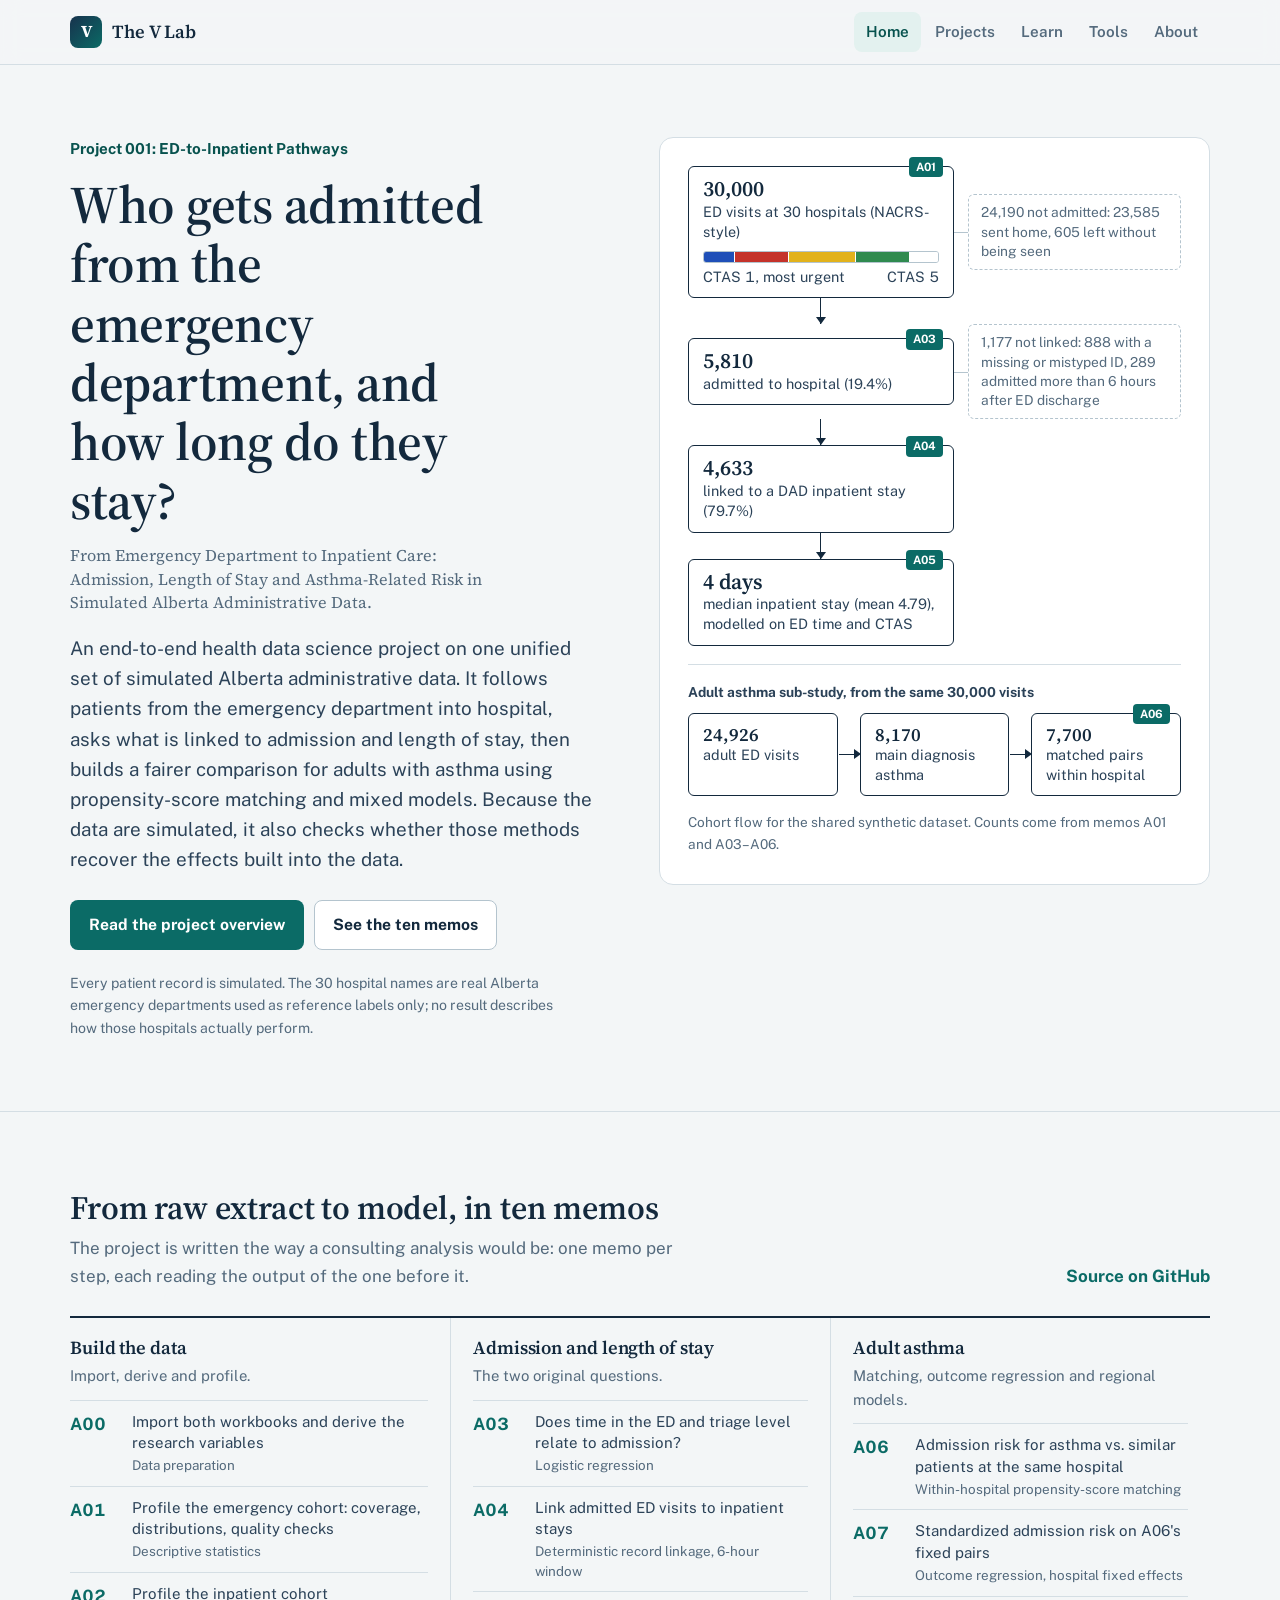
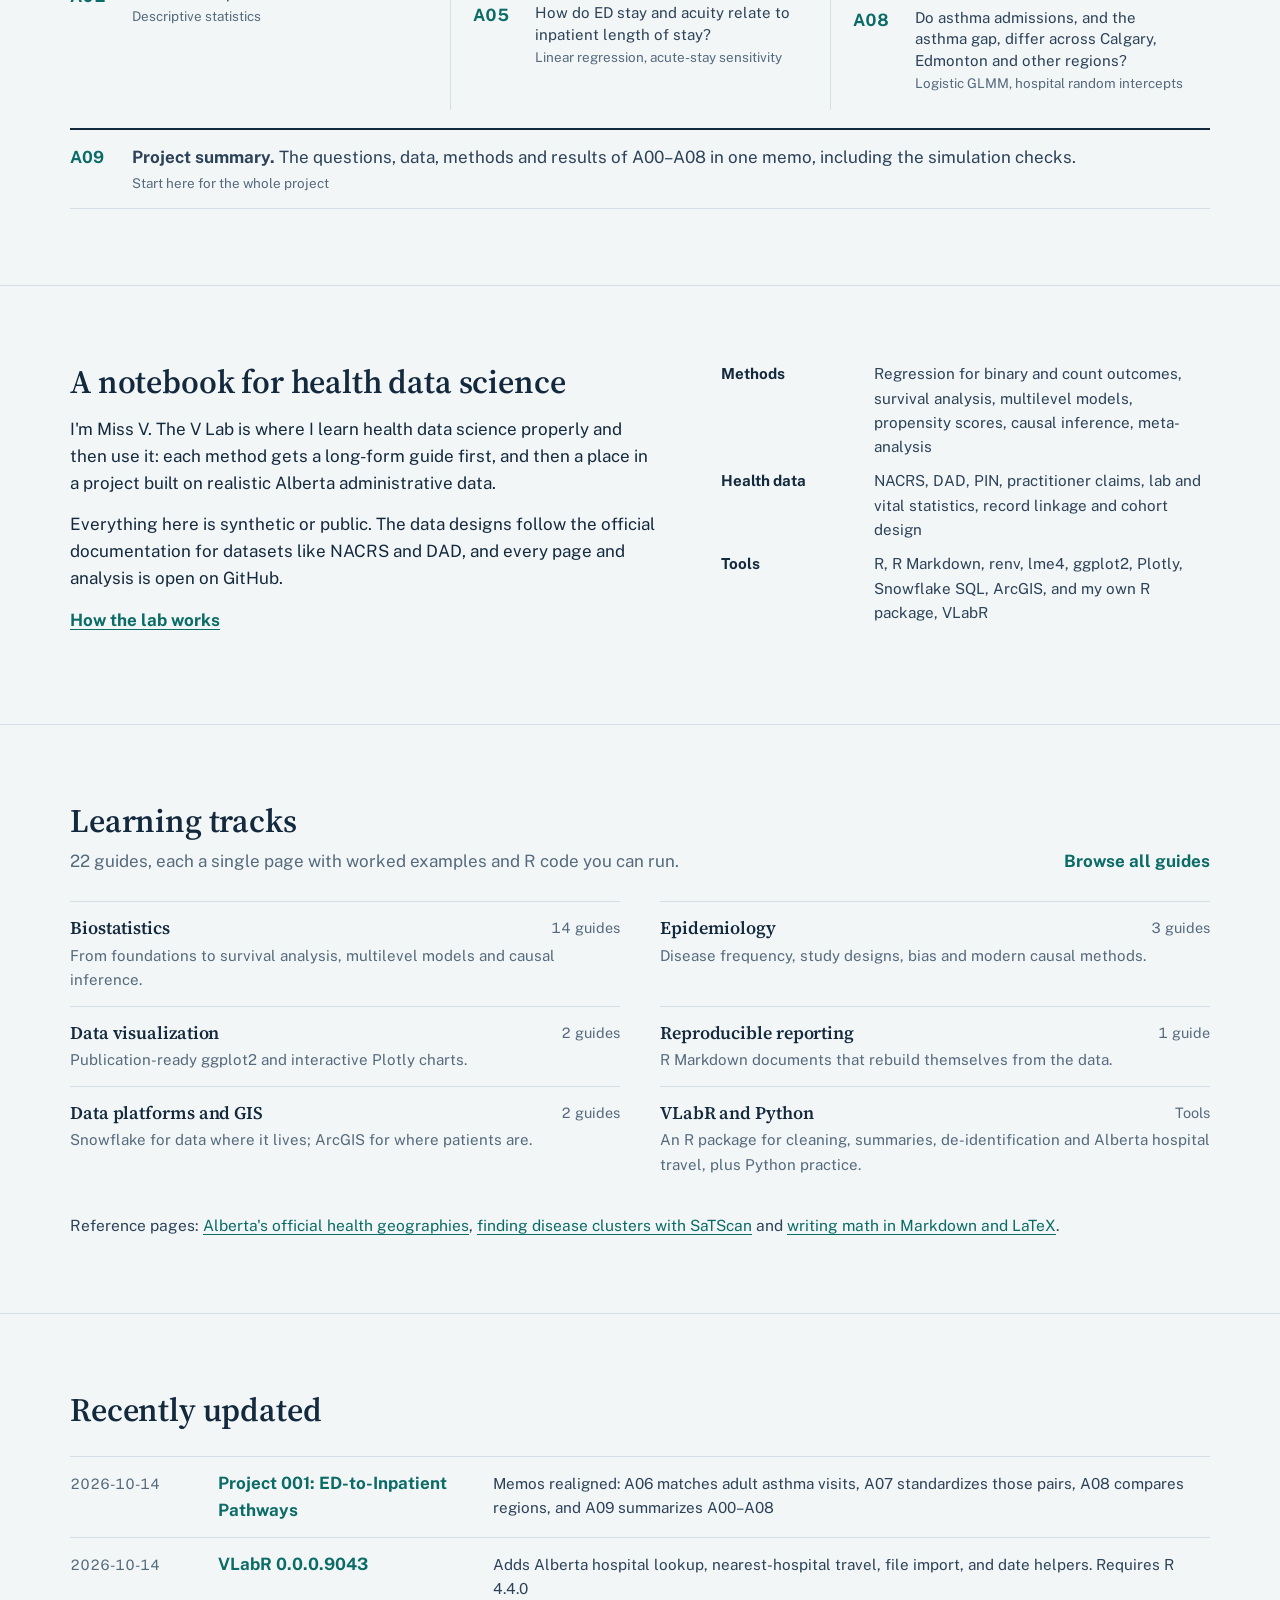
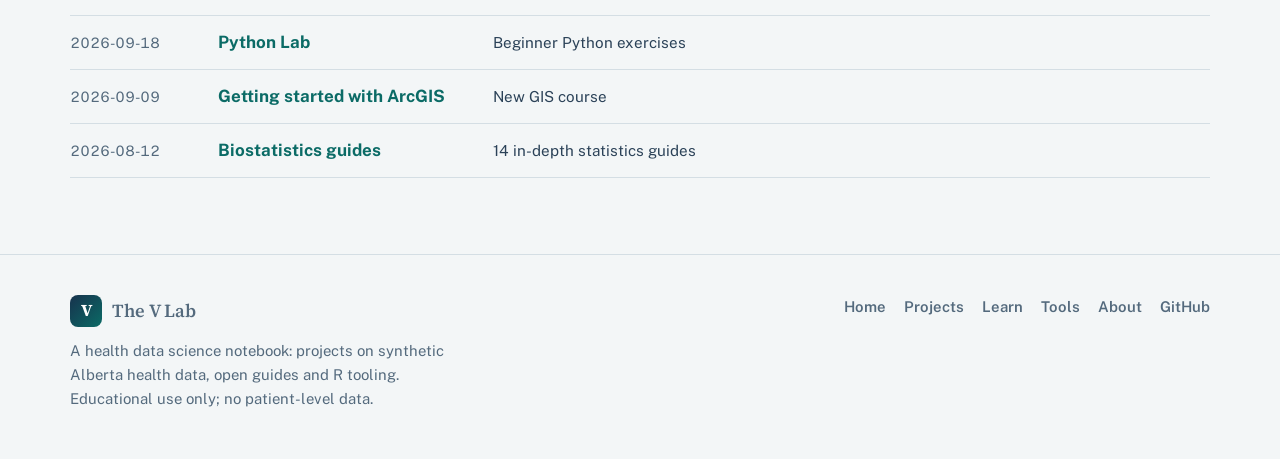
==== index.html @ 7ca2dcc4 "Bring Project 001 findings on the site in line with the A09 summary - Home: A09 gets its own row as " ====
<!doctype html>
<html lang="en">
<head>
<meta charset="utf-8">
<meta name="viewport" content="width=device-width, initial-scale=1">
<title>The V Lab</title>
<meta name="description" content="The V Lab: a health data science notebook. Featured: Project 001, ED-to-Inpatient Pathways, a study of admission, length of stay and asthma-related risk in simulated Alberta administrative data, plus open guides to biostatistics, epidemiology and R.">
<link rel="canonical" href="https://vthelab.com/">
<meta property="og:type" content="website">
<meta property="og:title" content="The V Lab">
<meta property="og:description" content="The V Lab: a health data science notebook. Featured: Project 001, ED-to-Inpatient Pathways, a study of admission, length of stay and asthma-related risk in simulated Alberta administrative data, plus open guides to biostatistics, epidemiology and R.">
<meta property="og:url" content="https://vthelab.com/">
<meta property="og:image" content="https://vthelab.com/assets/og.png">
<meta property="og:site_name" content="The V Lab">
<meta property="og:image:width" content="1200">
<meta property="og:image:height" content="630">
<meta property="og:image:alt" content="The V Lab">
<meta name="twitter:card" content="summary_large_image">
<meta name="twitter:title" content="The V Lab">
<meta name="twitter:description" content="The V Lab: a health data science notebook. Featured: Project 001, ED-to-Inpatient Pathways, a study of admission, length of stay and asthma-related risk in simulated Alberta administrative data, plus open guides to biostatistics, epidemiology and R.">
<meta name="twitter:image" content="https://vthelab.com/assets/og.png">
<meta name="theme-color" content="#13293d">
<link rel="icon" href="assets/favicon.svg" type="image/svg+xml">
<link rel="preconnect" href="https://fonts.googleapis.com">
<link rel="preconnect" href="https://fonts.gstatic.com" crossorigin>
<link rel="stylesheet" href="https://fonts.googleapis.com/css2?family=Public+Sans:wght@400;600;700&family=Source+Serif+4:opsz,wght@8..60,600;8..60,700&display=swap">
<link rel="stylesheet" href="assets/styles.css">
</head>
<body>
<a class="skip" href="#main">Skip to content</a>
<header class="site-header">
  <div class="wrap">
    <a class="vlab-brand" href="index.html" aria-label="The V Lab home">
      <span class="vlab-mark" aria-hidden="true">V</span>
      <span class="vlab-name">The V Lab</span>
    </a>
    <nav class="nav" aria-label="Main"><a href="index.html" aria-current="page">Home</a><a href="projects.html">Projects</a><a href="learn.html">Learn</a><a href="tools.html">Tools</a><a href="about.html">About</a></nav>
  </div>
</header>
<main id="main">

<div class="lead">
  <div class="wrap">
    <div>
      <p class="lead-kicker"><a href="projects.html#project-001">Project 001: ED-to-Inpatient Pathways</a></p>
      <h1>Who gets admitted from the emergency department, and how long do they stay?</h1>
      <p class="lead-title">From Emergency Department to Inpatient Care: Admission, Length of Stay and Asthma-Related Risk in Simulated Alberta Administrative Data.</p>
      <p class="lede">An end-to-end health data science project on one unified set of simulated Alberta administrative data. It follows patients from the emergency department into hospital, asks what is linked to admission and length of stay, then builds a fairer comparison for adults with asthma using propensity-score matching and mixed models. Because the data are simulated, it also checks whether those methods recover the effects built into the data.</p>
      <div class="actions">
        <a class="btn btn-primary" href="projects.html#project-001">Read the project overview</a>
        <a class="btn btn-outline" href="#memos">See the ten memos</a>
      </div>
      <p class="fine">Every patient record is simulated. The 30 hospital names are real Alberta emergency departments used as reference labels only; no result describes how those hospitals actually perform.</p>
    </div>

    <figure class="flow" aria-labelledby="flow-cap">
      <div class="flow-row">
        <div class="step">
          <a class="memo" href="https://laboratoirev.github.io/Project001_HealthData/Project_001_Memo_A01.html">A01</a>
          <b>30,000</b>
          <span>ED visits at 30 hospitals (NACRS-style)</span>
          <div class="ctas" role="img" aria-label="Triage level: CTAS 1, 12.9%; CTAS 2, 23.0%; CTAS 3, 28.7%; CTAS 4, 22.9%; CTAS 5, 12.4%">
            <div class="ctas-bar"><i class="c1" style="width:12.9%"></i><i class="c2" style="width:23.0%"></i><i class="c3" style="width:28.7%"></i><i class="c4" style="width:22.9%"></i><i class="c5" style="width:12.4%"></i></div>
            <div class="ctas-key"><span>CTAS 1, most urgent</span><span>CTAS 5</span></div>
          </div>
        </div>
        <div class="excl">24,190 not admitted: 23,585 sent home, 605 left without being seen</div>
      </div>
      <div class="down arrow"></div>
      <div class="flow-row">
        <div class="step">
          <a class="memo" href="https://laboratoirev.github.io/Project001_HealthData/Project_001_Memo_A03.html">A03</a>
          <b>5,810</b>
          <span>admitted to hospital (19.4%)</span>
        </div>
        <div class="excl">1,177 not linked: 888 with a missing or mistyped ID, 289 admitted more than 6 hours after ED discharge</div>
      </div>
      <div class="down arrow"></div>
      <div class="flow-row">
        <div class="step">
          <a class="memo" href="https://laboratoirev.github.io/Project001_HealthData/Project_001_Memo_A04.html">A04</a>
          <b>4,633</b>
          <span>linked to a DAD inpatient stay (79.7%)</span>
        </div>
      </div>
      <div class="down arrow"></div>
      <div class="flow-row">
        <div class="step">
          <a class="memo" href="https://laboratoirev.github.io/Project001_HealthData/Project_001_Memo_A05.html">A05</a>
          <b>4 days</b>
          <span>median inpatient stay (mean 4.79), modelled on ED time and CTAS</span>
        </div>
      </div>

      <div class="branch">
        <p class="branch-title">Adult asthma sub-study, from the same 30,000 visits</p>
        <div class="chain">
          <div class="step"><b>24,926</b><span>adult ED visits</span></div>
          <div class="step"><b>8,170</b><span>main diagnosis asthma</span></div>
          <div class="step"><a class="memo" href="https://laboratoirev.github.io/Project001_HealthData/Project_001_Memo_A06.html">A06</a><b>7,700</b><span>matched pairs within hospital</span></div>
        </div>
      </div>
      <figcaption id="flow-cap">Cohort flow for the shared synthetic dataset. Counts come from memos A01 and A03–A06.</figcaption>
    </figure>
  </div>
</div>

<section id="memos">
  <div class="wrap">
    <div class="section-head">
      <div>
        <h2>From raw extract to model, in ten memos</h2>
        <p>The project is written the way a consulting analysis would be: one memo per step, each reading the output of the one before it.</p>
      </div>
      <a class="more" href="https://github.com/LaboratoireV/Project001_HealthData">Source on GitHub</a>
    </div>
    <div class="phases">
      <div class="phase">
        <h3>Build the data</h3>
        <p>Import, derive and profile.</p>
        <ol class="memos">
          <li><a class="id" href="https://laboratoirev.github.io/Project001_HealthData/Project_001_Memo_A00.html">A00</a><span>Import both workbooks and derive the research variables<em>Data preparation</em></span></li>
          <li><a class="id" href="https://laboratoirev.github.io/Project001_HealthData/Project_001_Memo_A01.html">A01</a><span>Profile the emergency cohort: coverage, distributions, quality checks<em>Descriptive statistics</em></span></li>
          <li><a class="id" href="https://laboratoirev.github.io/Project001_HealthData/Project_001_Memo_A02.html">A02</a><span>Profile the inpatient cohort<em>Descriptive statistics</em></span></li>
        </ol>
      </div>
      <div class="phase">
        <h3>Admission and length of stay</h3>
        <p>The two original questions.</p>
        <ol class="memos">
          <li><a class="id" href="https://laboratoirev.github.io/Project001_HealthData/Project_001_Memo_A03.html">A03</a><span>Does time in the ED and triage level relate to admission?<em>Logistic regression</em></span></li>
          <li><a class="id" href="https://laboratoirev.github.io/Project001_HealthData/Project_001_Memo_A04.html">A04</a><span>Link admitted ED visits to inpatient stays<em>Deterministic record linkage, 6-hour window</em></span></li>
          <li><a class="id" href="https://laboratoirev.github.io/Project001_HealthData/Project_001_Memo_A05.html">A05</a><span>How do ED stay and acuity relate to inpatient length of stay?<em>Linear regression, acute-stay sensitivity</em></span></li>
        </ol>
      </div>
      <div class="phase">
        <h3>Adult asthma</h3>
        <p>Matching, outcome regression and regional models.</p>
        <ol class="memos">
          <li><a class="id" href="https://laboratoirev.github.io/Project001_HealthData/Project_001_Memo_A06.html">A06</a><span>Admission risk for asthma vs. similar patients at the same hospital<em>Within-hospital propensity-score matching</em></span></li>
          <li><a class="id" href="https://laboratoirev.github.io/Project001_HealthData/Project_001_Memo_A07.html">A07</a><span>Standardized admission risk on A06's fixed pairs<em>Outcome regression, hospital fixed effects</em></span></li>
          <li><a class="id" href="https://laboratoirev.github.io/Project001_HealthData/Project_001_Memo_A08.html">A08</a><span>Do asthma admissions, and the asthma gap, differ across Calgary, Edmonton and other regions?<em>Logistic GLMM, hospital random intercepts</em></span></li>
        </ol>
      </div>
    </div>
    <div class="memo-summary"><a class="id" href="https://laboratoirev.github.io/Project001_HealthData/Project_001_Memo_A09.html">A09</a><span><b>Project summary.</b> The questions, data, methods and results of A00–A08 in one memo, including the simulation checks.<em>Start here for the whole project</em></span></div>
  </div>
</section>

<section>
  <div class="wrap me">
    <div>
      <h2>A notebook for health data science</h2>
      <p>I'm Miss V. The V Lab is where I learn health data science properly and then use it: each method gets a long-form guide first, and then a place in a project built on realistic Alberta administrative data.</p>
      <p>Everything here is synthetic or public. The data designs follow the official documentation for datasets like NACRS and DAD, and every page and analysis is open on GitHub.</p>
      <p><a href="about.html"><b>How the lab works</b></a></p>
    </div>
    <dl class="kit">
      <dt>Methods</dt><dd>Regression for binary and count outcomes, survival analysis, multilevel models, propensity scores, causal inference, meta-analysis</dd>
      <dt>Health data</dt><dd>NACRS, DAD, PIN, practitioner claims, lab and vital statistics, record linkage and cohort design</dd>
      <dt>Tools</dt><dd>R, R Markdown, renv, lme4, ggplot2, Plotly, Snowflake SQL, ArcGIS, and my own R package, VLabR</dd>
    </dl>
  </div>
</section>

<section>
  <div class="wrap">
    <div class="section-head">
      <div>
        <h2>Learning tracks</h2>
        <p>22 guides, each a single page with worked examples and R code you can run.</p>
      </div>
      <a class="more" href="learn.html">Browse all guides</a>
    </div>
    <ul class="tracks">
      <li><a href="learn.html#biostatistics"><h3>Biostatistics</h3><span class="n">14 guides</span><p>From foundations to survival analysis, multilevel models and causal inference.</p></a></li>
      <li><a href="learn.html#epidemiology"><h3>Epidemiology</h3><span class="n">3 guides</span><p>Disease frequency, study designs, bias and modern causal methods.</p></a></li>
      <li><a href="learn.html#visualization"><h3>Data visualization</h3><span class="n">2 guides</span><p>Publication-ready ggplot2 and interactive Plotly charts.</p></a></li>
      <li><a href="learn.html#reporting"><h3>Reproducible reporting</h3><span class="n">1 guide</span><p>R Markdown documents that rebuild themselves from the data.</p></a></li>
      <li><a href="learn.html#platforms"><h3>Data platforms and GIS</h3><span class="n">2 guides</span><p>Snowflake for data where it lives; ArcGIS for where patients are.</p></a></li>
      <li><a href="tools.html"><h3>VLabR and Python</h3><span class="n">Tools</span><p>An R package for cleaning, summaries, de-identification and Alberta hospital travel, plus Python practice.</p></a></li>
    </ul>
    <p class="refs-line">Reference pages: <a href="geography.html">Alberta's official health geographies</a>, <a href="satscan.html">finding disease clusters with SaTScan</a> and <a href="math.html">writing math in Markdown and LaTeX</a>.</p>
  </div>
</section>

<section>
  <div class="wrap">
    <div class="section-head"><div><h2>Recently updated</h2></div></div>
    <ul class="activity"><li><a href="https://laboratoirev.github.io/Project001_HealthData/">Project 001: ED-to-Inpatient Pathways</a><span class="what">Memos realigned: A06 matches adult asthma visits, A07 standardizes those pairs, A08 compares regions, and A09 summarizes A00–A08</span><time datetime="2026-10-14">2026-10-14</time></li><li><a href="https://github.com/LaboratoireV/VLabR">VLabR 0.0.0.9043</a><span class="what">Adds Alberta hospital lookup, nearest-hospital travel, file import, and date helpers. Requires R 4.4.0</span><time datetime="2026-10-14">2026-10-14</time></li><li><a href="https://github.com/LaboratoireV/Python_Lab">Python Lab</a><span class="what">Beginner Python exercises</span><time datetime="2026-09-18">2026-09-18</time></li><li><a href="https://github.com/LaboratoireV/ArcGIS_Study">Getting started with ArcGIS</a><span class="what">New GIS course</span><time datetime="2026-09-09">2026-09-09</time></li><li><a href="https://laboratoirev.github.io/Statistics_Study/">Biostatistics guides</a><span class="what">14 in-depth statistics guides</span><time datetime="2026-08-12">2026-08-12</time></li></ul>
  </div>
</section>

</main>
<footer class="site-footer">
  <div class="wrap">
    <div>
      <a class="vlab-brand" href="index.html" aria-label="The V Lab home"><span class="vlab-mark" aria-hidden="true">V</span><span class="vlab-name">The V Lab</span></a>
      <p style="margin:12px 0 0;max-width:46ch">A health data science notebook: projects on synthetic Alberta health data, open guides and R tooling. Educational use only; no patient-level data.</p>
    </div>
    <nav aria-label="Footer"><a href="index.html" aria-current="page">Home</a><a href="projects.html">Projects</a><a href="learn.html">Learn</a><a href="tools.html">Tools</a><a href="about.html">About</a><a href="https://github.com/LaboratoireV">GitHub</a></nav>
  </div>
</footer>
</body>
</html>
---- assets/styles.css ----
/* The V Lab — site styles.
   A health data science notebook: journal-style serif headings, civic sans body,
   navy + teal identity shared with the course pages. CTAS triage colours appear
   only inside data graphics. */

:root {
  --ink: #13293d;
  --ink-soft: #2b4258;
  --muted: #546a7d;
  --teal: #0b6b66;
  --teal-dark: #07524e;
  --teal-pale: #e3f1ef;
  --paper: #f3f6f7;
  --surface: #ffffff;
  --line: #d4dee4;
  --line-strong: #b4c4ce;
  --amber-pale: #fbf1dc;
  --focus: #c2410c;

  /* Canadian Triage and Acuity Scale colours (CTAS 1–5) */
  --ctas-1: #1f4fb8;
  --ctas-2: #c4322a;
  --ctas-3: #e2b21c;
  --ctas-4: #2f8a4f;
  --ctas-5: #ffffff;

  --serif: "Source Serif 4", "Source Serif Pro", Georgia, "Times New Roman", serif;
  --sans: "Public Sans", system-ui, -apple-system, "Segoe UI", Roboto, Arial, sans-serif;
  --mono: ui-monospace, "SF Mono", Menlo, Consolas, monospace;
  --radius: 10px;
  color-scheme: light;
}

@media (prefers-color-scheme: dark) {
  :root {
    --ink: #e4edf3;
    --ink-soft: #c3d3de;
    --muted: #9db1c0;
    --teal: #5cc4ba;
    --teal-dark: #8ad9d0;
    --teal-pale: #123533;
    --paper: #0e1922;
    --surface: #15232e;
    --line: #283a48;
    --line-strong: #3a5163;
    --amber-pale: #30270f;
    --ctas-5: #e9eef2;
    color-scheme: dark;
  }
}

* { box-sizing: border-box; }
html { scroll-behavior: smooth; }
body {
  margin: 0;
  font-family: var(--sans);
  font-size: 17px;
  line-height: 1.6;
  color: var(--ink);
  background: var(--paper);
  -webkit-font-smoothing: antialiased;
  font-variant-numeric: lining-nums;
}

h1, h2, h3 { font-family: var(--serif); font-weight: 600; color: var(--ink); letter-spacing: -0.005em; }
h1 { line-height: 1.12; }
h2 { line-height: 1.2; }
h3 { line-height: 1.3; }

a { color: var(--teal); text-underline-offset: 3px; text-decoration-thickness: 1px; }
a:hover { color: var(--teal-dark); }
:focus-visible { outline: 3px solid var(--focus); outline-offset: 3px; border-radius: 4px; }

.wrap { width: min(1140px, 100% - 32px); margin-inline: auto; }

.skip { position: absolute; left: -999px; top: 8px; background: var(--surface); padding: 8px 14px; border-radius: 8px; z-index: 10; }
.skip:focus { left: 16px; }

/* ---------- Header ---------- */
.site-header {
  position: sticky; top: 0; z-index: 5;
  background: color-mix(in srgb, var(--paper) 90%, transparent);
  backdrop-filter: saturate(140%) blur(10px);
  border-bottom: 1px solid var(--line);
}
.site-header .wrap { display: flex; align-items: center; justify-content: space-between; gap: 16px; min-height: 64px; flex-wrap: wrap; }

.vlab-brand { display: inline-flex; align-items: center; gap: 0.6rem; color: var(--ink); text-decoration: none; line-height: 1; }
.vlab-brand:hover { color: var(--teal-dark); }
.vlab-mark {
  display: inline-flex; align-items: center; justify-content: center;
  width: 2rem; height: 2rem; border-radius: 8px;
  color: #fff; background: linear-gradient(135deg, #17324d, #0b6b66);
  font-family: var(--serif); font-weight: 700; font-size: 1.05rem;
}
.vlab-name { font-family: var(--serif); font-weight: 600; font-size: 1.15rem; }

.nav { display: flex; gap: 2px; flex-wrap: wrap; }
.nav a { color: var(--muted); text-decoration: none; font-weight: 600; font-size: 0.95rem; padding: 8px 12px; border-radius: 8px; }
.nav a:hover { color: var(--ink); background: color-mix(in srgb, var(--teal) 8%, transparent); }
.nav a[aria-current="page"] { color: var(--teal-dark); background: var(--teal-pale); }

/* ---------- Buttons ---------- */
.btn {
  display: inline-flex; align-items: center; gap: 8px;
  padding: 11px 18px; border-radius: 8px; font-weight: 700; font-size: 0.98rem; text-decoration: none;
  border: 1px solid transparent;
}
.btn-primary { background: #0b6b66; color: #fff; }
.btn-primary:hover { background: #07524e; color: #fff; }
.btn-outline { border-color: var(--line-strong); color: var(--ink); background: var(--surface); }
.btn-outline:hover { border-color: var(--teal); color: var(--teal-dark); }
.actions { display: flex; gap: 10px; flex-wrap: wrap; margin-top: 26px; }
.hero-actions { display: flex; gap: 10px; flex-wrap: wrap; margin-top: 26px; }

/* ---------- Home: Project 001 lead ---------- */
.lead { padding: clamp(36px, 6vw, 72px) 0 clamp(40px, 6vw, 72px); border-bottom: 1px solid var(--line); }
.lead .wrap { display: grid; grid-template-columns: minmax(0, 1fr) minmax(0, 1.05fr); gap: clamp(28px, 5vw, 64px); align-items: start; }
.lead-kicker { margin: 0 0 14px; font-weight: 700; color: var(--teal-dark); font-size: 0.95rem; }
.lead-kicker a { color: inherit; text-decoration: none; }
.lead h1 { font-size: clamp(2.1rem, 4.4vw, 3.3rem); margin: 0 0 18px; max-width: 17ch; }
.lead .lede { font-size: clamp(1.05rem, 1.8vw, 1.18rem); color: var(--ink-soft); margin: 0; max-width: 54ch; }
.lead .fine { margin: 22px 0 0; font-size: 0.88rem; color: var(--muted); max-width: 54ch; }

/* CONSORT-style cohort flow */
.flow { margin: 0; background: var(--surface); border: 1px solid var(--line); border-radius: 14px; padding: clamp(18px, 3vw, 28px); }
.flow figcaption { font-size: 0.85rem; color: var(--muted); margin-top: 16px; }
.flow-row { display: grid; grid-template-columns: minmax(0, 1.25fr) minmax(0, 1fr); gap: 14px; align-items: center; }
.flow-row + .flow-row { margin-top: 0; }
.step {
  position: relative; border: 1.5px solid var(--ink); border-radius: 6px; padding: 10px 14px; background: var(--surface);
}
.step b { display: block; font-family: var(--serif); font-size: 1.35rem; font-weight: 600; line-height: 1.15; font-variant-numeric: tabular-nums; }
.step span { display: block; font-size: 0.9rem; color: var(--ink-soft); line-height: 1.4; }
.step .memo { position: absolute; top: -10px; right: 10px; background: var(--teal); color: #fff; font-size: 0.72rem; font-weight: 700; padding: 1px 7px; border-radius: 4px; text-decoration: none; }
.step .memo:hover { background: var(--teal-dark); color: #fff; }
.excl { border: 1px dashed var(--line-strong); border-radius: 6px; padding: 8px 12px; font-size: 0.86rem; color: var(--muted); line-height: 1.4; position: relative; }
.excl::before { content: ""; position: absolute; left: -15px; top: 50%; width: 14px; border-top: 1.5px solid var(--line-strong); }
.down { width: calc((100% - 14px) * 1.25 / 2.25); display: flex; justify-content: center; height: 26px; }
.down::before { content: ""; width: 0; border-left: 1.5px solid var(--ink); height: 100%; }
.down.arrow { position: relative; }
.down.arrow::after { content: ""; position: absolute; bottom: 0; left: calc(50% - 5px); border: 5px solid transparent; border-top: 7px solid var(--ink); border-bottom: 0; }
.branch { margin-top: 18px; padding-top: 16px; border-top: 1px solid var(--line); }
.branch-title { font-size: 0.86rem; font-weight: 700; color: var(--ink-soft); margin: 0 0 10px; }
.chain { display: grid; grid-template-columns: repeat(3, minmax(0, 1fr)); gap: 22px; }
.chain .step b { font-size: 1.15rem; }
.chain .step + .step::before { content: ""; position: absolute; left: -22px; top: 50%; width: 20px; border-top: 1.5px solid var(--ink); }
.chain .step + .step::after { content: ""; position: absolute; left: -7px; top: calc(50% - 5px); border: 5px solid transparent; border-left: 7px solid var(--ink); border-right: 0; }

.ctas { margin-top: 9px; }
.ctas-bar { display: flex; height: 12px; border-radius: 3px; overflow: hidden; border: 1px solid var(--line-strong); }
.ctas-bar i { display: block; height: 100%; }
.ctas-bar i + i { border-left: 1px solid var(--surface); }
.c1 { background: var(--ctas-1); } .c2 { background: var(--ctas-2); } .c3 { background: var(--ctas-3); } .c4 { background: var(--ctas-4); } .c5 { background: var(--ctas-5); }
.ctas-key { display: flex; justify-content: space-between; font-size: 0.75rem; color: var(--muted); margin-top: 4px; font-variant-numeric: tabular-nums; }

/* ---------- Sections ---------- */
main section { padding: clamp(44px, 7vw, 76px) 0; }
main section + section { border-top: 1px solid var(--line); }
.section-head { display: flex; justify-content: space-between; align-items: end; gap: 16px; flex-wrap: wrap; margin-bottom: 26px; }
.section-head h2 { font-size: clamp(1.55rem, 3vw, 2.05rem); margin: 0; }
.section-head p { margin: 8px 0 0; color: var(--muted); max-width: 62ch; }
.more { font-weight: 700; text-decoration: none; white-space: nowrap; }

/* Memo sequence */
.phases { display: grid; grid-template-columns: repeat(3, minmax(0, 1fr)); gap: 0; border-top: 2px solid var(--ink); }
.phase { padding: 18px 22px 6px 0; }
.phase + .phase { padding-left: 22px; border-left: 1px solid var(--line); }
.phase h3 { font-size: 1.15rem; margin: 0 0 4px; }
.phase > p { margin: 0 0 12px; color: var(--muted); font-size: 0.93rem; }
.memos { list-style: none; margin: 0; padding: 0; }
.memos li { display: grid; grid-template-columns: 3.2em 1fr; gap: 8px; padding: 10px 0; border-top: 1px solid var(--line); }
.memos a.id { font-weight: 700; text-decoration: none; font-variant-numeric: tabular-nums; }
.memos a.id:hover { text-decoration: underline; }
.memos span { font-size: 0.94rem; color: var(--ink-soft); line-height: 1.45; }
.memos em { display: block; font-style: normal; font-size: 0.84rem; color: var(--muted); margin-top: 2px; }

/* About-me band */
.me { display: grid; grid-template-columns: minmax(0, 1.2fr) minmax(0, 1fr); gap: clamp(28px, 5vw, 64px); align-items: start; }
.me h2 { font-size: clamp(1.55rem, 3vw, 2.05rem); margin: 0 0 14px; }
.me p { margin: 0 0 14px; max-width: 60ch; }
.kit { margin: 0; display: grid; grid-template-columns: 9em 1fr; gap: 10px 16px; font-size: 0.95rem; }
.kit dt { font-weight: 700; color: var(--ink); }
.kit dd { margin: 0; color: var(--ink-soft); }

/* Track list */
.tracks { list-style: none; margin: 0; padding: 0; display: grid; grid-template-columns: repeat(2, minmax(0, 1fr)); column-gap: 40px; }
.tracks li { border-top: 1px solid var(--line); }
.tracks a { display: grid; grid-template-columns: 1fr auto; gap: 4px 16px; padding: 14px 0; text-decoration: none; color: inherit; }
.tracks a:hover h3 { color: var(--teal-dark); text-decoration: underline; text-underline-offset: 3px; }
.tracks h3 { font-size: 1.12rem; margin: 0; }
.tracks .n { color: var(--muted); font-size: 0.9rem; font-variant-numeric: tabular-nums; white-space: nowrap; }
.tracks p { grid-column: 1 / -1; margin: 0; color: var(--muted); font-size: 0.94rem; }

/* ---------- Generic blocks used across pages ---------- */
.hero { padding: clamp(36px, 6vw, 64px) 0 clamp(28px, 4vw, 44px); border-bottom: 1px solid var(--line); }
.hero.compact { padding: clamp(36px, 6vw, 60px) 0 clamp(28px, 4vw, 40px); }
.eyebrow { display: block; font-size: 0.95rem; font-weight: 700; color: var(--teal-dark); margin-bottom: 10px; }
.hero h1 { font-size: clamp(2rem, 4.2vw, 2.9rem); margin: 0 0 14px; }
.hero p.lede { font-size: clamp(1.05rem, 1.8vw, 1.18rem); color: var(--ink-soft); max-width: 62ch; margin: 0; }

.grid { display: grid; gap: 18px; }
.grid-3 { grid-template-columns: repeat(3, minmax(0, 1fr)); }
.grid-2 { grid-template-columns: repeat(2, minmax(0, 1fr)); }

.card { background: var(--surface); border: 1px solid var(--line); border-radius: var(--radius); padding: 20px 22px; display: flex; flex-direction: column; gap: 10px; }
.card h3 { margin: 0; font-size: 1.15rem; }
.card p { margin: 0; color: var(--muted); font-size: 0.96rem; }
.card .links { margin-top: auto; display: flex; gap: 14px; flex-wrap: wrap; padding-top: 6px; font-weight: 700; font-size: 0.93rem; }
.card .links a { text-decoration: none; }
.card .links a:hover { text-decoration: underline; }
a.card-link { text-decoration: none; color: inherit; }
a.card-link:hover { border-color: var(--teal); }
a.card-link:hover h3 { color: var(--teal-dark); }
a.card-link .go { color: var(--teal); font-weight: 700; font-size: 0.93rem; margin-top: auto; padding-top: 6px; }

.icon { width: 40px; height: 40px; border-radius: 8px; display: grid; place-items: center; background: var(--teal-pale); color: var(--teal); }
.icon svg { width: 22px; height: 22px; }

.tag { display: inline-block; font-size: 0.78rem; font-weight: 700; padding: 2px 8px; border-radius: 4px; background: color-mix(in srgb, var(--ink) 7%, transparent); color: var(--ink-soft); }
.tag.amber { background: var(--amber-pale); color: #8a5a00; }
.tag.teal { background: var(--teal-pale); color: var(--teal-dark); }
.tags { display: flex; gap: 6px; flex-wrap: wrap; align-items: center; }
.count { color: var(--muted); font-weight: 600; font-size: 0.95rem; }

.feature { display: grid; grid-template-columns: 1.1fr 1fr; gap: 32px; align-items: center; background: var(--surface); border: 1px solid var(--line); border-radius: 14px; padding: clamp(22px, 4vw, 38px); }
.feature h3 { font-size: clamp(1.4rem, 2.6vw, 1.8rem); margin: 8px 0 12px; }
.feature p { color: var(--ink-soft); }
.feature img { width: 100%; height: auto; border-radius: 8px; border: 1px solid var(--line); display: block; }
.checklist { list-style: none; padding: 0; margin: 16px 0 0; display: grid; gap: 8px; }
.checklist li { padding-left: 26px; position: relative; }
.checklist li::before { content: ""; position: absolute; left: 4px; top: 0.62em; width: 8px; height: 8px; border-radius: 2px; background: var(--teal); }

/* Activity list */
.activity { list-style: none; padding: 0; margin: 0; border-top: 1px solid var(--line); }
.activity li { display: grid; grid-template-columns: 7.5em minmax(10em, 15em) 1fr; gap: 6px 20px; padding: 13px 0; border-bottom: 1px solid var(--line); align-items: baseline; }
.activity time { order: -1; color: var(--muted); font-size: 0.9rem; font-variant-numeric: tabular-nums; }
.activity a { font-weight: 700; text-decoration: none; }
.activity a:hover { text-decoration: underline; }
.activity .what { color: var(--ink-soft); font-size: 0.95rem; }

/* Learn catalog */
.toolbar { display: flex; gap: 12px; flex-wrap: wrap; align-items: center; margin-bottom: 28px; position: sticky; top: 65px; z-index: 2; background: var(--paper); padding: 12px 0; }
.search { flex: 1 1 260px; min-width: 0; font: inherit; font-size: 1rem; color: var(--ink); padding: 10px 14px; border: 1px solid var(--line-strong); border-radius: 8px; background: var(--surface); }
.chips { display: flex; gap: 8px; flex-wrap: wrap; }
.chip { font: inherit; font-size: 0.9rem; font-weight: 600; cursor: pointer; padding: 7px 13px; border-radius: 999px; border: 1px solid var(--line-strong); background: var(--surface); color: var(--ink-soft); }
.chip[aria-pressed="true"] { background: var(--teal); border-color: var(--teal); color: #fff; }
@media (prefers-color-scheme: dark) { .chip[aria-pressed="true"] { color: #0e1922; } }
.track { margin-bottom: 44px; }
.track-head { display: flex; align-items: baseline; gap: 12px; flex-wrap: wrap; margin-bottom: 6px; }
.track-head h2 { margin: 0; font-size: 1.5rem; }
.track > p { color: var(--muted); margin: 0 0 18px; max-width: 70ch; }
.course-num { font-size: 0.8rem; font-weight: 700; color: var(--muted); font-variant-numeric: tabular-nums; }
.empty { color: var(--muted); padding: 24px 0; }

/* Code */
pre { background: #0f1d2a; color: #e3edf5; border-radius: 8px; padding: 16px 18px; overflow-x: auto; font-family: var(--mono); font-size: 0.88rem; line-height: 1.55; margin: 0; }
code { font-family: var(--mono); font-size: 0.88em; }
p code, li code, td code { background: color-mix(in srgb, var(--ink) 7%, transparent); padding: 1px 5px; border-radius: 4px; }

/* Tables */
.fn-table { width: 100%; border-collapse: collapse; font-size: 0.95rem; }
.fn-table th, .fn-table td { text-align: left; padding: 10px 12px; border-bottom: 1px solid var(--line); vertical-align: top; }
.fn-table thead th { color: var(--muted); font-size: 0.85rem; font-weight: 700; }
.fn-table td:first-child { white-space: nowrap; }
.table-scroll { overflow-x: auto; border: 1px solid var(--line); border-radius: var(--radius); background: var(--surface); }

/* Prose */
.prose { max-width: 70ch; }
.prose h2 { margin-top: 0; }
.note { background: var(--amber-pale); border-radius: 8px; padding: 14px 18px; color: var(--ink); font-size: 0.95rem; }

/* ---------- Footer ---------- */
.site-footer { border-top: 1px solid var(--line); padding: 40px 0 48px; color: var(--muted); font-size: 0.93rem; }
.site-footer .wrap { display: flex; justify-content: space-between; gap: 24px; flex-wrap: wrap; }
.site-footer nav { display: flex; gap: 18px; flex-wrap: wrap; }
.site-footer a { color: var(--muted); text-decoration: none; font-weight: 600; }
.site-footer a:hover { color: var(--teal); }

/* ---------- Responsive ---------- */
@media (max-width: 960px) {
  .lead .wrap { grid-template-columns: 1fr; }
  .lead h1 { max-width: 22ch; }
  .phases { grid-template-columns: 1fr; }
  .phase, .phase + .phase { padding: 18px 0 6px; border-left: 0; }
  .phase + .phase { border-top: 1px solid var(--line-strong); }
  .me { grid-template-columns: 1fr; }
  .grid-3 { grid-template-columns: repeat(2, minmax(0, 1fr)); }
  .feature { grid-template-columns: 1fr; }
}
@media (max-width: 620px) {
  body { font-size: 16px; }
  .grid-3, .grid-2, .tracks { grid-template-columns: 1fr; }
  .site-header .wrap { padding: 10px 0; }
  .nav a { padding: 6px 9px; font-size: 0.9rem; }
  .toolbar { top: 0; position: static; }
  .fn-table td:first-child { white-space: normal; }
  .flow-row { grid-template-columns: 1fr; gap: 8px; }
  .down { width: 100%; }
  .excl::before { display: none; }
  .excl { margin-left: 18px; }
  .chain { grid-template-columns: 1fr; gap: 20px; }
  .chain .step + .step::before { left: 50%; top: -19px; width: 0; height: 17px; border-top: 0; border-left: 1.5px solid var(--ink); }
  .chain .step + .step::after { left: calc(50% - 4px); top: -6px; border: 5px solid transparent; border-top: 7px solid var(--ink); border-bottom: 0; }
  .activity li { grid-template-columns: 1fr; gap: 2px; }
  .kit { grid-template-columns: 1fr; gap: 2px; }
  .kit dd { margin-bottom: 10px; }
}
@media (prefers-reduced-motion: reduce) {
  * { transition: none !important; scroll-behavior: auto !important; }
}
@media (prefers-color-scheme: dark) {
  .step .memo, .step .memo:hover { color: #0e1922; }
  .btn-primary { background: #5cc4ba; color: #0e1922; }
  .btn-primary:hover { background: #8ad9d0; color: #0e1922; }
}

/* ---------- Projects: Project 001 write-up ---------- */
.p-block { margin-top: clamp(40px, 6vw, 64px); }
.p-block > h2 { font-size: clamp(1.4rem, 2.6vw, 1.8rem); margin: 0 0 18px; padding-top: 18px; border-top: 2px solid var(--ink); }
.p-note { color: var(--ink-soft); font-size: 0.97rem; max-width: 76ch; margin: 14px 0 0; }
.pathway { list-style: none; margin: 0 0 22px; padding: 0; display: grid; grid-template-columns: repeat(3, minmax(0, 1fr)); gap: 28px; }
.pathway li { position: relative; border: 1.5px solid var(--ink); border-radius: 6px; padding: 12px 16px; background: var(--surface); }
.pathway li + li::before { content: ""; position: absolute; left: -28px; top: 50%; width: 26px; border-top: 1.5px solid var(--ink); }
.pathway li + li::after { content: ""; position: absolute; left: -8px; top: calc(50% - 5px); border: 5px solid transparent; border-left: 7px solid var(--ink); border-right: 0; }
.pathway b { display: block; font-family: var(--serif); font-size: 1.15rem; font-weight: 600; }
.pathway span { font-size: 0.92rem; color: var(--ink-soft); }
.sources { margin: 0; display: grid; grid-template-columns: repeat(2, minmax(0, 1fr)); gap: 18px; }
.sources div { background: var(--surface); border: 1px solid var(--line); border-radius: var(--radius); padding: 16px 20px; }
.sources dt { font-family: var(--serif); font-weight: 600; font-size: 1.2rem; margin-bottom: 4px; }
.sources dd { margin: 0; color: var(--ink-soft); font-size: 0.96rem; }
.q-table td { white-space: normal !important; width: 33%; }
.q-table td:first-child { font-weight: 600; color: var(--ink); }
.two-col { display: grid; grid-template-columns: minmax(0, 1.25fr) minmax(0, 1fr); gap: clamp(24px, 4vw, 48px); align-items: start; }
.two-col .prose p:first-child { margin-top: 0; }
.result-table caption { caption-side: top; text-align: left; padding: 12px 12px 4px; font-weight: 700; font-size: 0.9rem; color: var(--muted); }
.result-table th { font-weight: 600; color: var(--ink-soft); font-size: 0.93rem; text-transform: none; letter-spacing: 0; }
.result-table td { text-align: right; font-family: var(--serif); font-size: 1.15rem; font-weight: 600; white-space: nowrap; font-variant-numeric: tabular-nums; }
.result-table td span { font-family: var(--sans); font-size: 0.8rem; font-weight: 400; color: var(--muted); }
@media (max-width: 960px) { .two-col { grid-template-columns: 1fr; } }
@media (max-width: 620px) {
  .pathway { grid-template-columns: 1fr; gap: 22px; }
  .pathway li + li::before { left: 50%; top: -21px; width: 0; height: 19px; border-top: 0; border-left: 1.5px solid var(--ink); }
  .pathway li + li::after { left: calc(50% - 4px); top: -7px; border: 5px solid transparent; border-top: 7px solid var(--ink); border-bottom: 0; }
  .sources { grid-template-columns: 1fr; }
  .q-table, .q-table tbody, .q-table tr, .q-table td { display: block; width: auto; }
  .q-table thead { display: none; }
  .q-table tr { border-bottom: 1px solid var(--line); padding: 6px 0; }
  .q-table td { border: 0; padding: 4px 12px; }
}

.lead-title { font-family: var(--serif); font-size: 1.02rem; line-height: 1.45; color: var(--muted); margin: -4px 0 18px; max-width: 52ch; }

/* ---------- Math page ---------- */
.toc { display: flex; flex-wrap: wrap; gap: 6px 18px; margin-top: 22px; font-size: 0.95rem; font-weight: 600; }
.toc a { text-decoration: none; }
.toc a:hover { text-decoration: underline; }
.where-table td:nth-child(2), .where-table td:nth-child(3) { white-space: nowrap; }
.where-table td code { background: none; padding: 0; }
.ex-group { margin-top: 26px; }
.ex-group > h3 { font-size: 1.1rem; margin: 0 0 10px; }
.ex { display: grid; grid-template-columns: minmax(0, 1fr) minmax(0, 1fr); border: 1px solid var(--line); border-radius: var(--radius); background: var(--surface); overflow: hidden; }
.ex + .ex { margin-top: 10px; }
.ex-src { position: relative; border-right: 1px solid var(--line); }
.ex-src pre, .code-wrap pre { border-radius: 0; height: 100%; padding-right: 72px; white-space: pre-wrap; word-break: break-word; }
.ex-out { padding: 14px 18px; display: flex; flex-direction: column; justify-content: center; min-width: 0; }
.ex-out .tex { overflow-x: auto; overflow-y: hidden; font-family: var(--mono); font-size: 0.85rem; color: var(--muted); }
.ex-out .tex.rendered { font-family: inherit; color: var(--ink); font-size: 1rem; }
.ex-out .katex-display { margin: 0.3em 0; }
.ex-note { margin: 8px 0 0; font-size: 0.88rem; color: var(--muted); }
.copy { position: absolute; top: 8px; right: 8px; font: inherit; font-size: 0.78rem; font-weight: 700; padding: 3px 9px; border-radius: 5px; border: 1px solid rgba(255,255,255,0.25); background: rgba(255,255,255,0.08); color: #e3edf5; cursor: pointer; }
.copy:hover { background: rgba(255,255,255,0.18); }
.code-wrap { position: relative; display: flex; flex-direction: column; }
.code-wrap pre { border-radius: 8px; flex: 1; }
.code-cap { margin: 0 0 6px; font-size: 0.88rem; font-weight: 700; color: var(--ink-soft); }
.code-wrap .copy { top: 34px; }
.pitfalls { list-style: none; margin: 0; padding: 0; display: grid; grid-template-columns: repeat(2, minmax(0, 1fr)); gap: 0 40px; }
.pitfalls li { border-top: 1px solid var(--line); padding: 16px 0; }
.pitfalls h3 { font-size: 1.08rem; margin: 0 0 6px; }
.pitfalls p { margin: 0; color: var(--ink-soft); font-size: 0.96rem; }
.pitfalls .fix { margin-top: 10px; font-size: 0.85rem; padding: 10px 14px; }
.playground { display: grid; grid-template-columns: minmax(0, 1fr) minmax(0, 1fr); gap: 20px; }
.playground label, .pg-label { display: block; font-weight: 700; font-size: 0.9rem; margin: 0 0 6px; color: var(--ink-soft); }
.playground textarea { width: 100%; font-family: var(--mono); font-size: 0.92rem; padding: 12px 14px; border: 1px solid var(--line-strong); border-radius: 8px; background: var(--surface); color: var(--ink); resize: vertical; }
.inline-toggle { display: inline-flex !important; align-items: center; gap: 8px; margin-top: 10px !important; font-weight: 600 !important; }
.pg-out { min-height: 150px; border: 1px solid var(--line); border-radius: 8px; background: var(--surface); padding: 16px; overflow-x: auto; display: flex; align-items: center; justify-content: center; }
.pg-err { min-height: 1.4em; margin: 8px 0 0; font-size: 0.9rem; color: var(--focus); }
@media (max-width: 760px) {
  .ex, .playground, .pitfalls { grid-template-columns: 1fr; }
  .ex-src { border-right: 0; border-bottom: 1px solid var(--line); }
}

/* ---------- Geography page ---------- */
.ladder { list-style: none; margin: 0; padding: 0; border-top: 2px solid var(--ink); }
.ladder li { display: grid; grid-template-columns: 17em minmax(0, 1fr); grid-template-areas: "name bar" "name text"; gap: 6px 28px; padding: 16px 0; border-bottom: 1px solid var(--line); }
.ladder-name { grid-area: name; display: flex; justify-content: space-between; align-items: baseline; gap: 12px; }
.ladder-name h3 { margin: 0; font-size: 1.1rem; }
.ladder-name .n { font-family: var(--serif); font-size: 1.5rem; font-weight: 600; font-variant-numeric: tabular-nums; color: var(--teal-dark); }
.ladder .bar { grid-area: bar; height: 10px; border-radius: 2px; background: linear-gradient(90deg, var(--teal) var(--w), color-mix(in srgb, var(--teal) 10%, transparent) var(--w)); margin-top: 8px; }
.ladder p { grid-area: text; margin: 0; color: var(--ink-soft); font-size: 0.96rem; max-width: 72ch; }
.blocks { display: grid; grid-template-columns: 17em minmax(0, 1fr); gap: 28px; padding: 18px 0 0; align-items: start; }
.blocks b { display: block; font-family: var(--serif); font-size: 1.9rem; font-weight: 600; line-height: 1.1; }
.blocks span { font-size: 0.92rem; color: var(--ink-soft); }
.blocks p { margin: 0; color: var(--ink-soft); font-size: 0.96rem; max-width: 72ch; }
.level-table td:first-child { font-weight: 600; color: var(--ink); white-space: normal !important; }
.continuum { list-style: none; margin: 0; padding: 0; display: grid; grid-template-columns: repeat(7, minmax(0, 1fr)); gap: 0; border: 1px solid var(--line); border-radius: var(--radius); overflow: hidden; background: var(--surface); }
.continuum li { padding: 16px 14px; border-top: 6px solid color-mix(in srgb, var(--teal) calc(100% - var(--i) * 14%), var(--line)); }
.continuum li + li { border-left: 1px solid var(--line); }
.continuum li:nth-child(1) { --i: 0; } .continuum li:nth-child(2) { --i: 1; } .continuum li:nth-child(3) { --i: 2; } .continuum li:nth-child(4) { --i: 3; } .continuum li:nth-child(5) { --i: 4; } .continuum li:nth-child(6) { --i: 5; } .continuum li:nth-child(7) { --i: 6; }
.continuum h3 { font-size: 1rem; margin: 0 0 6px; }
.continuum p { margin: 0; font-size: 0.88rem; color: var(--ink-soft); line-height: 1.45; }
@media (max-width: 1100px) { .continuum { grid-template-columns: repeat(4, minmax(0, 1fr)); } .continuum li:nth-child(5) { border-left: 0; } }
@media (max-width: 760px) {
  .ladder li, .blocks { grid-template-columns: 1fr; grid-template-areas: "name" "bar" "text"; gap: 6px; }
  .continuum { grid-template-columns: 1fr; }
  .continuum li + li { border-left: 0; }
}

/* ---------- SaTScan page ---------- */
.formula { background: var(--surface); border: 1px solid var(--line); border-radius: var(--radius); padding: 10px 16px; overflow-x: auto; margin: 0 0 1em; }
.formula .tex:not(.rendered) { font-family: var(--mono); font-size: 0.88rem; color: var(--muted); }
.scan-fig { margin: 0; background: var(--surface); border: 1px solid var(--line); border-radius: 14px; padding: 18px; }
.scan-fig svg { width: 100%; height: auto; display: block; }
.scan-fig .pts circle { fill: var(--line-strong); }
.scan-fig .pts.hot circle { fill: var(--ctas-2); }
.scan-fig .win { fill: none; stroke: var(--ink); stroke-width: 1.2; stroke-dasharray: 4 4; }
.scan-fig .win.hit { fill: color-mix(in srgb, var(--ctas-2) 12%, transparent); stroke: var(--ctas-2); stroke-dasharray: none; stroke-width: 2; }
.scan-fig figcaption { font-size: 0.86rem; color: var(--muted); margin-top: 10px; }
.steps { list-style: none; counter-reset: step; margin: 0; padding: 0; }
.steps > li { counter-increment: step; position: relative; padding: 18px 0 18px 56px; border-top: 1px solid var(--line); }
.steps > li::before { content: counter(step); position: absolute; left: 0; top: 18px; width: 36px; height: 36px; border-radius: 50%; display: grid; place-items: center; background: var(--ink); color: var(--paper); font-family: var(--serif); font-weight: 600; font-size: 1.05rem; }
.steps h3 { margin: 4px 0 6px; font-size: 1.15rem; }
.steps p { margin: 0; color: var(--ink-soft); max-width: 74ch; }
.files { margin: 14px 0 0; }
.files pre { padding-right: 18px; font-size: 0.85rem; }
.link-list { padding-left: 1.2em; }
.link-list li { margin-bottom: 6px; }
.refs-line { margin: 22px 0 0; color: var(--ink-soft); font-size: 0.97rem; }

/* ---------- Atlas page ---------- */
.chips { display: flex; flex-wrap: wrap; gap: 6px; }
.ds-chip { display: inline-block; font-size: 0.78rem; font-weight: 700; padding: 2px 8px; border-radius: 4px; background: var(--teal-pale); color: var(--teal-dark); text-decoration: none; }
a.ds-chip:hover { text-decoration: underline; }
.journey { list-style: none; margin: 0; padding: 0; display: grid; grid-template-columns: repeat(6, minmax(0, 1fr)); border-top: 2px solid var(--ink); }
.journey li { padding: 16px 16px 8px 0; display: flex; flex-direction: column; gap: 8px; }
.journey li + li { padding-left: 16px; border-left: 1px solid var(--line); }
.journey h3 { margin: 0; font-size: 1.05rem; }
.journey p { margin: 0; font-size: 0.9rem; color: var(--ink-soft); }
.j-step { font-family: var(--serif); font-weight: 600; color: var(--teal-dark); font-variant-numeric: tabular-nums; }
.j-cap { font-style: italic; color: var(--muted) !important; margin: 0; }
.ds-grid { display: grid; grid-template-columns: repeat(3, minmax(0, 1fr)); gap: 18px; align-items: start; }
.ds-card { background: var(--surface); border: 1px solid var(--line); border-radius: var(--radius); padding: 20px 22px; display: flex; flex-direction: column; gap: 10px; }
.ds-card[hidden] { display: none; }
.ds-card > h3 { margin: 0; font-size: 1.12rem; }
.ds-card > p { margin: 0; color: var(--ink-soft); font-size: 0.95rem; }
.ds-head { display: flex; align-items: center; gap: 8px; flex-wrap: wrap; }
.ds-acr { font-family: var(--serif); font-weight: 700; font-size: 1.35rem; color: var(--teal-dark); margin-right: 4px; }
.ds-facts { margin: 4px 0 0; display: grid; grid-template-columns: repeat(2, minmax(0, 1fr)); gap: 10px 16px; font-size: 0.88rem; }
.ds-facts.four { grid-template-columns: repeat(4, minmax(0, 1fr)); margin: 18px 0; }
.ds-facts dt { font-weight: 700; color: var(--muted); font-size: 0.8rem; }
.ds-facts dd { margin: 2px 0 0; color: var(--ink); }
.ds-card details { border-top: 1px solid var(--line); padding-top: 10px; }
.ds-card summary { cursor: pointer; font-weight: 700; color: var(--teal-dark); font-size: 0.93rem; }
.ds-card details h4, .dive h4 { font-family: var(--serif); font-size: 1rem; margin: 16px 0 6px; color: var(--ink); }
.ds-card details p { margin: 0; font-size: 0.93rem; color: var(--ink-soft); }
.ds-meta { margin: 0 0 6px !important; }
.plain-list { margin: 0; padding-left: 1.2em; font-size: 0.93rem; color: var(--ink-soft); }
.plain-list li + li { margin-top: 4px; }
.concept-table { font-size: 0.86rem; }
.concept-table td:first-child { font-weight: 600; white-space: normal !important; }
.concept-table code, .sample-table code { background: none; padding: 0; font-size: 0.85em; }
.ds-card .links { font-size: 0.88rem; padding-top: 2px; }
.dive { background: var(--surface); border: 1px solid var(--line); border-radius: 14px; padding: clamp(20px, 3vw, 32px); }
.dive + .dive { margin-top: 24px; }
.dive-head { display: flex; align-items: baseline; gap: 14px; }
.dive-head .ds-acr { font-size: 2rem; }
.dive-head h3 { margin: 0; font-size: 1.4rem; }
.dive-intro { color: var(--ink-soft); max-width: 78ch; }
.trace { list-style: none; margin: 0; padding: 0; display: flex; flex-wrap: wrap; gap: 8px 26px; counter-reset: tr; }
.trace li { counter-increment: tr; position: relative; font-size: 0.93rem; }
.trace li::before { content: counter(tr) ". "; font-weight: 700; color: var(--teal-dark); }
.trace li + li::after { content: "→"; position: absolute; left: -19px; color: var(--muted); }
.checklist.cross li::before { background: var(--ctas-2); border-radius: 50%; }
.dive .checklist li { font-size: 0.93rem; color: var(--ink-soft); }
.sample-table td:nth-child(2) { font-family: var(--mono); font-size: 0.85rem; }
.ex-q { font-weight: 600; color: var(--ink) !important; }
.ex-take { font-size: 0.9rem; color: var(--muted) !important; }
.kit.design { grid-template-columns: 6em 1fr; font-size: 0.9rem; }
.card h4 { margin: 0; font-family: var(--serif); font-size: 1.05rem; }
.res-list { list-style: none; margin: 0; padding: 0; }
.res-list li { padding: 12px 0; border-top: 1px solid var(--line); }
.res-list a { font-weight: 700; }
.res-list .org { color: var(--muted); font-size: 0.85rem; margin-left: 6px; }
.res-list p { margin: 4px 0 0; font-size: 0.93rem; color: var(--ink-soft); }
.res-grid h3 { font-size: 1.1rem; margin: 0 0 6px; }
.glossary { margin: 0; display: grid; grid-template-columns: repeat(2, minmax(0, 1fr)); gap: 0 40px; }
.glossary div { padding: 12px 0; border-top: 1px solid var(--line); }
.glossary dt { font-weight: 700; font-family: var(--serif); }
.glossary dd { margin: 4px 0 0; color: var(--ink-soft); font-size: 0.95rem; }
.section-head .filter { align-self: end; }
@media (max-width: 1100px) { .journey { grid-template-columns: repeat(3, minmax(0, 1fr)); } .journey li:nth-child(4) { padding-left: 0; border-left: 0; } .ds-grid { grid-template-columns: repeat(2, minmax(0, 1fr)); } .ds-facts.four { grid-template-columns: repeat(2, minmax(0, 1fr)); } }
@media (max-width: 680px) { .journey, .ds-grid, .glossary { grid-template-columns: 1fr; } .journey li, .journey li + li { padding-left: 0; border-left: 0; border-top: 1px solid var(--line); } .ds-facts.four { grid-template-columns: 1fr 1fr; } }
.ds-card .links { display: flex; flex-wrap: wrap; gap: 6px 16px; font-weight: 700; }
.ds-card .links a { text-decoration: none; }
.ds-card .links a:hover { text-decoration: underline; }
.memo-summary { display: grid; grid-template-columns: 3.2em 1fr; gap: 8px; margin-top: 18px; padding: 14px 0; border-top: 2px solid var(--ink); border-bottom: 1px solid var(--line); }
.memo-summary a.id { font-weight: 700; text-decoration: none; font-size: 1.05rem; }
.memo-summary a.id:hover { text-decoration: underline; }
.memo-summary span { color: var(--ink-soft); }
.memo-summary em { display: block; font-style: normal; font-size: 0.84rem; color: var(--muted); margin-top: 2px; }
.ds-facts.checks { margin-top: 16px; }
.ds-facts.checks dd { font-size: 0.93rem; }
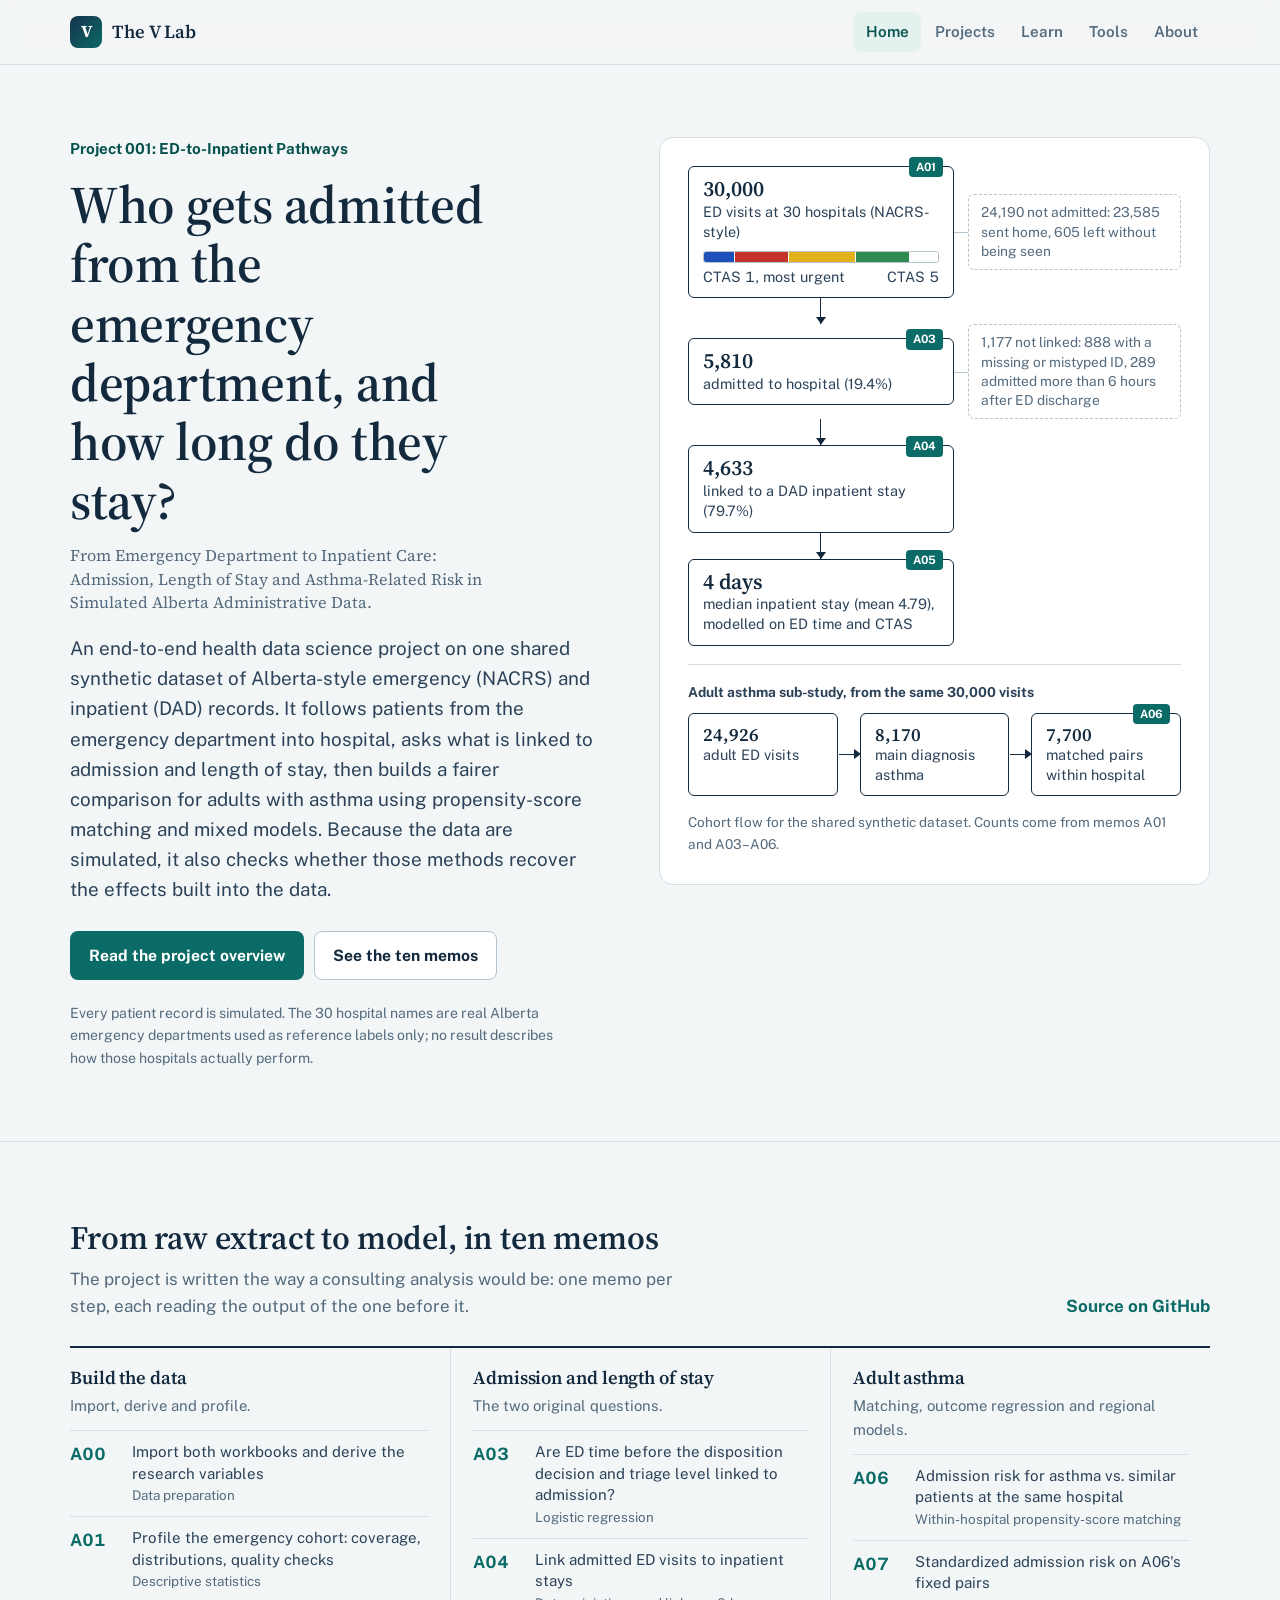
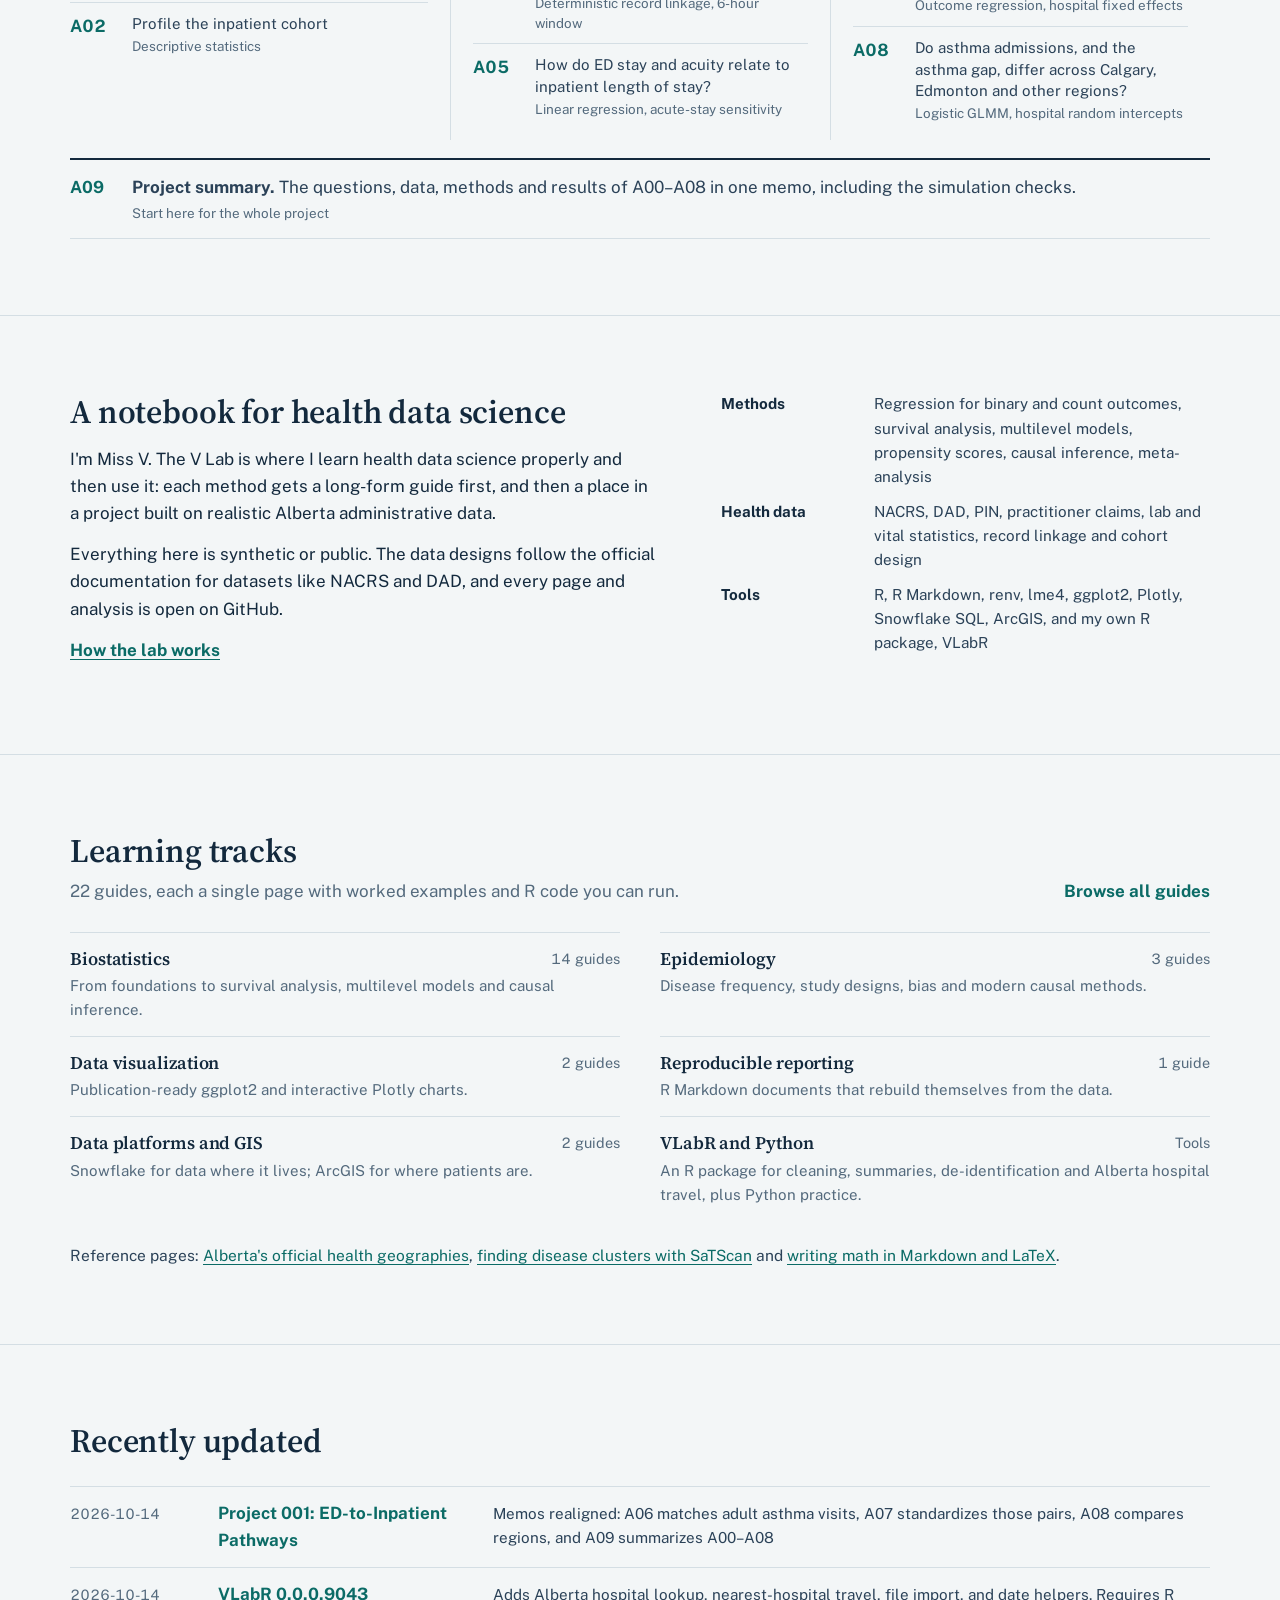
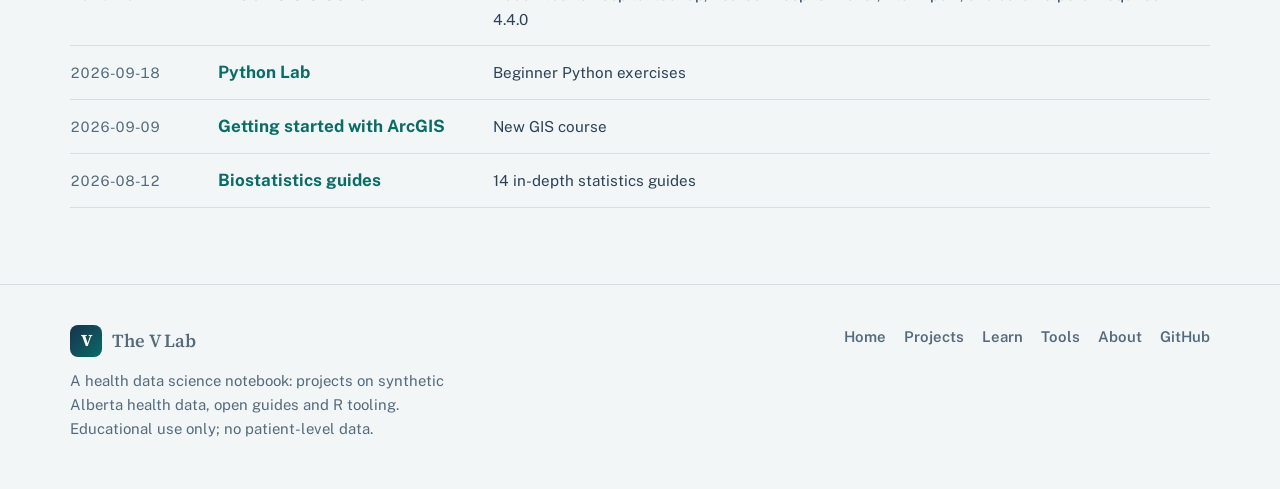
==== commit 121abae3: "Tighten Project 001 wording to match the current memos Uses the project's "shared synthetic dataset"" ====
--- a/index.html
+++ b/index.html
@@ -45,7 +45,7 @@
       <p class="lead-kicker"><a href="projects.html#project-001">Project 001: ED-to-Inpatient Pathways</a></p>
       <h1>Who gets admitted from the emergency department, and how long do they stay?</h1>
       <p class="lead-title">From Emergency Department to Inpatient Care: Admission, Length of Stay and Asthma-Related Risk in Simulated Alberta Administrative Data.</p>
-      <p class="lede">An end-to-end health data science project on one unified set of simulated Alberta administrative data. It follows patients from the emergency department into hospital, asks what is linked to admission and length of stay, then builds a fairer comparison for adults with asthma using propensity-score matching and mixed models. Because the data are simulated, it also checks whether those methods recover the effects built into the data.</p>
+      <p class="lede">An end-to-end health data science project on one shared synthetic dataset of Alberta-style emergency (NACRS) and inpatient (DAD) records. It follows patients from the emergency department into hospital, asks what is linked to admission and length of stay, then builds a fairer comparison for adults with asthma using propensity-score matching and mixed models. Because the data are simulated, it also checks whether those methods recover the effects built into the data.</p>
       <div class="actions">
         <a class="btn btn-primary" href="projects.html#project-001">Read the project overview</a>
         <a class="btn btn-outline" href="#memos">See the ten memos</a>
@@ -128,7 +128,7 @@
         <h3>Admission and length of stay</h3>
         <p>The two original questions.</p>
         <ol class="memos">
-          <li><a class="id" href="https://laboratoirev.github.io/Project001_HealthData/Project_001_Memo_A03.html">A03</a><span>Does time in the ED and triage level relate to admission?<em>Logistic regression</em></span></li>
+          <li><a class="id" href="https://laboratoirev.github.io/Project001_HealthData/Project_001_Memo_A03.html">A03</a><span>Are ED time before the disposition decision and triage level linked to admission?<em>Logistic regression</em></span></li>
           <li><a class="id" href="https://laboratoirev.github.io/Project001_HealthData/Project_001_Memo_A04.html">A04</a><span>Link admitted ED visits to inpatient stays<em>Deterministic record linkage, 6-hour window</em></span></li>
           <li><a class="id" href="https://laboratoirev.github.io/Project001_HealthData/Project_001_Memo_A05.html">A05</a><span>How do ED stay and acuity relate to inpatient length of stay?<em>Linear regression, acute-stay sensitivity</em></span></li>
         </ol>
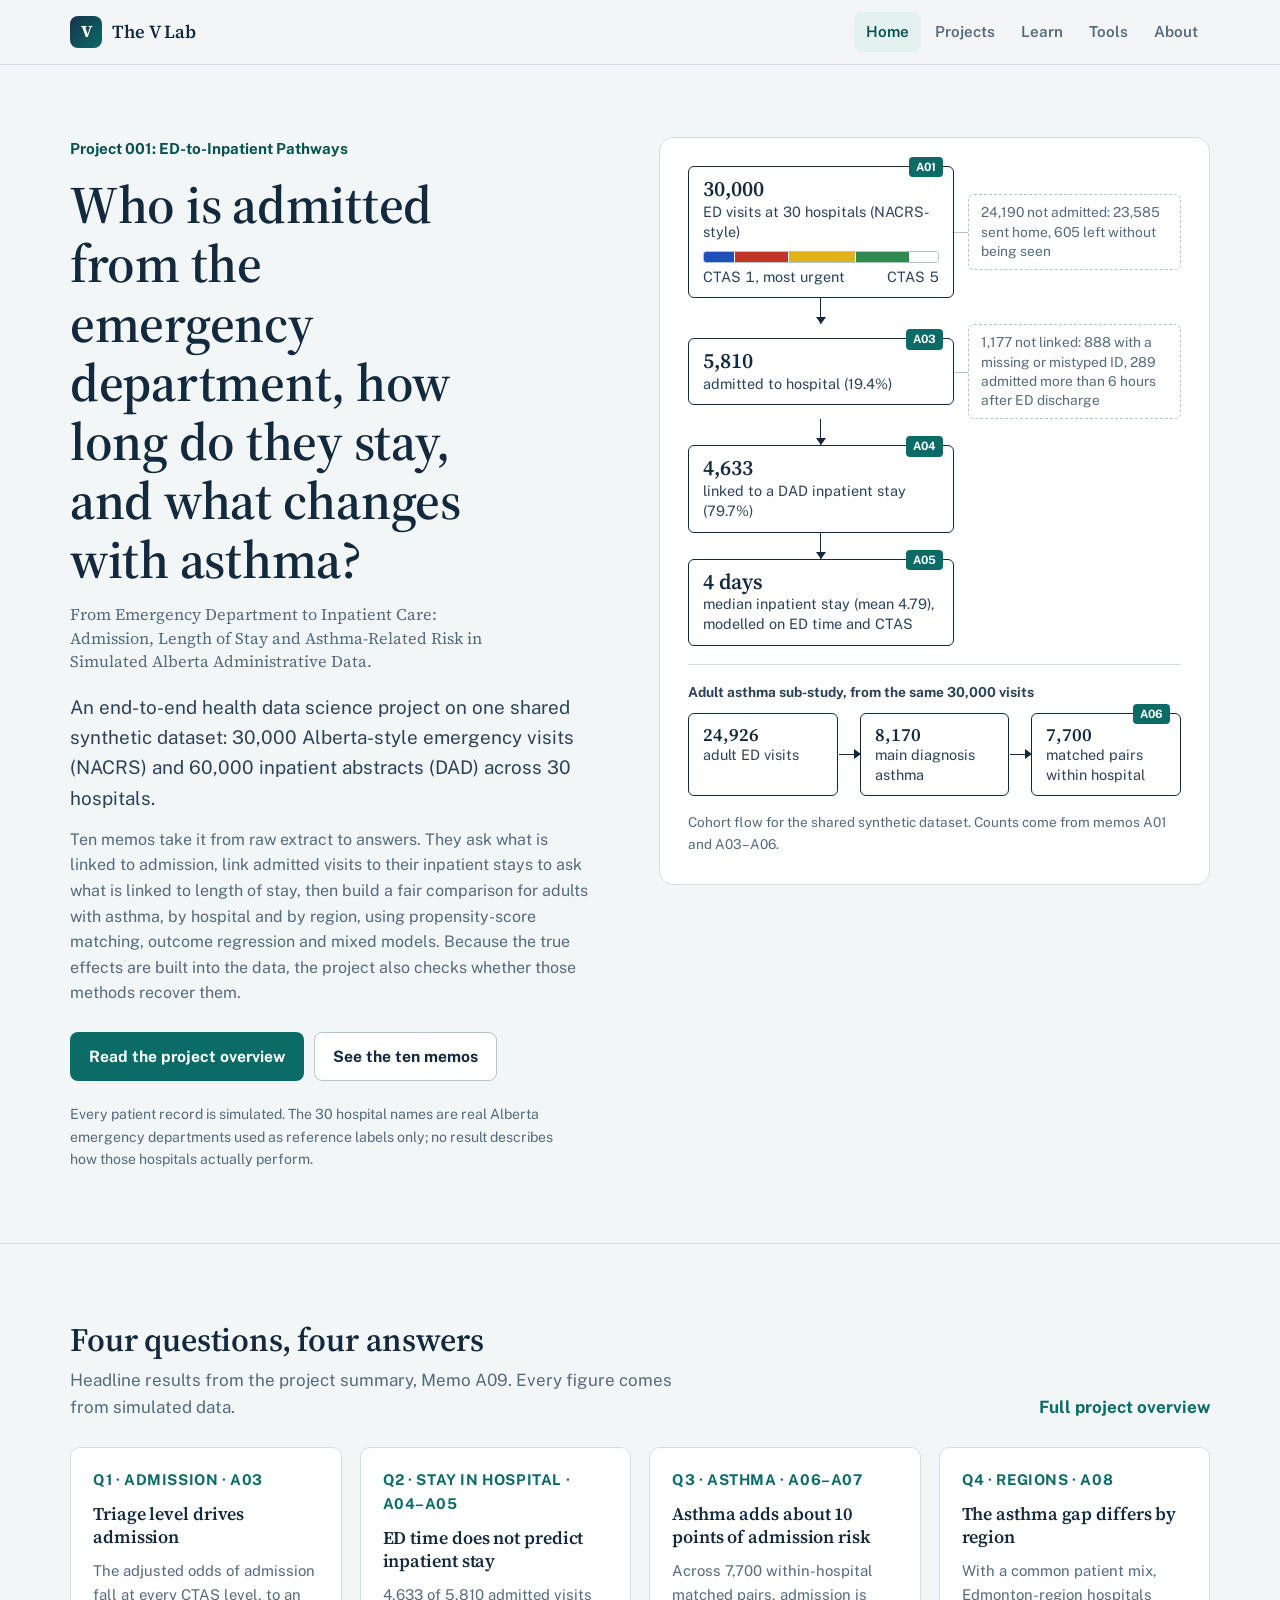
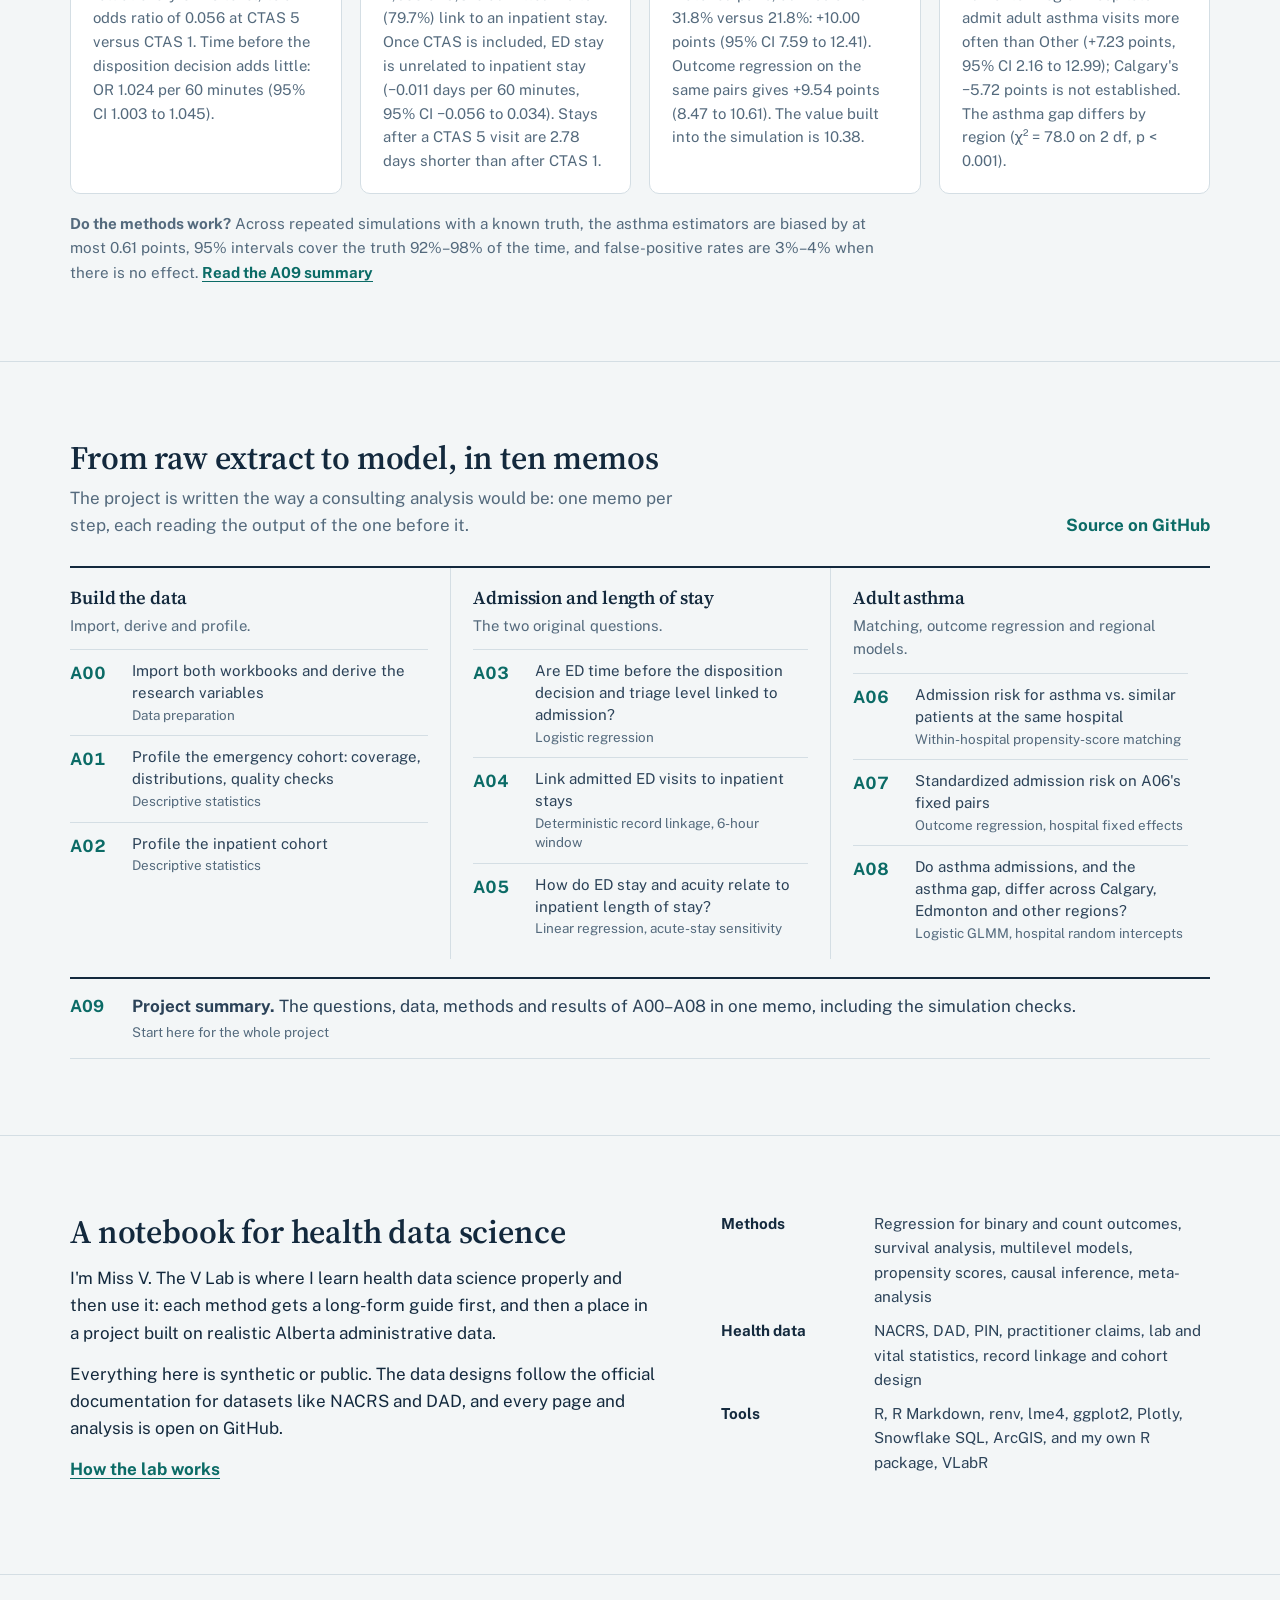
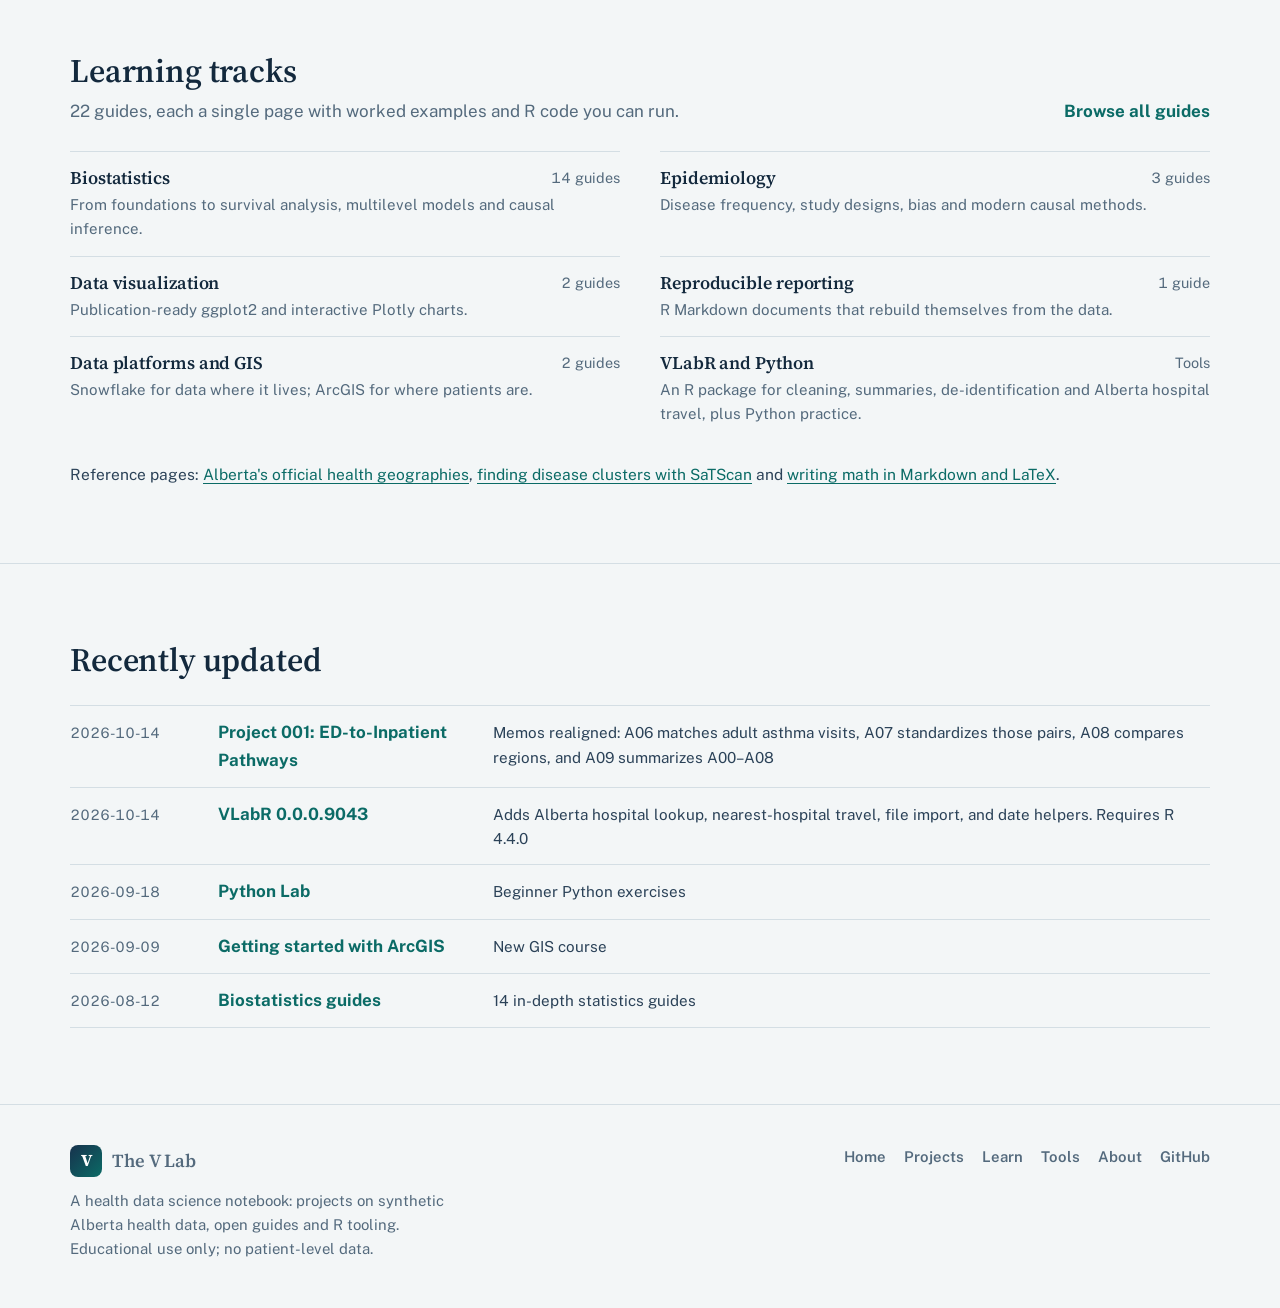
==== commit f2db5997: "Introduce all of Project 001 on the home page Broaden the headline and intro to cover the asthma ext" ====
--- a/index.html
+++ b/index.html
@@ -43,9 +43,10 @@
   <div class="wrap">
     <div>
       <p class="lead-kicker"><a href="projects.html#project-001">Project 001: ED-to-Inpatient Pathways</a></p>
-      <h1>Who gets admitted from the emergency department, and how long do they stay?</h1>
+      <h1>Who is admitted from the emergency department, how long do they stay, and what changes with asthma?</h1>
       <p class="lead-title">From Emergency Department to Inpatient Care: Admission, Length of Stay and Asthma-Related Risk in Simulated Alberta Administrative Data.</p>
-      <p class="lede">An end-to-end health data science project on one shared synthetic dataset of Alberta-style emergency (NACRS) and inpatient (DAD) records. It follows patients from the emergency department into hospital, asks what is linked to admission and length of stay, then builds a fairer comparison for adults with asthma using propensity-score matching and mixed models. Because the data are simulated, it also checks whether those methods recover the effects built into the data.</p>
+      <p class="lede">An end-to-end health data science project on one shared synthetic dataset: 30,000 Alberta-style emergency visits (NACRS) and 60,000 inpatient abstracts (DAD) across 30 hospitals.</p>
+      <p class="lede lede-more">Ten memos take it from raw extract to answers. They ask what is linked to admission, link admitted visits to their inpatient stays to ask what is linked to length of stay, then build a fair comparison for adults with asthma, by hospital and by region, using propensity-score matching, outcome regression and mixed models. Because the true effects are built into the data, the project also checks whether those methods recover them.</p>
       <div class="actions">
         <a class="btn btn-primary" href="projects.html#project-001">Read the project overview</a>
         <a class="btn btn-outline" href="#memos">See the ten memos</a>
@@ -104,6 +105,25 @@
     </figure>
   </div>
 </div>
+
+<section id="findings">
+  <div class="wrap">
+    <div class="section-head">
+      <div>
+        <h2>Four questions, four answers</h2>
+        <p>Headline results from the project summary, Memo A09. Every figure comes from simulated data.</p>
+      </div>
+      <a class="more" href="projects.html#project-001">Full project overview</a>
+    </div>
+    <div class="grid grid-4 findings">
+      <div class="card"><p class="q-kicker">Q1 · Admission · A03</p><h3>Triage level drives admission</h3><p>The adjusted odds of admission fall at every CTAS level, to an odds ratio of 0.056 at CTAS 5 versus CTAS 1. Time before the disposition decision adds little: OR 1.024 per 60 minutes (95% CI 1.003 to 1.045).</p></div>
+      <div class="card"><p class="q-kicker">Q2 · Stay in hospital · A04–A05</p><h3>ED time does not predict inpatient stay</h3><p>4,633 of 5,810 admitted visits (79.7%) link to an inpatient stay. Once CTAS is included, ED stay is unrelated to inpatient stay (−0.011 days per 60 minutes, 95% CI −0.056 to 0.034). Stays after a CTAS 5 visit are 2.78 days shorter than after CTAS 1.</p></div>
+      <div class="card"><p class="q-kicker">Q3 · Asthma · A06–A07</p><h3>Asthma adds about 10 points of admission risk</h3><p>Across 7,700 within-hospital matched pairs, admission is 31.8% versus 21.8%: +10.00 points (95% CI 7.59 to 12.41). Outcome regression on the same pairs gives +9.54 points (8.47 to 10.61). The value built into the simulation is 10.38.</p></div>
+      <div class="card"><p class="q-kicker">Q4 · Regions · A08</p><h3>The asthma gap differs by region</h3><p>With a common patient mix, Edmonton-region hospitals admit adult asthma visits more often than Other (+7.23 points, 95% CI 2.16 to 12.99); Calgary's −5.72 points is not established. The asthma gap differs by region (χ² = 78.0 on 2 df, p &lt; 0.001).</p></div>
+    </div>
+    <p class="findings-note"><b>Do the methods work?</b> Across repeated simulations with a known truth, the asthma estimators are biased by at most 0.61 points, 95% intervals cover the truth 92%–98% of the time, and false-positive rates are 3%–4% when there is no effect. <a href="https://laboratoirev.github.io/Project001_HealthData/Project_001_Memo_A09.html">Read the A09 summary</a></p>
+  </div>
+</section>
 
 <section id="memos">
   <div class="wrap">
--- a/assets/styles.css
+++ b/assets/styles.css
@@ -510,3 +510,14 @@
 .memo-summary em { display: block; font-style: normal; font-size: 0.84rem; color: var(--muted); margin-top: 2px; }
 .ds-facts.checks { margin-top: 16px; }
 .ds-facts.checks dd { font-size: 0.93rem; }
+
+/* ---------- Home: Project 001 findings ---------- */
+.lead .lede-more { margin-top: 14px; font-size: 1rem; color: var(--muted); }
+.grid-4 { grid-template-columns: repeat(4, minmax(0, 1fr)); }
+.findings .card h3 { font-family: var(--serif); font-size: 1.12rem; line-height: 1.3; }
+.findings .card p { font-size: 0.93rem; }
+.findings .q-kicker { margin: 0; font-size: 0.78rem; font-weight: 700; letter-spacing: 0.04em; text-transform: uppercase; color: var(--teal); }
+.findings-note { margin: 18px 0 0; color: var(--muted); max-width: 90ch; font-size: 0.95rem; }
+.findings-note a { font-weight: 700; white-space: nowrap; }
+@media (max-width: 1100px) { .grid-4 { grid-template-columns: repeat(2, minmax(0, 1fr)); } }
+@media (max-width: 620px) { .grid-4 { grid-template-columns: 1fr; } }
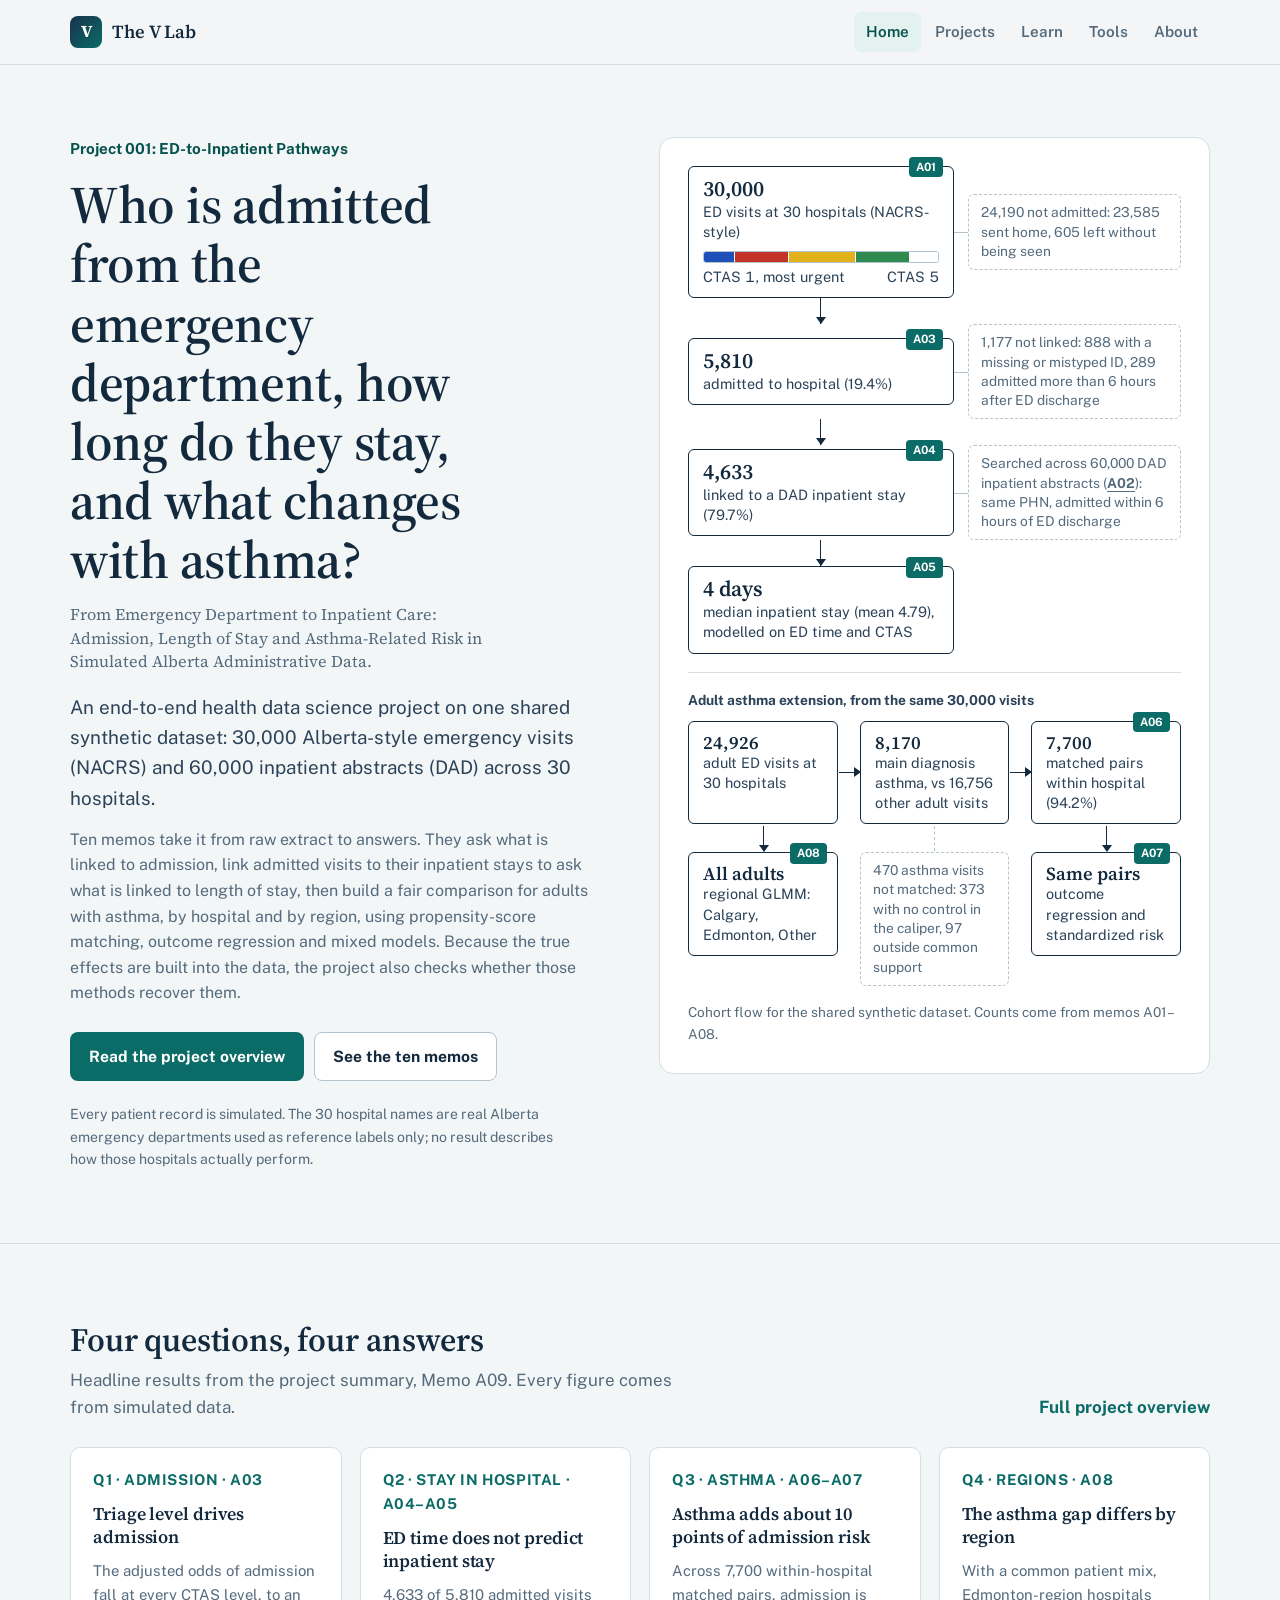
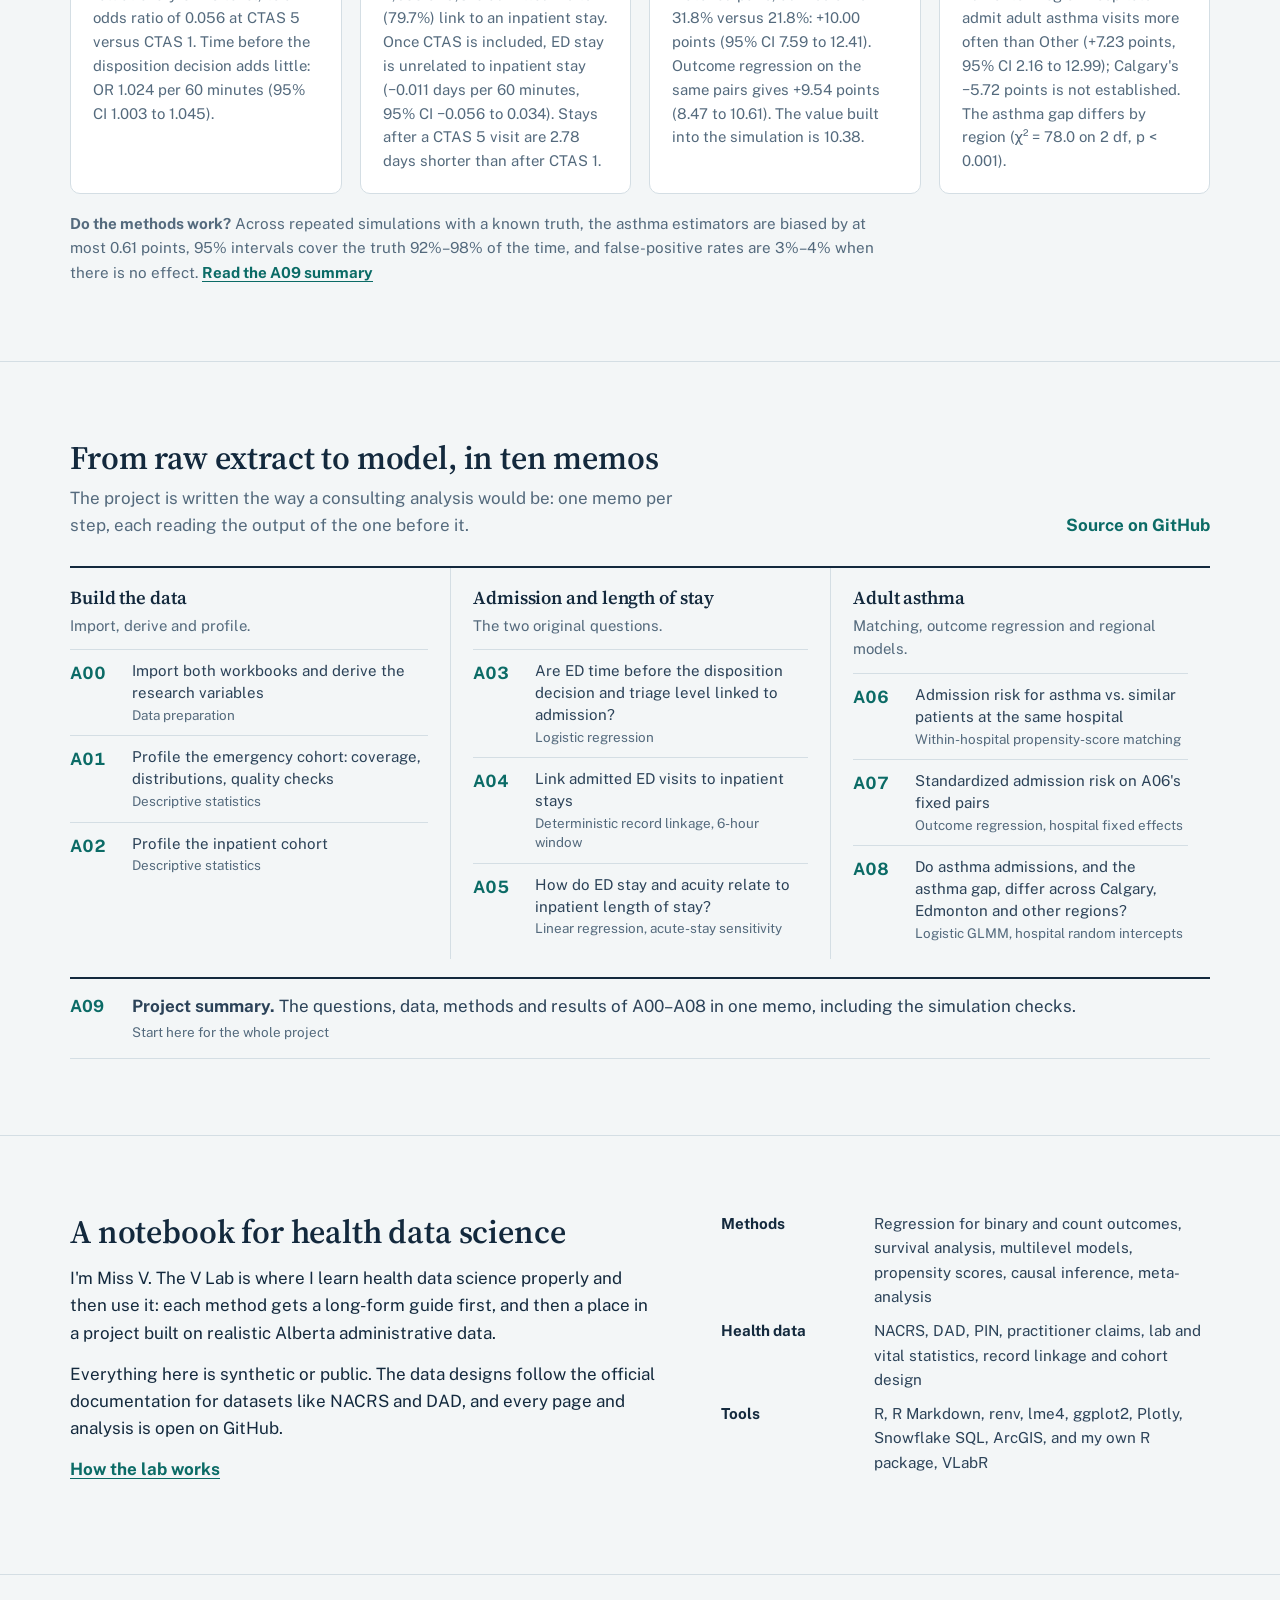
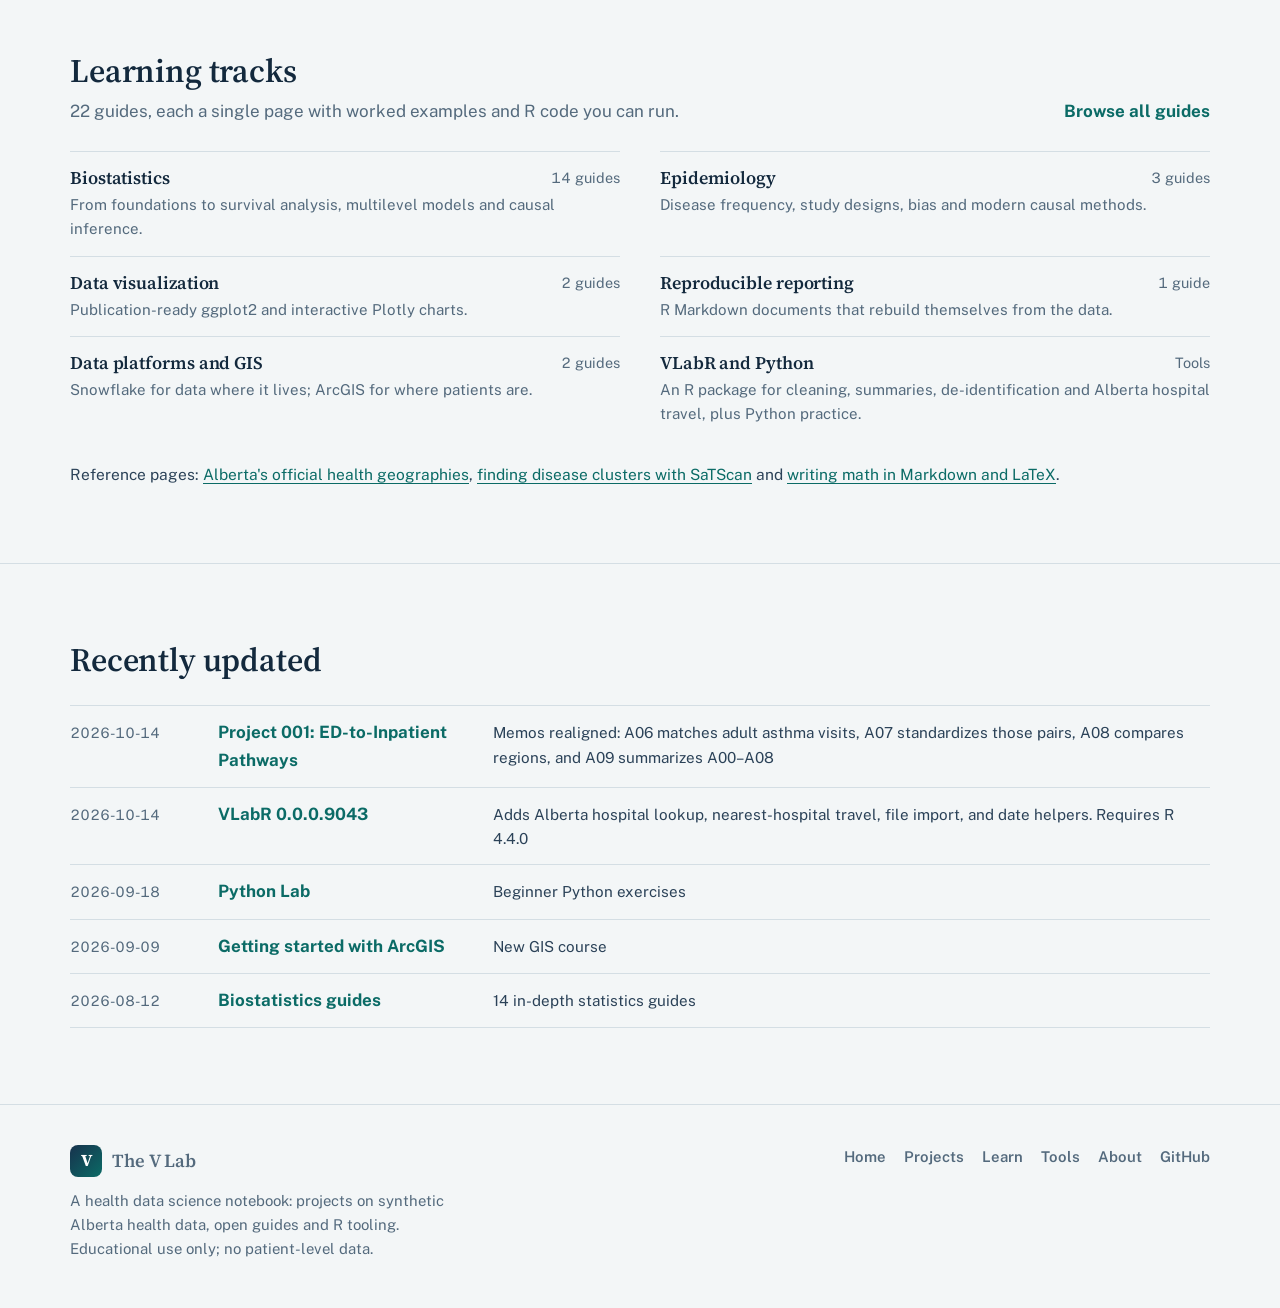
==== commit ac24c352: "Extend the home cohort flow to cover A02, A07 and A08 Co-Authored-By: Claude Opus 5.5 <noreply@anthr" ====
--- a/index.html
+++ b/index.html
@@ -83,6 +83,7 @@
           <b>4,633</b>
           <span>linked to a DAD inpatient stay (79.7%)</span>
         </div>
+        <div class="excl">Searched across 60,000 DAD inpatient abstracts (<a href="https://laboratoirev.github.io/Project001_HealthData/Project_001_Memo_A02.html">A02</a>): same PHN, admitted within 6 hours of ED discharge</div>
       </div>
       <div class="down arrow"></div>
       <div class="flow-row">
@@ -94,14 +95,19 @@
       </div>
 
       <div class="branch">
-        <p class="branch-title">Adult asthma sub-study, from the same 30,000 visits</p>
+        <p class="branch-title">Adult asthma extension, from the same 30,000 visits</p>
         <div class="chain">
-          <div class="step"><b>24,926</b><span>adult ED visits</span></div>
-          <div class="step"><b>8,170</b><span>main diagnosis asthma</span></div>
-          <div class="step"><a class="memo" href="https://laboratoirev.github.io/Project001_HealthData/Project_001_Memo_A06.html">A06</a><b>7,700</b><span>matched pairs within hospital</span></div>
-        </div>
-      </div>
-      <figcaption id="flow-cap">Cohort flow for the shared synthetic dataset. Counts come from memos A01 and A03–A06.</figcaption>
+          <div class="step"><b>24,926</b><span>adult ED visits at 30 hospitals</span></div>
+          <div class="step"><b>8,170</b><span>main diagnosis asthma, vs 16,756 other adult visits</span></div>
+          <div class="step"><a class="memo" href="https://laboratoirev.github.io/Project001_HealthData/Project_001_Memo_A06.html">A06</a><b>7,700</b><span>matched pairs within hospital (94.2%)</span></div>
+        </div>
+        <div class="chain-below">
+          <div class="step"><a class="memo" href="https://laboratoirev.github.io/Project001_HealthData/Project_001_Memo_A08.html">A08</a><b>All adults</b><span>regional GLMM: Calgary, Edmonton, Other</span></div>
+          <div class="excl">470 asthma visits not matched: 373 with no control in the caliper, 97 outside common support</div>
+          <div class="step"><a class="memo" href="https://laboratoirev.github.io/Project001_HealthData/Project_001_Memo_A07.html">A07</a><b>Same pairs</b><span>outcome regression and standardized risk</span></div>
+        </div>
+      </div>
+      <figcaption id="flow-cap">Cohort flow for the shared synthetic dataset. Counts come from memos A01–A08.</figcaption>
     </figure>
   </div>
 </div>
--- a/assets/styles.css
+++ b/assets/styles.css
@@ -521,3 +521,20 @@
 .findings-note a { font-weight: 700; white-space: nowrap; }
 @media (max-width: 1100px) { .grid-4 { grid-template-columns: repeat(2, minmax(0, 1fr)); } }
 @media (max-width: 620px) { .grid-4 { grid-template-columns: 1fr; } }
+
+.refs-section .atlas-feature { margin-bottom: 18px; }
+
+/* ---------- Cohort flow: asthma branch, second row ---------- */
+.chain-below { display: grid; grid-template-columns: repeat(3, minmax(0, 1fr)); gap: 22px; margin-top: 28px; align-items: start; }
+.chain-below .step b { font-size: 1.15rem; }
+.chain-below > .step::before { content: ""; position: absolute; left: 50%; top: -27px; height: 25px; border-left: 1.5px solid var(--ink); }
+.chain-below > .step::after { content: ""; position: absolute; left: calc(50% - 4px); top: -8px; border: 5px solid transparent; border-top: 7px solid var(--ink); border-bottom: 0; }
+.chain-below > .excl::before { left: 50%; top: -27px; width: 0; height: 25px; border-top: 0; border-left: 1.5px dashed var(--line-strong); }
+.excl a { color: inherit; font-weight: 700; }
+@media (max-width: 620px) {
+  .chain-below { grid-template-columns: 1fr; gap: 20px; margin-top: 20px; }
+  .chain-below > .step::before, .chain-below > .step::after { display: none; }
+  .chain-below > .excl { margin-left: 0; }
+  .chain-below > .excl::before { display: none; }
+  .chain-below > .excl { order: 1; } .chain-below > .step:last-child { order: 2; } .chain-below > .step:first-child { order: 3; }
+}
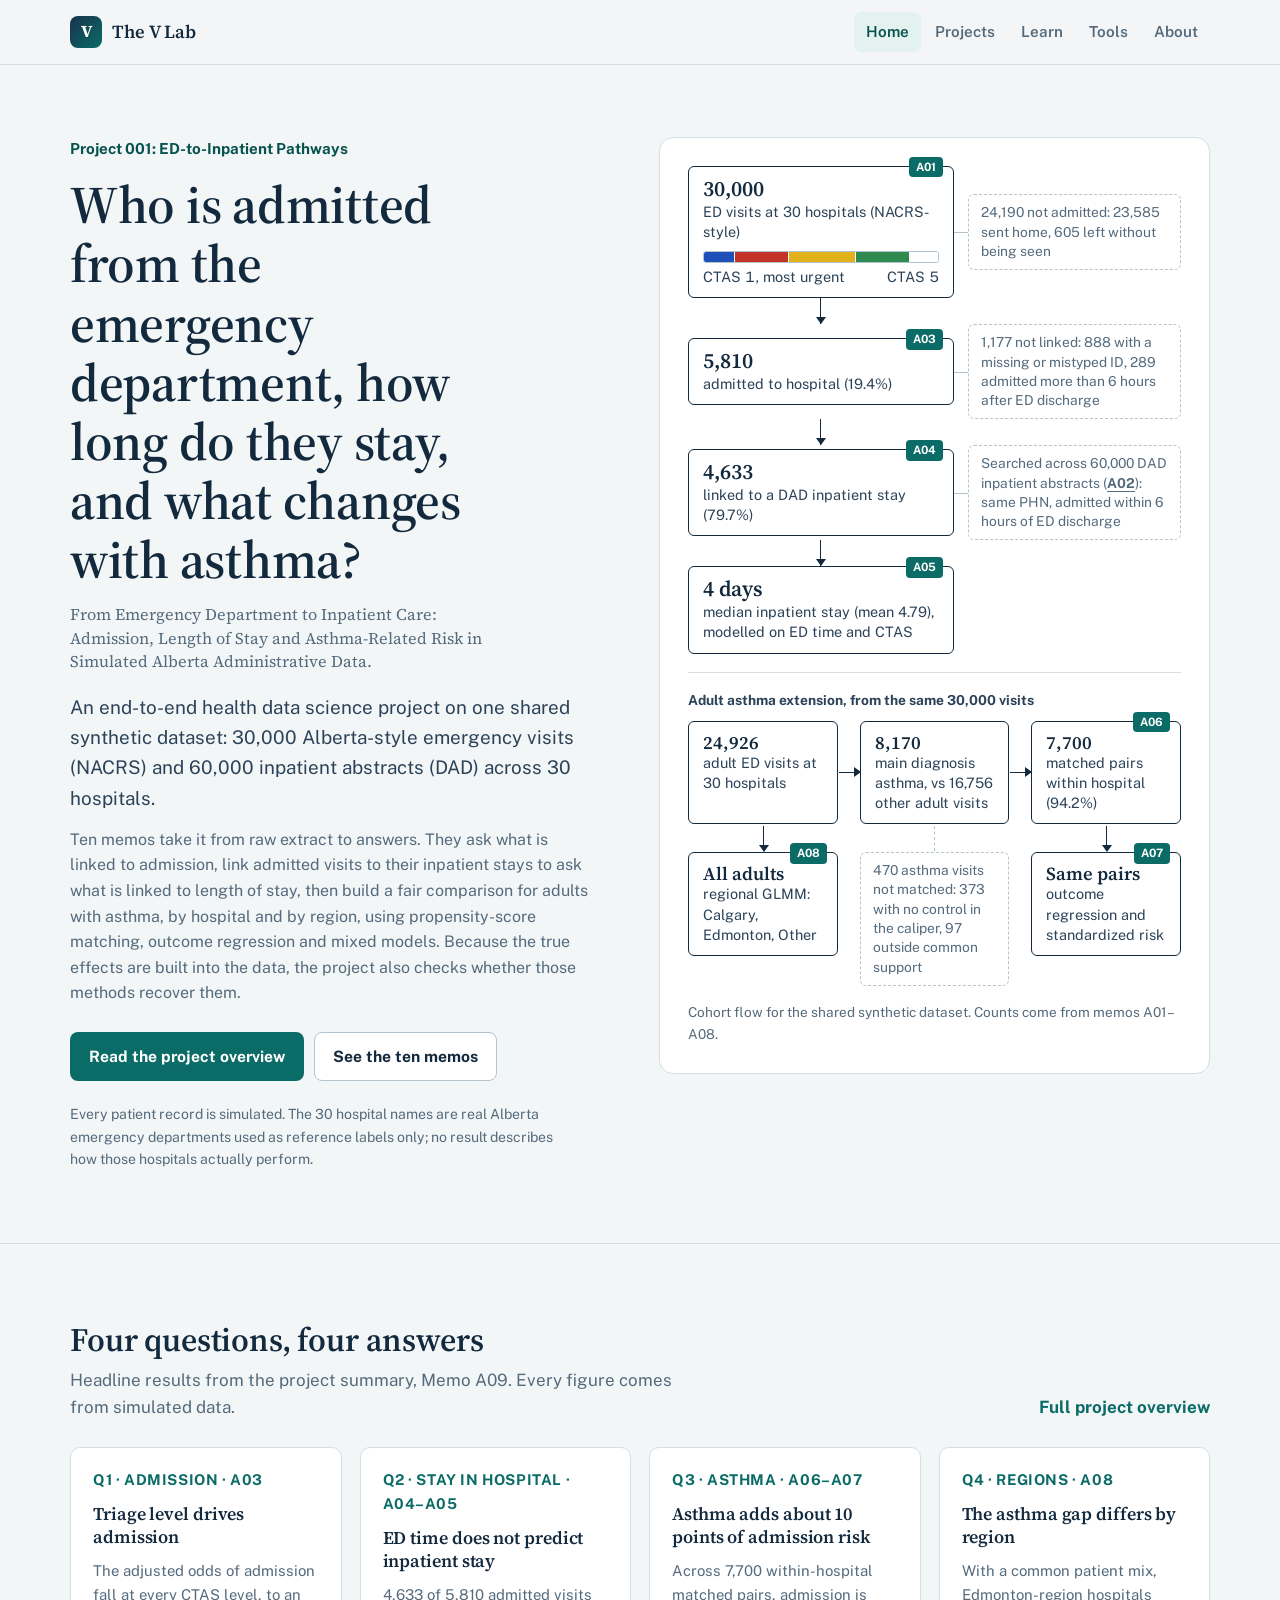
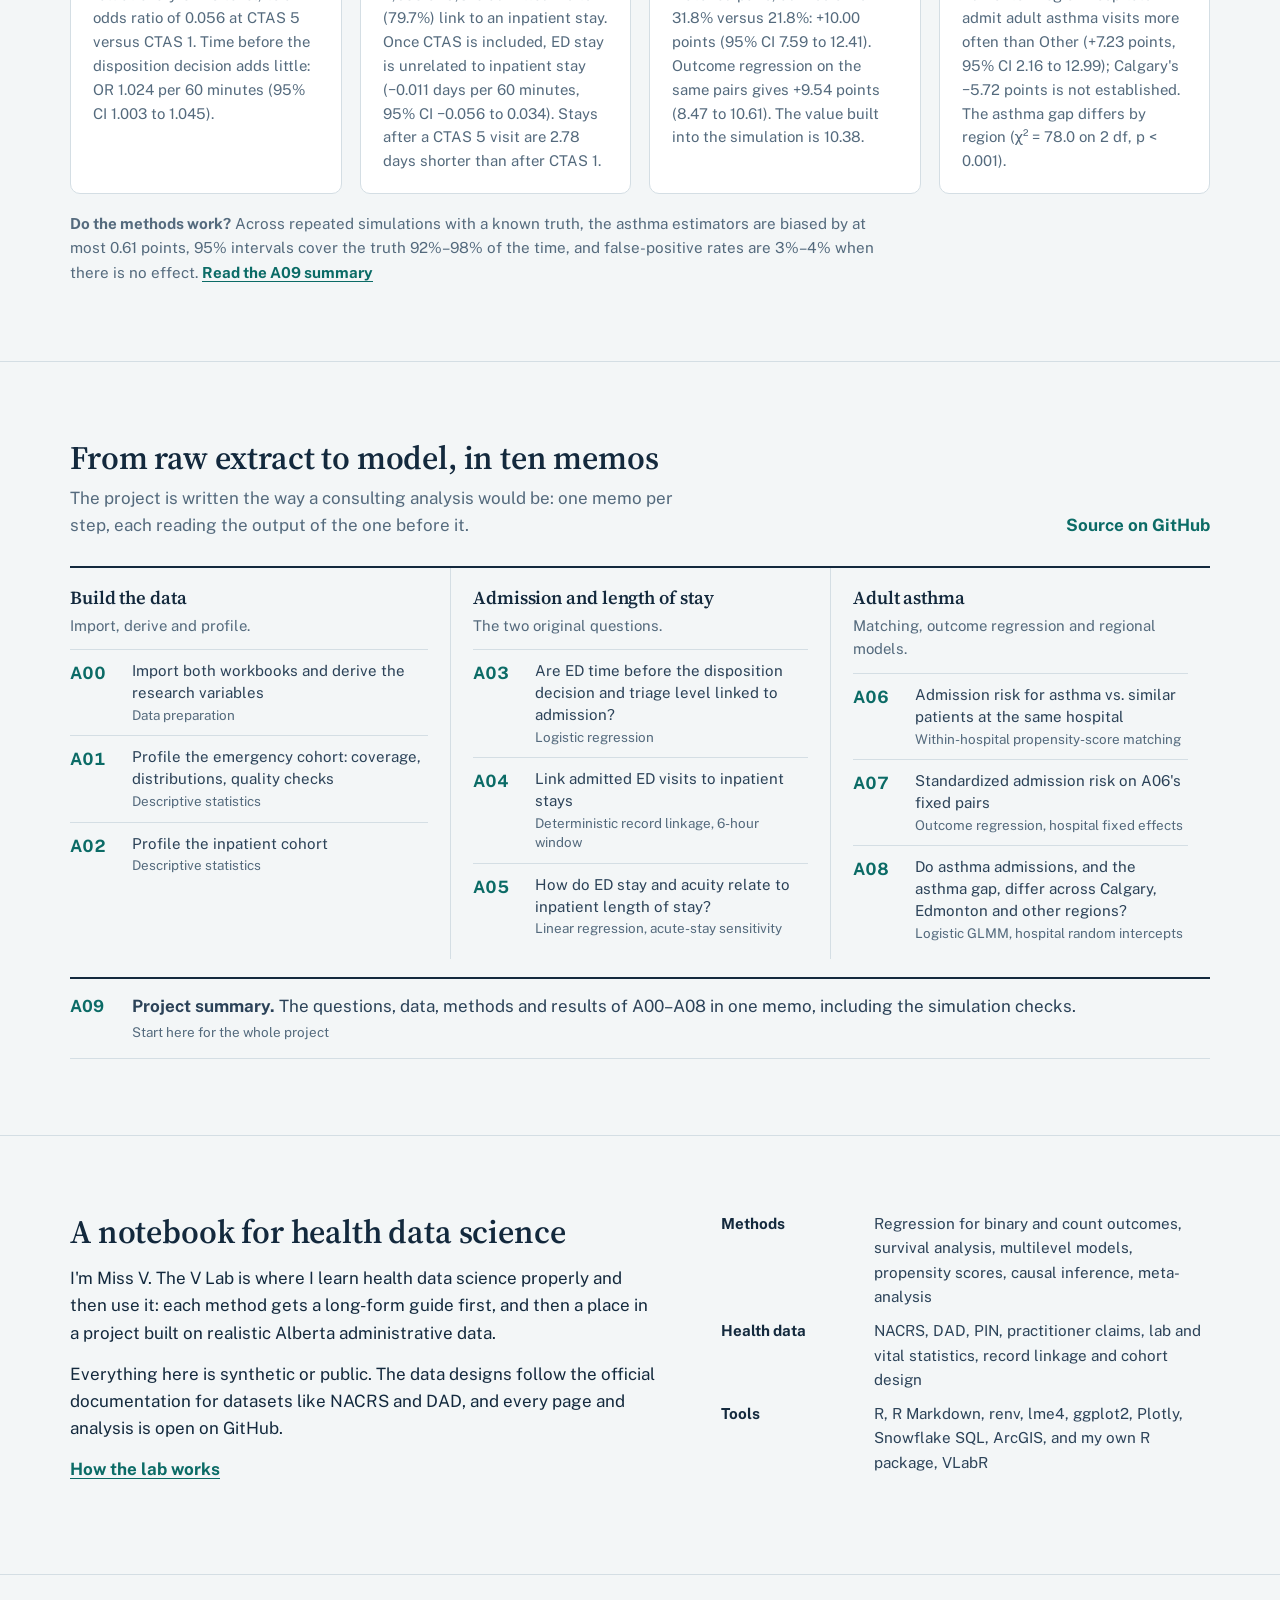
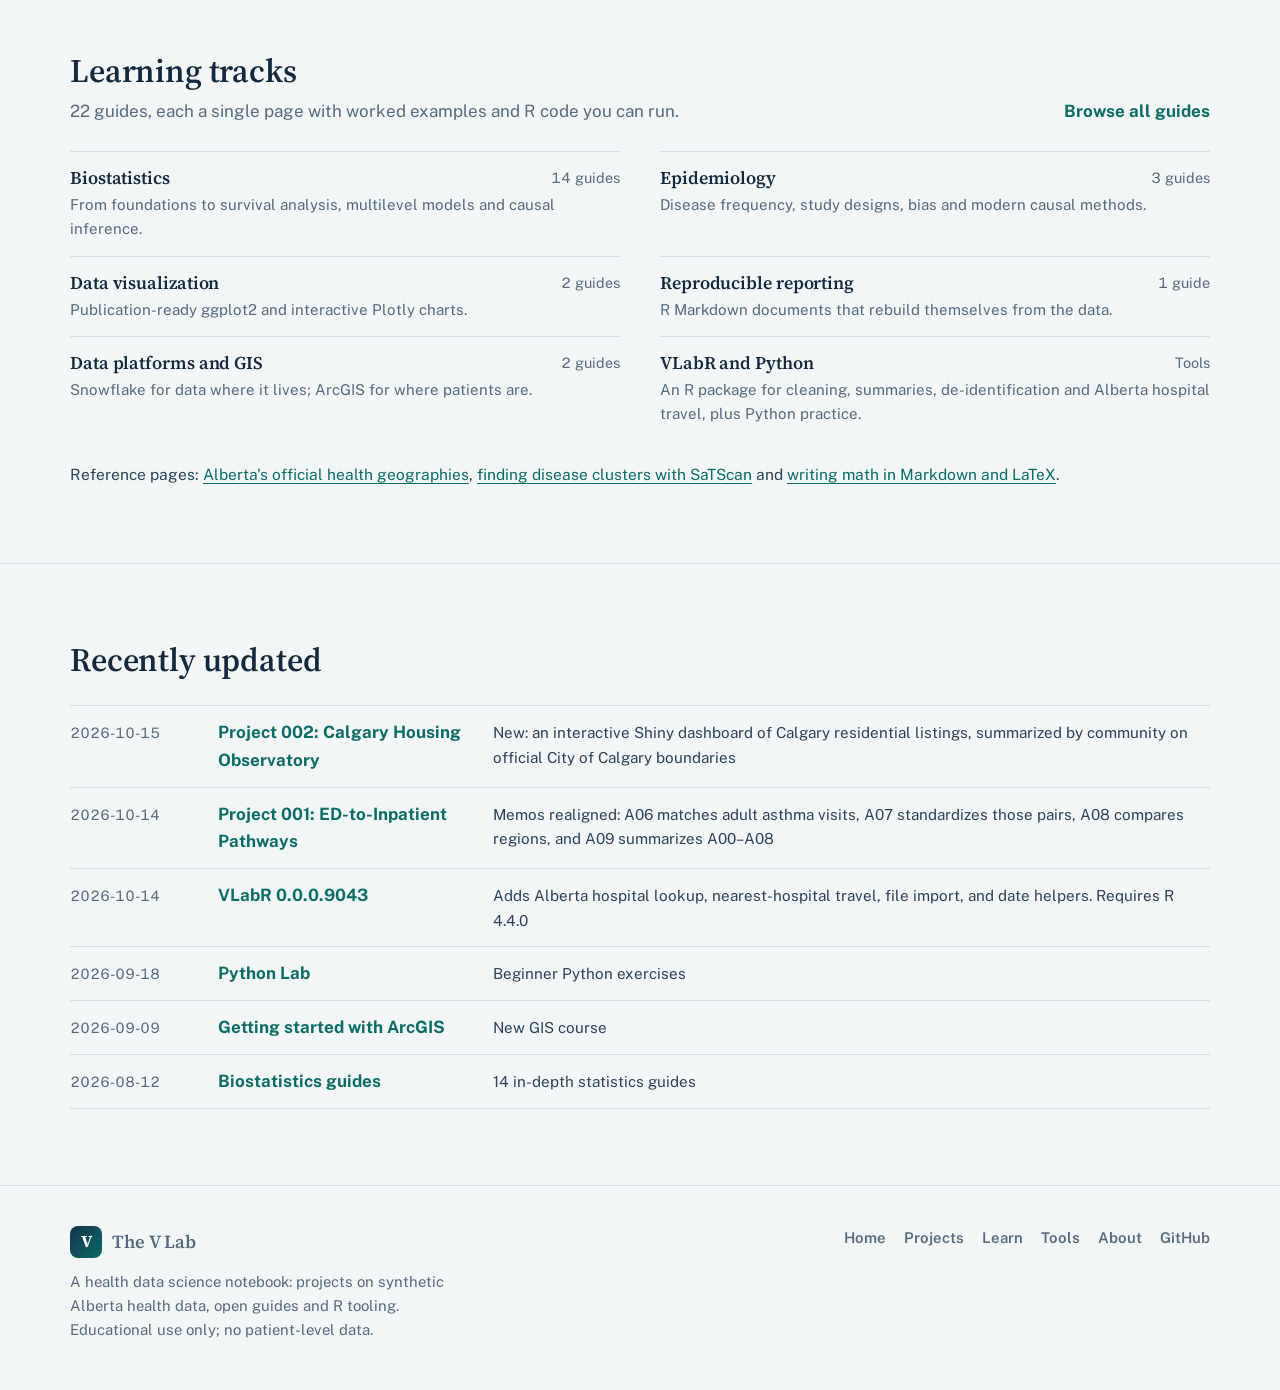
==== commit 531c6105: "Add Project 002: Calgary Housing Observatory New project page, a card on the Projects page linking t" ====
--- a/index.html
+++ b/index.html
@@ -57,7 +57,7 @@
     <figure class="flow" aria-labelledby="flow-cap">
       <div class="flow-row">
         <div class="step">
-          <a class="memo" href="https://laboratoirev.github.io/Project001_HealthData/Project_001_Memo_A01.html">A01</a>
+          <a class="memo" href="https://the-v-lab.github.io/Project001_HealthData/Project_001_Memo_A01.html">A01</a>
           <b>30,000</b>
           <span>ED visits at 30 hospitals (NACRS-style)</span>
           <div class="ctas" role="img" aria-label="Triage level: CTAS 1, 12.9%; CTAS 2, 23.0%; CTAS 3, 28.7%; CTAS 4, 22.9%; CTAS 5, 12.4%">
@@ -70,7 +70,7 @@
       <div class="down arrow"></div>
       <div class="flow-row">
         <div class="step">
-          <a class="memo" href="https://laboratoirev.github.io/Project001_HealthData/Project_001_Memo_A03.html">A03</a>
+          <a class="memo" href="https://the-v-lab.github.io/Project001_HealthData/Project_001_Memo_A03.html">A03</a>
           <b>5,810</b>
           <span>admitted to hospital (19.4%)</span>
         </div>
@@ -79,16 +79,16 @@
       <div class="down arrow"></div>
       <div class="flow-row">
         <div class="step">
-          <a class="memo" href="https://laboratoirev.github.io/Project001_HealthData/Project_001_Memo_A04.html">A04</a>
+          <a class="memo" href="https://the-v-lab.github.io/Project001_HealthData/Project_001_Memo_A04.html">A04</a>
           <b>4,633</b>
           <span>linked to a DAD inpatient stay (79.7%)</span>
         </div>
-        <div class="excl">Searched across 60,000 DAD inpatient abstracts (<a href="https://laboratoirev.github.io/Project001_HealthData/Project_001_Memo_A02.html">A02</a>): same PHN, admitted within 6 hours of ED discharge</div>
+        <div class="excl">Searched across 60,000 DAD inpatient abstracts (<a href="https://the-v-lab.github.io/Project001_HealthData/Project_001_Memo_A02.html">A02</a>): same PHN, admitted within 6 hours of ED discharge</div>
       </div>
       <div class="down arrow"></div>
       <div class="flow-row">
         <div class="step">
-          <a class="memo" href="https://laboratoirev.github.io/Project001_HealthData/Project_001_Memo_A05.html">A05</a>
+          <a class="memo" href="https://the-v-lab.github.io/Project001_HealthData/Project_001_Memo_A05.html">A05</a>
           <b>4 days</b>
           <span>median inpatient stay (mean 4.79), modelled on ED time and CTAS</span>
         </div>
@@ -99,12 +99,12 @@
         <div class="chain">
           <div class="step"><b>24,926</b><span>adult ED visits at 30 hospitals</span></div>
           <div class="step"><b>8,170</b><span>main diagnosis asthma, vs 16,756 other adult visits</span></div>
-          <div class="step"><a class="memo" href="https://laboratoirev.github.io/Project001_HealthData/Project_001_Memo_A06.html">A06</a><b>7,700</b><span>matched pairs within hospital (94.2%)</span></div>
+          <div class="step"><a class="memo" href="https://the-v-lab.github.io/Project001_HealthData/Project_001_Memo_A06.html">A06</a><b>7,700</b><span>matched pairs within hospital (94.2%)</span></div>
         </div>
         <div class="chain-below">
-          <div class="step"><a class="memo" href="https://laboratoirev.github.io/Project001_HealthData/Project_001_Memo_A08.html">A08</a><b>All adults</b><span>regional GLMM: Calgary, Edmonton, Other</span></div>
+          <div class="step"><a class="memo" href="https://the-v-lab.github.io/Project001_HealthData/Project_001_Memo_A08.html">A08</a><b>All adults</b><span>regional GLMM: Calgary, Edmonton, Other</span></div>
           <div class="excl">470 asthma visits not matched: 373 with no control in the caliper, 97 outside common support</div>
-          <div class="step"><a class="memo" href="https://laboratoirev.github.io/Project001_HealthData/Project_001_Memo_A07.html">A07</a><b>Same pairs</b><span>outcome regression and standardized risk</span></div>
+          <div class="step"><a class="memo" href="https://the-v-lab.github.io/Project001_HealthData/Project_001_Memo_A07.html">A07</a><b>Same pairs</b><span>outcome regression and standardized risk</span></div>
         </div>
       </div>
       <figcaption id="flow-cap">Cohort flow for the shared synthetic dataset. Counts come from memos A01–A08.</figcaption>
@@ -127,7 +127,7 @@
       <div class="card"><p class="q-kicker">Q3 · Asthma · A06–A07</p><h3>Asthma adds about 10 points of admission risk</h3><p>Across 7,700 within-hospital matched pairs, admission is 31.8% versus 21.8%: +10.00 points (95% CI 7.59 to 12.41). Outcome regression on the same pairs gives +9.54 points (8.47 to 10.61). The value built into the simulation is 10.38.</p></div>
       <div class="card"><p class="q-kicker">Q4 · Regions · A08</p><h3>The asthma gap differs by region</h3><p>With a common patient mix, Edmonton-region hospitals admit adult asthma visits more often than Other (+7.23 points, 95% CI 2.16 to 12.99); Calgary's −5.72 points is not established. The asthma gap differs by region (χ² = 78.0 on 2 df, p &lt; 0.001).</p></div>
     </div>
-    <p class="findings-note"><b>Do the methods work?</b> Across repeated simulations with a known truth, the asthma estimators are biased by at most 0.61 points, 95% intervals cover the truth 92%–98% of the time, and false-positive rates are 3%–4% when there is no effect. <a href="https://laboratoirev.github.io/Project001_HealthData/Project_001_Memo_A09.html">Read the A09 summary</a></p>
+    <p class="findings-note"><b>Do the methods work?</b> Across repeated simulations with a known truth, the asthma estimators are biased by at most 0.61 points, 95% intervals cover the truth 92%–98% of the time, and false-positive rates are 3%–4% when there is no effect. <a href="https://the-v-lab.github.io/Project001_HealthData/Project_001_Memo_A09.html">Read the A09 summary</a></p>
   </div>
 </section>
 
@@ -138,38 +138,38 @@
         <h2>From raw extract to model, in ten memos</h2>
         <p>The project is written the way a consulting analysis would be: one memo per step, each reading the output of the one before it.</p>
       </div>
-      <a class="more" href="https://github.com/LaboratoireV/Project001_HealthData">Source on GitHub</a>
+      <a class="more" href="https://github.com/The-V-Lab/Project001_HealthData">Source on GitHub</a>
     </div>
     <div class="phases">
       <div class="phase">
         <h3>Build the data</h3>
         <p>Import, derive and profile.</p>
         <ol class="memos">
-          <li><a class="id" href="https://laboratoirev.github.io/Project001_HealthData/Project_001_Memo_A00.html">A00</a><span>Import both workbooks and derive the research variables<em>Data preparation</em></span></li>
-          <li><a class="id" href="https://laboratoirev.github.io/Project001_HealthData/Project_001_Memo_A01.html">A01</a><span>Profile the emergency cohort: coverage, distributions, quality checks<em>Descriptive statistics</em></span></li>
-          <li><a class="id" href="https://laboratoirev.github.io/Project001_HealthData/Project_001_Memo_A02.html">A02</a><span>Profile the inpatient cohort<em>Descriptive statistics</em></span></li>
+          <li><a class="id" href="https://the-v-lab.github.io/Project001_HealthData/Project_001_Memo_A00.html">A00</a><span>Import both workbooks and derive the research variables<em>Data preparation</em></span></li>
+          <li><a class="id" href="https://the-v-lab.github.io/Project001_HealthData/Project_001_Memo_A01.html">A01</a><span>Profile the emergency cohort: coverage, distributions, quality checks<em>Descriptive statistics</em></span></li>
+          <li><a class="id" href="https://the-v-lab.github.io/Project001_HealthData/Project_001_Memo_A02.html">A02</a><span>Profile the inpatient cohort<em>Descriptive statistics</em></span></li>
         </ol>
       </div>
       <div class="phase">
         <h3>Admission and length of stay</h3>
         <p>The two original questions.</p>
         <ol class="memos">
-          <li><a class="id" href="https://laboratoirev.github.io/Project001_HealthData/Project_001_Memo_A03.html">A03</a><span>Are ED time before the disposition decision and triage level linked to admission?<em>Logistic regression</em></span></li>
-          <li><a class="id" href="https://laboratoirev.github.io/Project001_HealthData/Project_001_Memo_A04.html">A04</a><span>Link admitted ED visits to inpatient stays<em>Deterministic record linkage, 6-hour window</em></span></li>
-          <li><a class="id" href="https://laboratoirev.github.io/Project001_HealthData/Project_001_Memo_A05.html">A05</a><span>How do ED stay and acuity relate to inpatient length of stay?<em>Linear regression, acute-stay sensitivity</em></span></li>
+          <li><a class="id" href="https://the-v-lab.github.io/Project001_HealthData/Project_001_Memo_A03.html">A03</a><span>Are ED time before the disposition decision and triage level linked to admission?<em>Logistic regression</em></span></li>
+          <li><a class="id" href="https://the-v-lab.github.io/Project001_HealthData/Project_001_Memo_A04.html">A04</a><span>Link admitted ED visits to inpatient stays<em>Deterministic record linkage, 6-hour window</em></span></li>
+          <li><a class="id" href="https://the-v-lab.github.io/Project001_HealthData/Project_001_Memo_A05.html">A05</a><span>How do ED stay and acuity relate to inpatient length of stay?<em>Linear regression, acute-stay sensitivity</em></span></li>
         </ol>
       </div>
       <div class="phase">
         <h3>Adult asthma</h3>
         <p>Matching, outcome regression and regional models.</p>
         <ol class="memos">
-          <li><a class="id" href="https://laboratoirev.github.io/Project001_HealthData/Project_001_Memo_A06.html">A06</a><span>Admission risk for asthma vs. similar patients at the same hospital<em>Within-hospital propensity-score matching</em></span></li>
-          <li><a class="id" href="https://laboratoirev.github.io/Project001_HealthData/Project_001_Memo_A07.html">A07</a><span>Standardized admission risk on A06's fixed pairs<em>Outcome regression, hospital fixed effects</em></span></li>
-          <li><a class="id" href="https://laboratoirev.github.io/Project001_HealthData/Project_001_Memo_A08.html">A08</a><span>Do asthma admissions, and the asthma gap, differ across Calgary, Edmonton and other regions?<em>Logistic GLMM, hospital random intercepts</em></span></li>
+          <li><a class="id" href="https://the-v-lab.github.io/Project001_HealthData/Project_001_Memo_A06.html">A06</a><span>Admission risk for asthma vs. similar patients at the same hospital<em>Within-hospital propensity-score matching</em></span></li>
+          <li><a class="id" href="https://the-v-lab.github.io/Project001_HealthData/Project_001_Memo_A07.html">A07</a><span>Standardized admission risk on A06's fixed pairs<em>Outcome regression, hospital fixed effects</em></span></li>
+          <li><a class="id" href="https://the-v-lab.github.io/Project001_HealthData/Project_001_Memo_A08.html">A08</a><span>Do asthma admissions, and the asthma gap, differ across Calgary, Edmonton and other regions?<em>Logistic GLMM, hospital random intercepts</em></span></li>
         </ol>
       </div>
     </div>
-    <div class="memo-summary"><a class="id" href="https://laboratoirev.github.io/Project001_HealthData/Project_001_Memo_A09.html">A09</a><span><b>Project summary.</b> The questions, data, methods and results of A00–A08 in one memo, including the simulation checks.<em>Start here for the whole project</em></span></div>
+    <div class="memo-summary"><a class="id" href="https://the-v-lab.github.io/Project001_HealthData/Project_001_Memo_A09.html">A09</a><span><b>Project summary.</b> The questions, data, methods and results of A00–A08 in one memo, including the simulation checks.<em>Start here for the whole project</em></span></div>
   </div>
 </section>
 
@@ -213,7 +213,7 @@
 <section>
   <div class="wrap">
     <div class="section-head"><div><h2>Recently updated</h2></div></div>
-    <ul class="activity"><li><a href="https://laboratoirev.github.io/Project001_HealthData/">Project 001: ED-to-Inpatient Pathways</a><span class="what">Memos realigned: A06 matches adult asthma visits, A07 standardizes those pairs, A08 compares regions, and A09 summarizes A00–A08</span><time datetime="2026-10-14">2026-10-14</time></li><li><a href="https://github.com/LaboratoireV/VLabR">VLabR 0.0.0.9043</a><span class="what">Adds Alberta hospital lookup, nearest-hospital travel, file import, and date helpers. Requires R 4.4.0</span><time datetime="2026-10-14">2026-10-14</time></li><li><a href="https://github.com/LaboratoireV/Python_Lab">Python Lab</a><span class="what">Beginner Python exercises</span><time datetime="2026-09-18">2026-09-18</time></li><li><a href="https://github.com/LaboratoireV/ArcGIS_Study">Getting started with ArcGIS</a><span class="what">New GIS course</span><time datetime="2026-09-09">2026-09-09</time></li><li><a href="https://laboratoirev.github.io/Statistics_Study/">Biostatistics guides</a><span class="what">14 in-depth statistics guides</span><time datetime="2026-08-12">2026-08-12</time></li></ul>
+    <ul class="activity"><li><a href="project002.html">Project 002: Calgary Housing Observatory</a><span class="what">New: an interactive Shiny dashboard of Calgary residential listings, summarized by community on official City of Calgary boundaries</span><time datetime="2026-10-15">2026-10-15</time></li><li><a href="https://the-v-lab.github.io/Project001_HealthData/">Project 001: ED-to-Inpatient Pathways</a><span class="what">Memos realigned: A06 matches adult asthma visits, A07 standardizes those pairs, A08 compares regions, and A09 summarizes A00–A08</span><time datetime="2026-10-14">2026-10-14</time></li><li><a href="https://github.com/The-V-Lab/VLabR">VLabR 0.0.0.9043</a><span class="what">Adds Alberta hospital lookup, nearest-hospital travel, file import, and date helpers. Requires R 4.4.0</span><time datetime="2026-10-14">2026-10-14</time></li><li><a href="https://github.com/The-V-Lab/Python_Lab">Python Lab</a><span class="what">Beginner Python exercises</span><time datetime="2026-09-18">2026-09-18</time></li><li><a href="https://github.com/The-V-Lab/ArcGIS_Study">Getting started with ArcGIS</a><span class="what">New GIS course</span><time datetime="2026-09-09">2026-09-09</time></li><li><a href="https://the-v-lab.github.io/Statistics_Study/">Biostatistics guides</a><span class="what">14 in-depth statistics guides</span><time datetime="2026-08-12">2026-08-12</time></li></ul>
   </div>
 </section>
 
@@ -224,7 +224,7 @@
       <a class="vlab-brand" href="index.html" aria-label="The V Lab home"><span class="vlab-mark" aria-hidden="true">V</span><span class="vlab-name">The V Lab</span></a>
       <p style="margin:12px 0 0;max-width:46ch">A health data science notebook: projects on synthetic Alberta health data, open guides and R tooling. Educational use only; no patient-level data.</p>
     </div>
-    <nav aria-label="Footer"><a href="index.html" aria-current="page">Home</a><a href="projects.html">Projects</a><a href="learn.html">Learn</a><a href="tools.html">Tools</a><a href="about.html">About</a><a href="https://github.com/LaboratoireV">GitHub</a></nav>
+    <nav aria-label="Footer"><a href="index.html" aria-current="page">Home</a><a href="projects.html">Projects</a><a href="learn.html">Learn</a><a href="tools.html">Tools</a><a href="about.html">About</a><a href="https://github.com/The-V-Lab">GitHub</a></nav>
   </div>
 </footer>
 </body>
--- a/assets/styles.css
+++ b/assets/styles.css
@@ -538,3 +538,7 @@
   .chain-below > .excl::before { display: none; }
   .chain-below > .excl { order: 1; } .chain-below > .step:last-child { order: 2; } .chain-below > .step:first-child { order: 3; }
 }
+
+.feature.feature-solo { grid-template-columns: 1fr; }
+.feature.feature-solo p { max-width: 78ch; }
+.card > .tag { align-self: flex-start; }
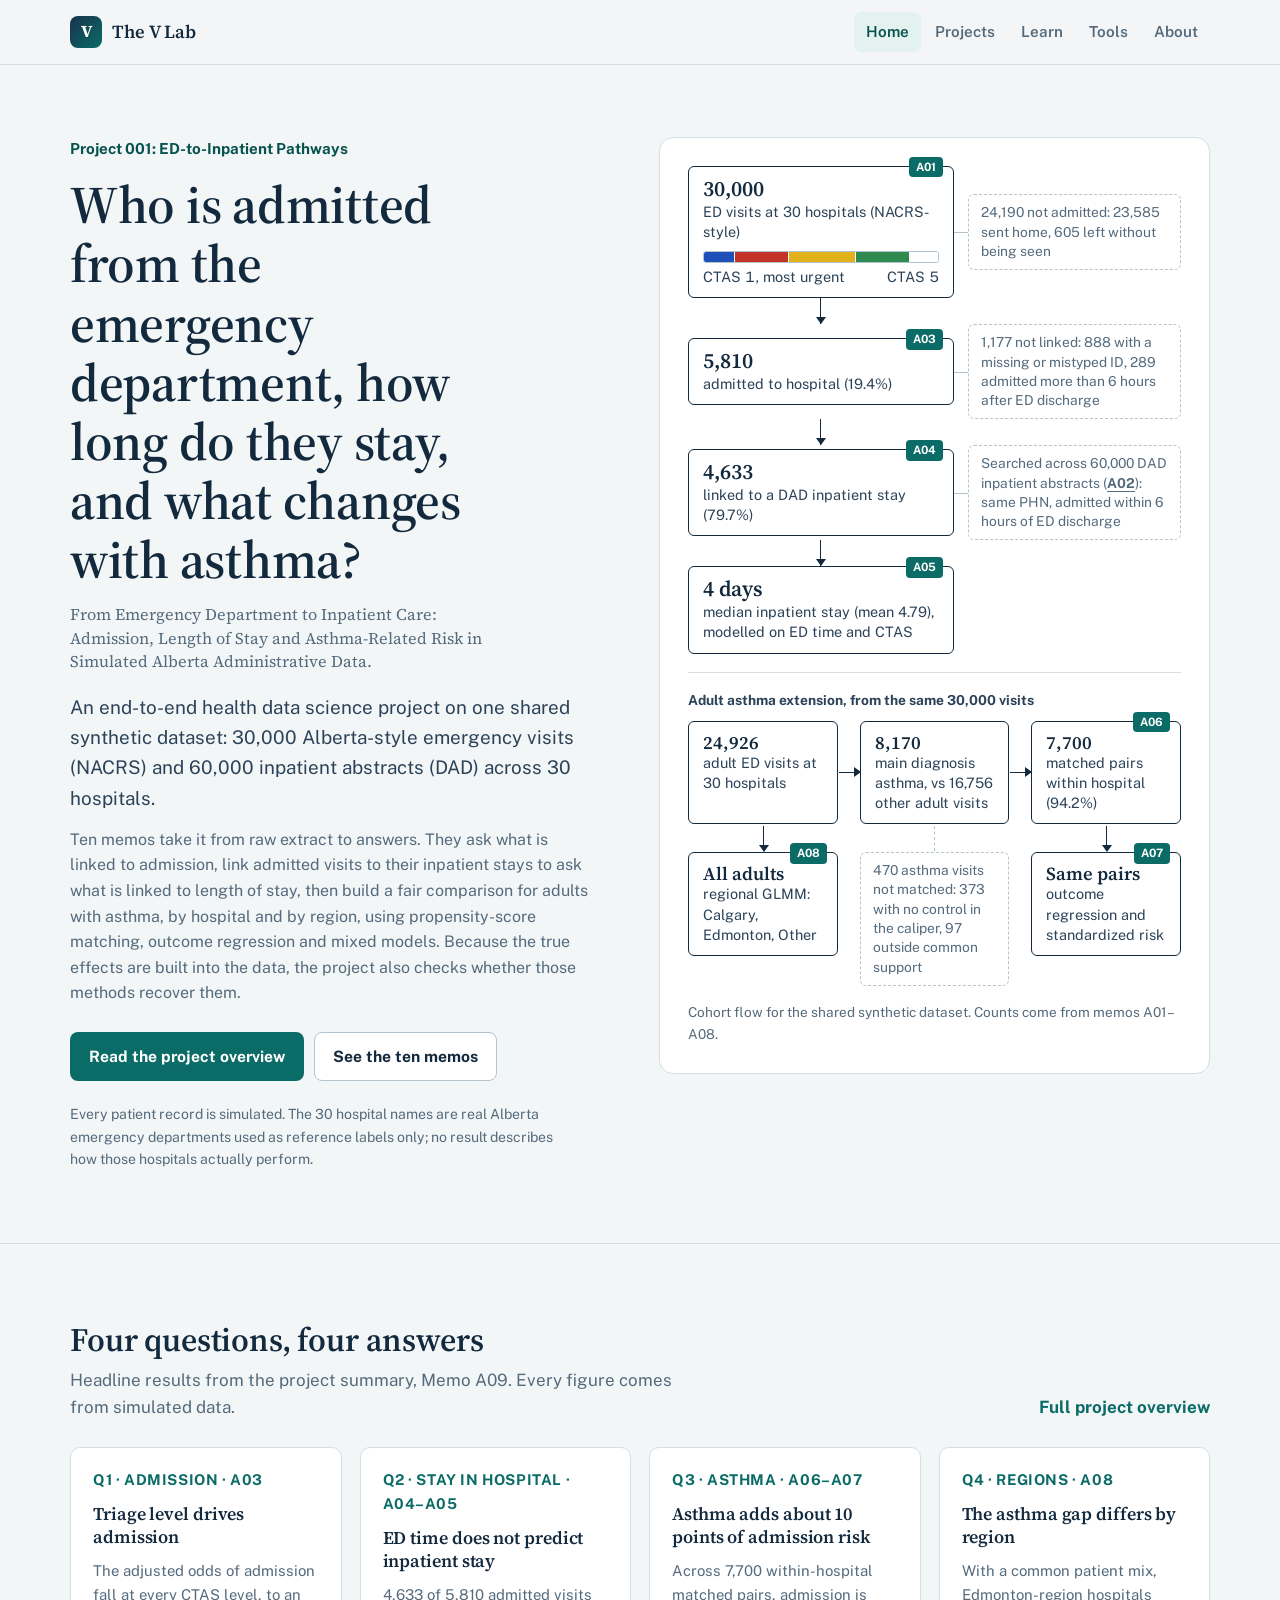
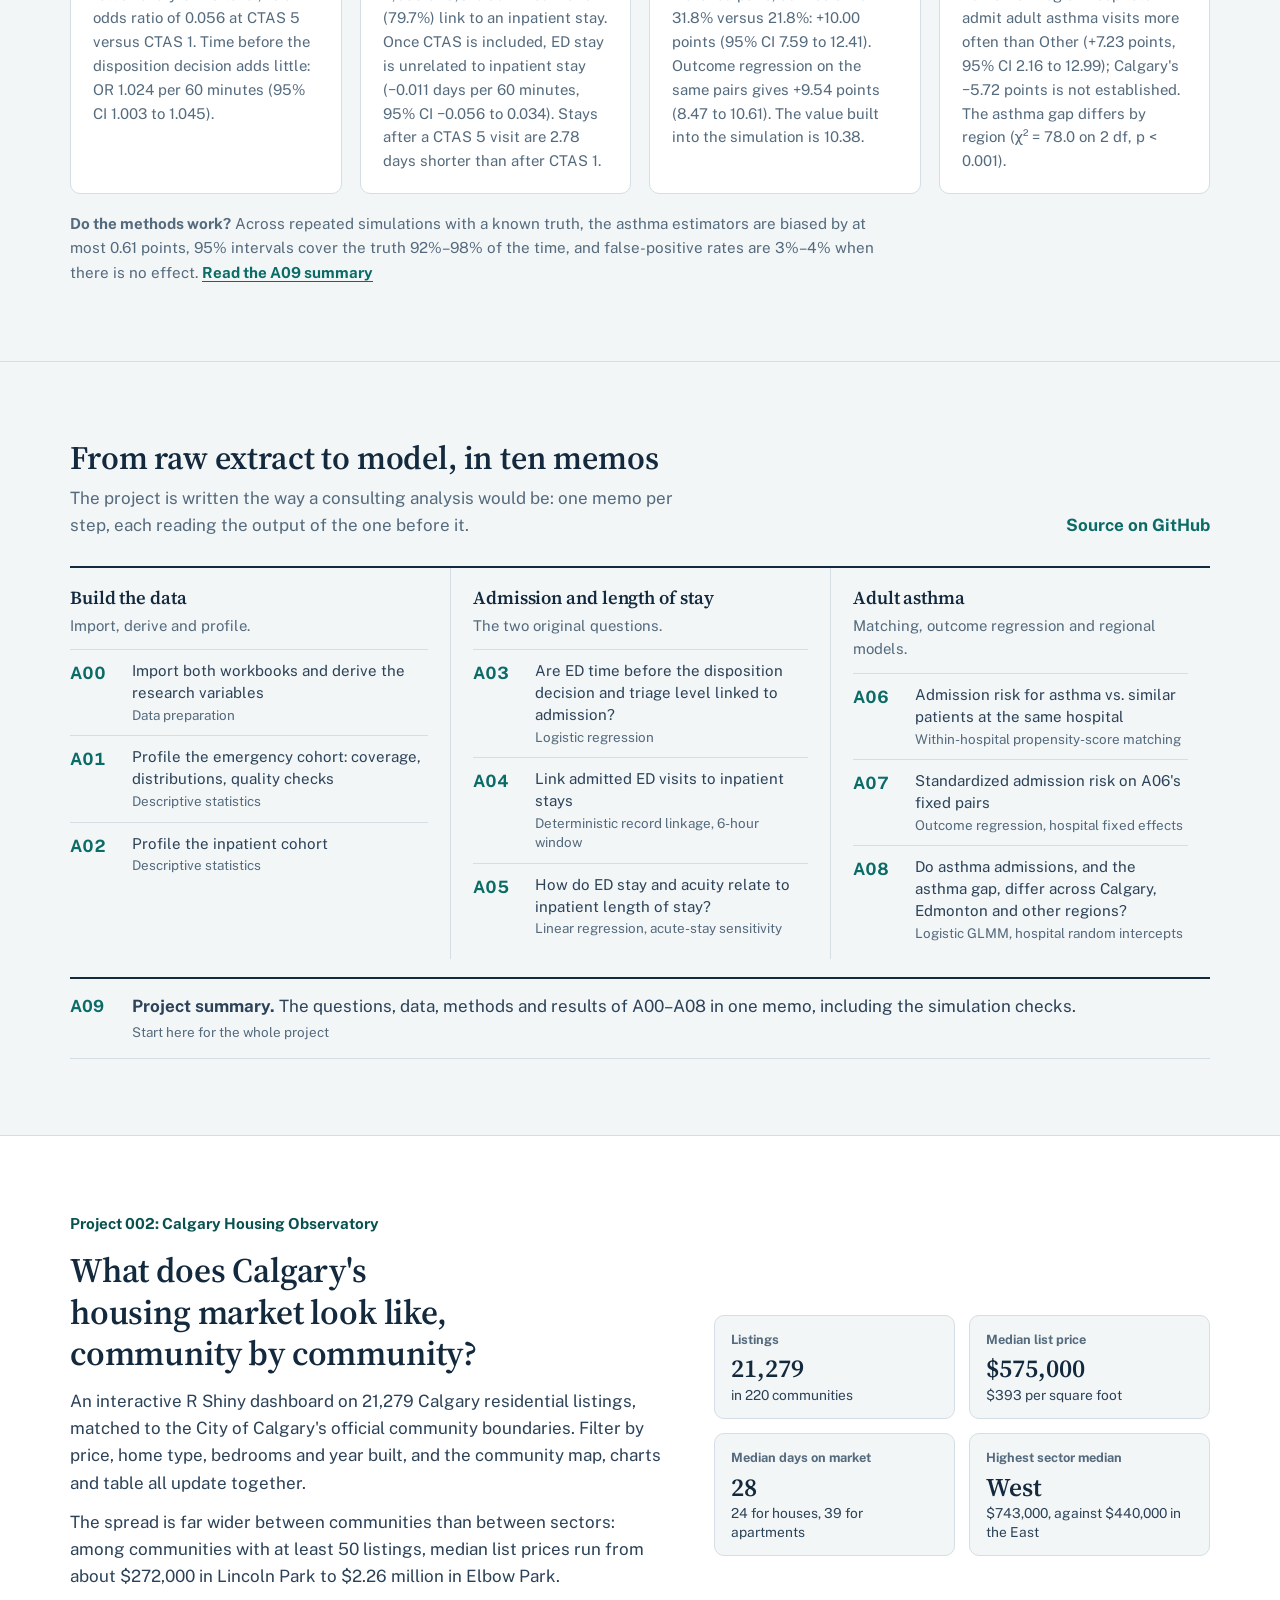
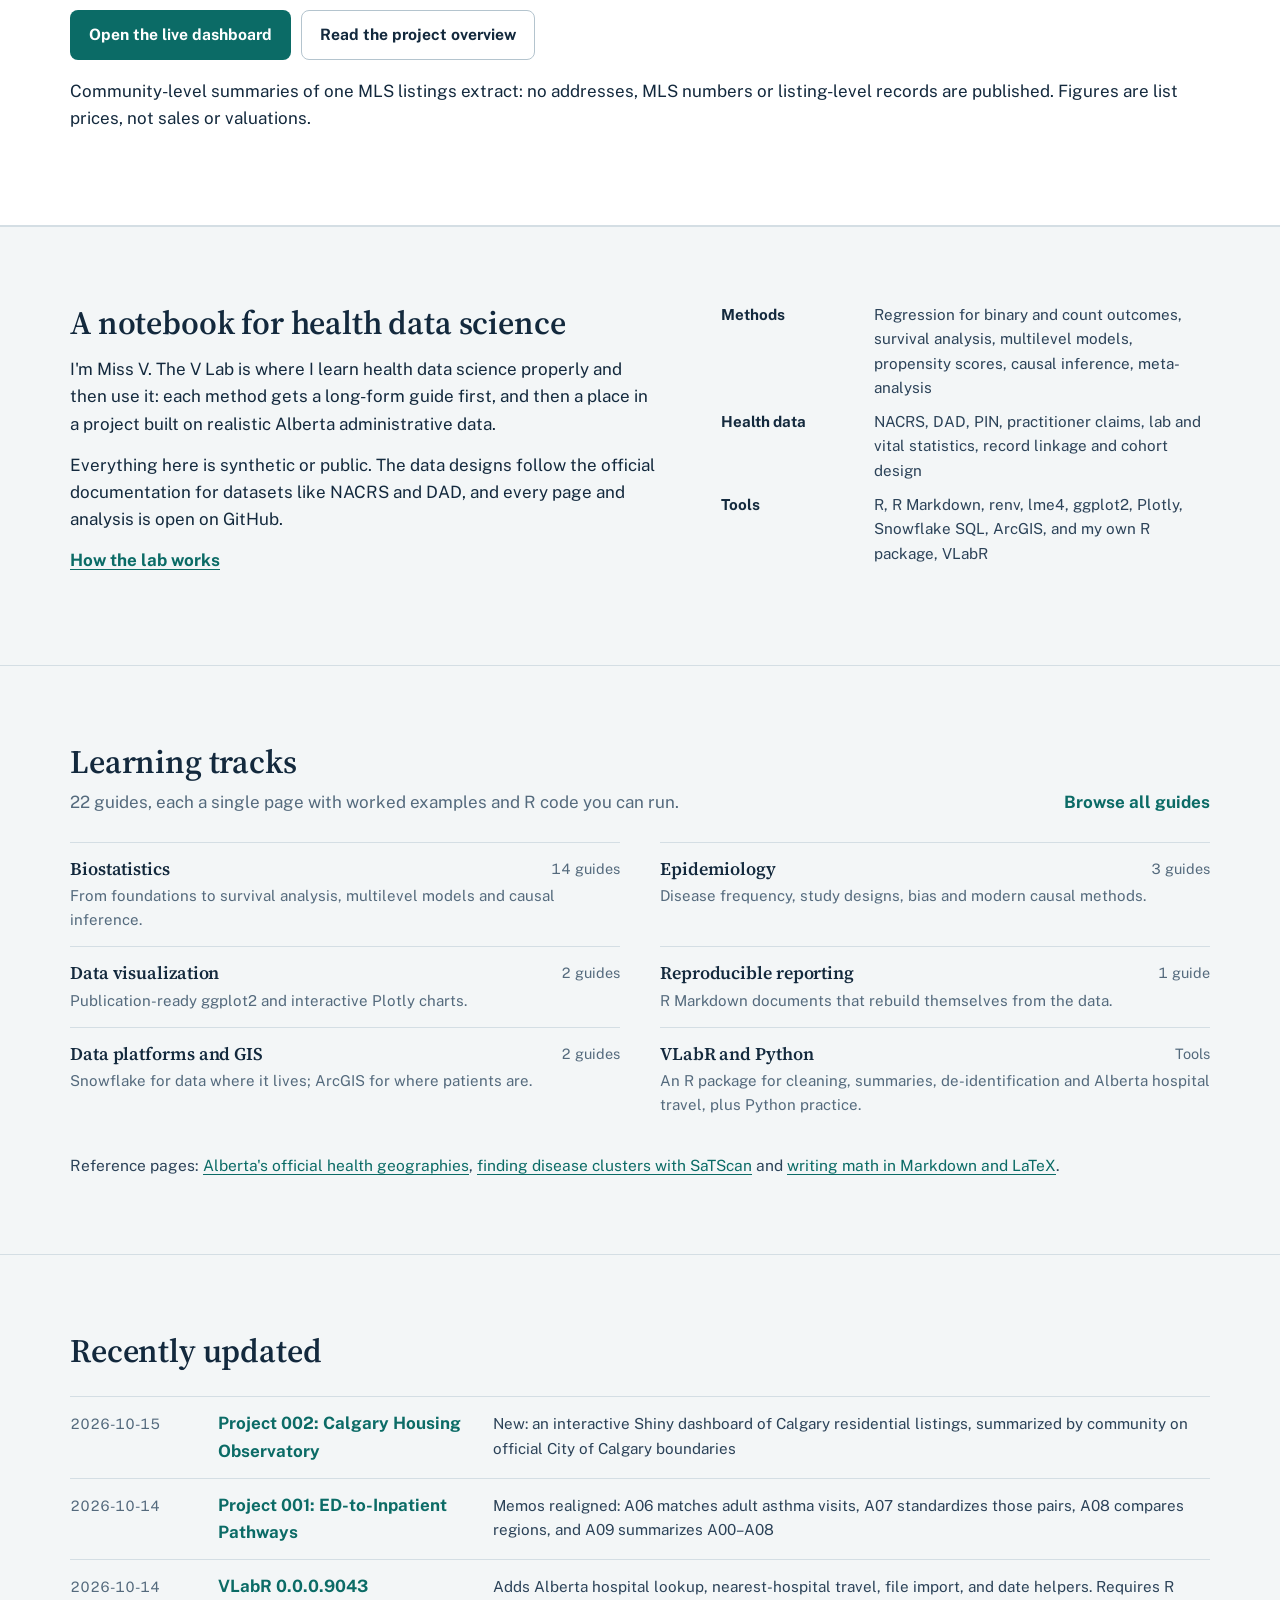
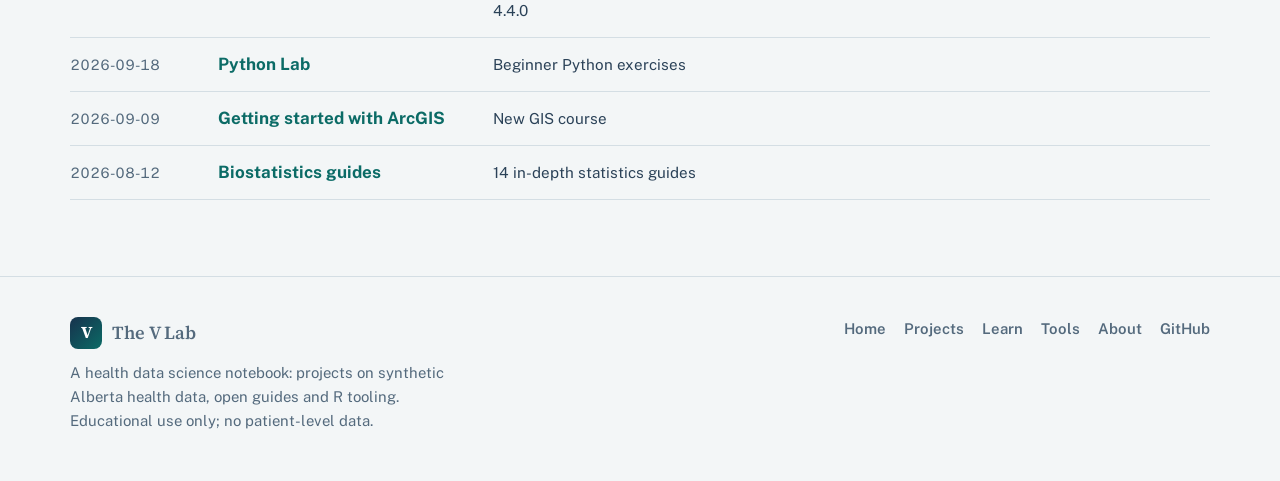
==== commit dd0a9e94: "Expand Project 002 on the Projects page and add it to the home page Projects page: data flow, four q" ====
--- a/index.html
+++ b/index.html
@@ -4,11 +4,11 @@
 <meta charset="utf-8">
 <meta name="viewport" content="width=device-width, initial-scale=1">
 <title>The V Lab</title>
-<meta name="description" content="The V Lab: a health data science notebook. Featured: Project 001, ED-to-Inpatient Pathways, a study of admission, length of stay and asthma-related risk in simulated Alberta administrative data, plus open guides to biostatistics, epidemiology and R.">
+<meta name="description" content="The V Lab: a health data science notebook. Featured: Project 001, ED-to-Inpatient Pathways, a study of admission, length of stay and asthma-related risk in simulated Alberta administrative data, and Project 002, a community-level dashboard of Calgary housing listings, plus open guides to biostatistics, epidemiology and R.">
 <link rel="canonical" href="https://vthelab.com/">
 <meta property="og:type" content="website">
 <meta property="og:title" content="The V Lab">
-<meta property="og:description" content="The V Lab: a health data science notebook. Featured: Project 001, ED-to-Inpatient Pathways, a study of admission, length of stay and asthma-related risk in simulated Alberta administrative data, plus open guides to biostatistics, epidemiology and R.">
+<meta property="og:description" content="The V Lab: a health data science notebook. Featured: Project 001, ED-to-Inpatient Pathways, a study of admission, length of stay and asthma-related risk in simulated Alberta administrative data, and Project 002, a community-level dashboard of Calgary housing listings, plus open guides to biostatistics, epidemiology and R.">
 <meta property="og:url" content="https://vthelab.com/">
 <meta property="og:image" content="https://vthelab.com/assets/og.png">
 <meta property="og:site_name" content="The V Lab">
@@ -17,7 +17,7 @@
 <meta property="og:image:alt" content="The V Lab">
 <meta name="twitter:card" content="summary_large_image">
 <meta name="twitter:title" content="The V Lab">
-<meta name="twitter:description" content="The V Lab: a health data science notebook. Featured: Project 001, ED-to-Inpatient Pathways, a study of admission, length of stay and asthma-related risk in simulated Alberta administrative data, plus open guides to biostatistics, epidemiology and R.">
+<meta name="twitter:description" content="The V Lab: a health data science notebook. Featured: Project 001, ED-to-Inpatient Pathways, a study of admission, length of stay and asthma-related risk in simulated Alberta administrative data, and Project 002, a community-level dashboard of Calgary housing listings, plus open guides to biostatistics, epidemiology and R.">
 <meta name="twitter:image" content="https://vthelab.com/assets/og.png">
 <meta name="theme-color" content="#13293d">
 <link rel="icon" href="assets/favicon.svg" type="image/svg+xml">
@@ -173,6 +173,30 @@
   </div>
 </section>
 
+<section id="project-002" class="p2-band">
+  <div class="wrap">
+    <div class="p2-grid">
+      <div>
+        <p class="lead-kicker"><a href="projects.html#project-002">Project 002: Calgary Housing Observatory</a></p>
+        <h2>What does Calgary's housing market look like, community by community?</h2>
+        <p class="p2-lede">An interactive R Shiny dashboard on 21,279 Calgary residential listings, matched to the City of Calgary's official community boundaries. Filter by price, home type, bedrooms and year built, and the community map, charts and table all update together.</p>
+        <p class="p2-lede">The spread is far wider between communities than between sectors: among communities with at least 50 listings, median list prices run from about $272,000 in Lincoln Park to $2.26 million in Elbow Park.</p>
+        <div class="actions">
+          <a class="btn btn-primary" href="https://housingdataproject.onrender.com/" target="_blank" rel="noopener">Open the live dashboard</a>
+          <a class="btn btn-outline" href="projects.html#project-002">Read the project overview</a>
+        </div>
+      </div>
+      <dl class="p2-stats" aria-label="Project 002 at a glance">
+        <div><dt>Listings</dt><dd>21,279</dd><span>in 220 communities</span></div>
+        <div><dt>Median list price</dt><dd>$575,000</dd><span>$393 per square foot</span></div>
+        <div><dt>Median days on market</dt><dd>28</dd><span>24 for houses, 39 for apartments</span></div>
+        <div><dt>Highest sector median</dt><dd>West</dd><span>$743,000, against $440,000 in the East</span></div>
+      </dl>
+    </div>
+    <p class="fine" style="margin-top:18px">Community-level summaries of one MLS listings extract: no addresses, MLS numbers or listing-level records are published. Figures are list prices, not sales or valuations.</p>
+  </div>
+</section>
+
 <section>
   <div class="wrap me">
     <div>
--- a/assets/styles.css
+++ b/assets/styles.css
@@ -542,3 +542,17 @@
 .feature.feature-solo { grid-template-columns: 1fr; }
 .feature.feature-solo p { max-width: 78ch; }
 .card > .tag { align-self: flex-start; }
+
+/* ---------- Home: Project 002 band ---------- */
+.p2-band { background: var(--surface); border-top: 1px solid var(--line); border-bottom: 1px solid var(--line); }
+.p2-grid { display: grid; grid-template-columns: minmax(0, 1.2fr) minmax(0, 1fr); gap: clamp(24px, 4vw, 48px); align-items: center; }
+.p2-band h2 { font-size: clamp(1.55rem, 3vw, 2.15rem); margin: 0 0 14px; max-width: 24ch; }
+.p2-lede { color: var(--ink-soft); margin: 0 0 12px; max-width: 60ch; }
+.p2-band .actions { margin-top: 20px; }
+.p2-stats { margin: 0; display: grid; grid-template-columns: repeat(2, minmax(0, 1fr)); gap: 14px; }
+.p2-stats div { border: 1px solid var(--line); border-radius: var(--radius); padding: 14px 16px; background: var(--paper); }
+.p2-stats dt { font-size: 0.8rem; font-weight: 700; color: var(--muted); }
+.p2-stats dd { margin: 4px 0 2px; font-family: var(--serif); font-size: 1.6rem; font-weight: 600; line-height: 1.15; font-variant-numeric: tabular-nums; }
+.p2-stats span { display: block; font-size: 0.86rem; color: var(--ink-soft); line-height: 1.35; }
+@media (max-width: 960px) { .p2-grid { grid-template-columns: 1fr; } }
+@media (max-width: 420px) { .p2-stats { grid-template-columns: 1fr; } }
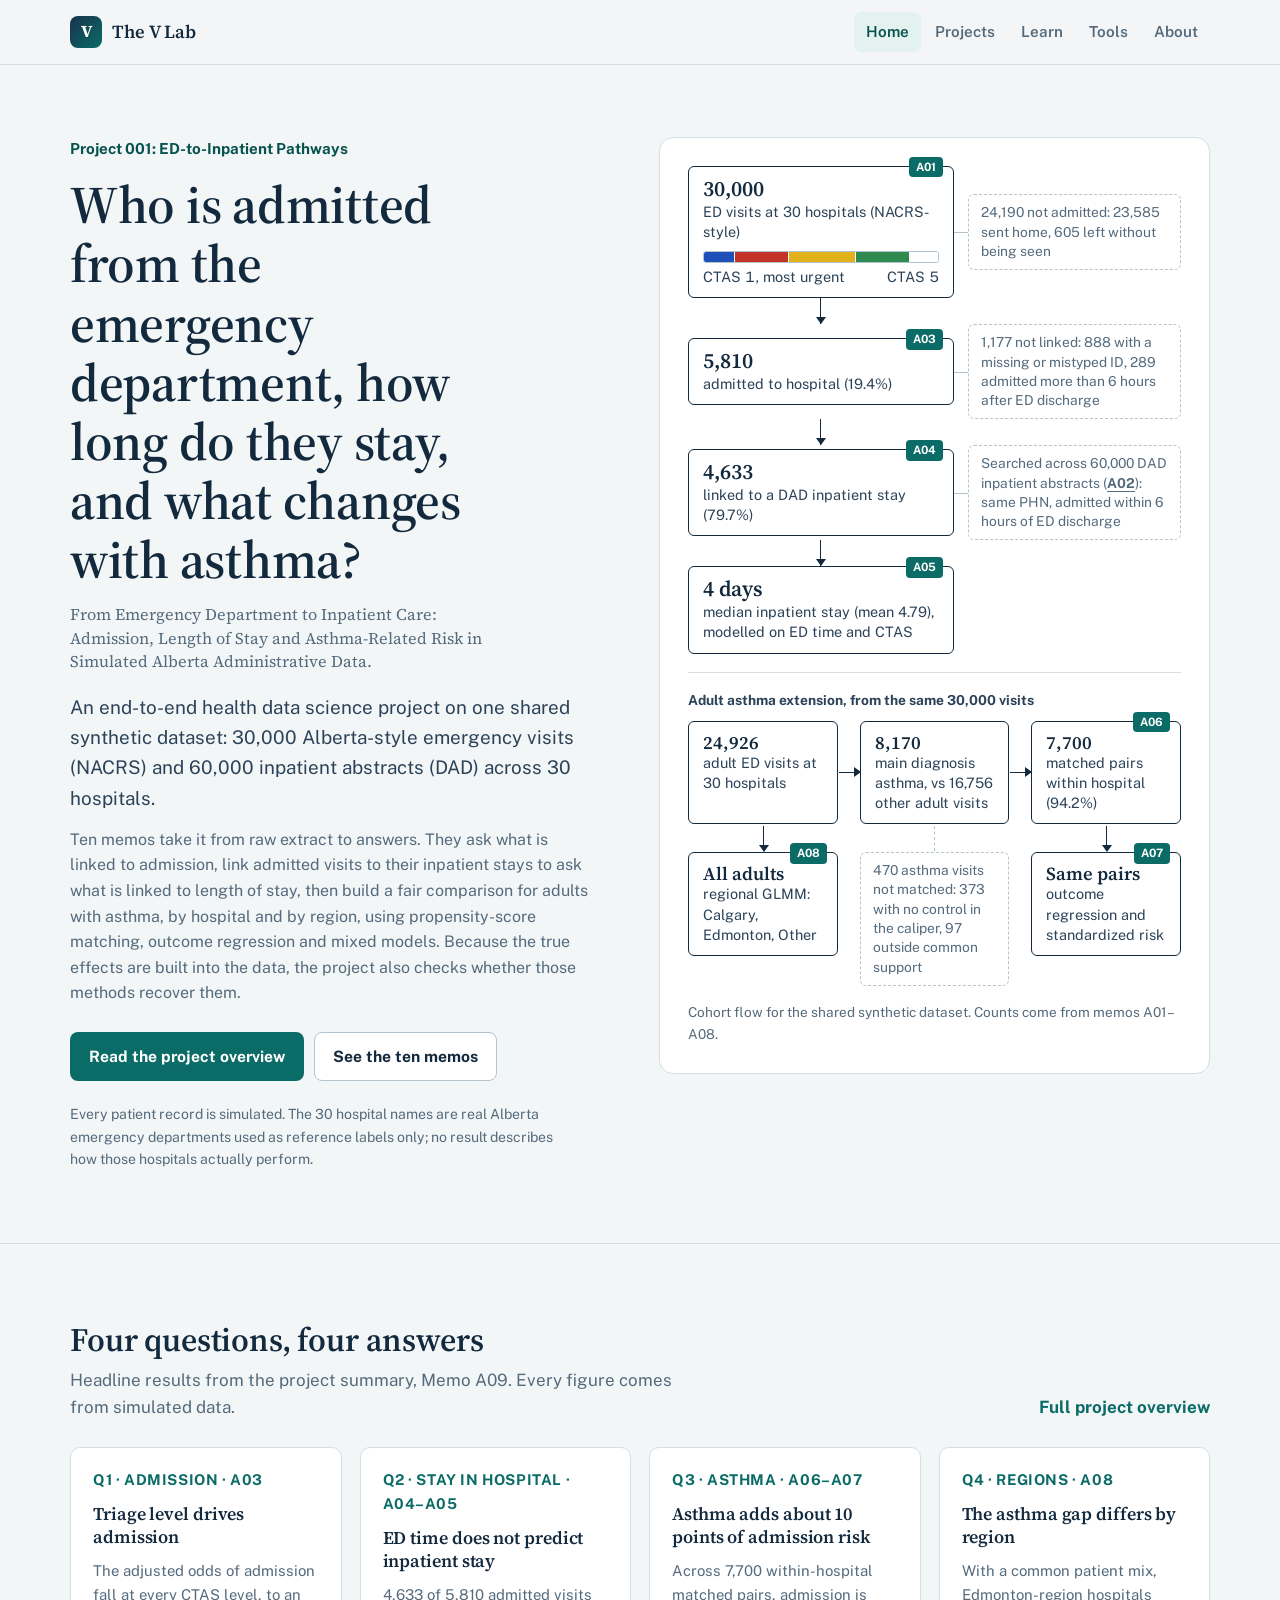
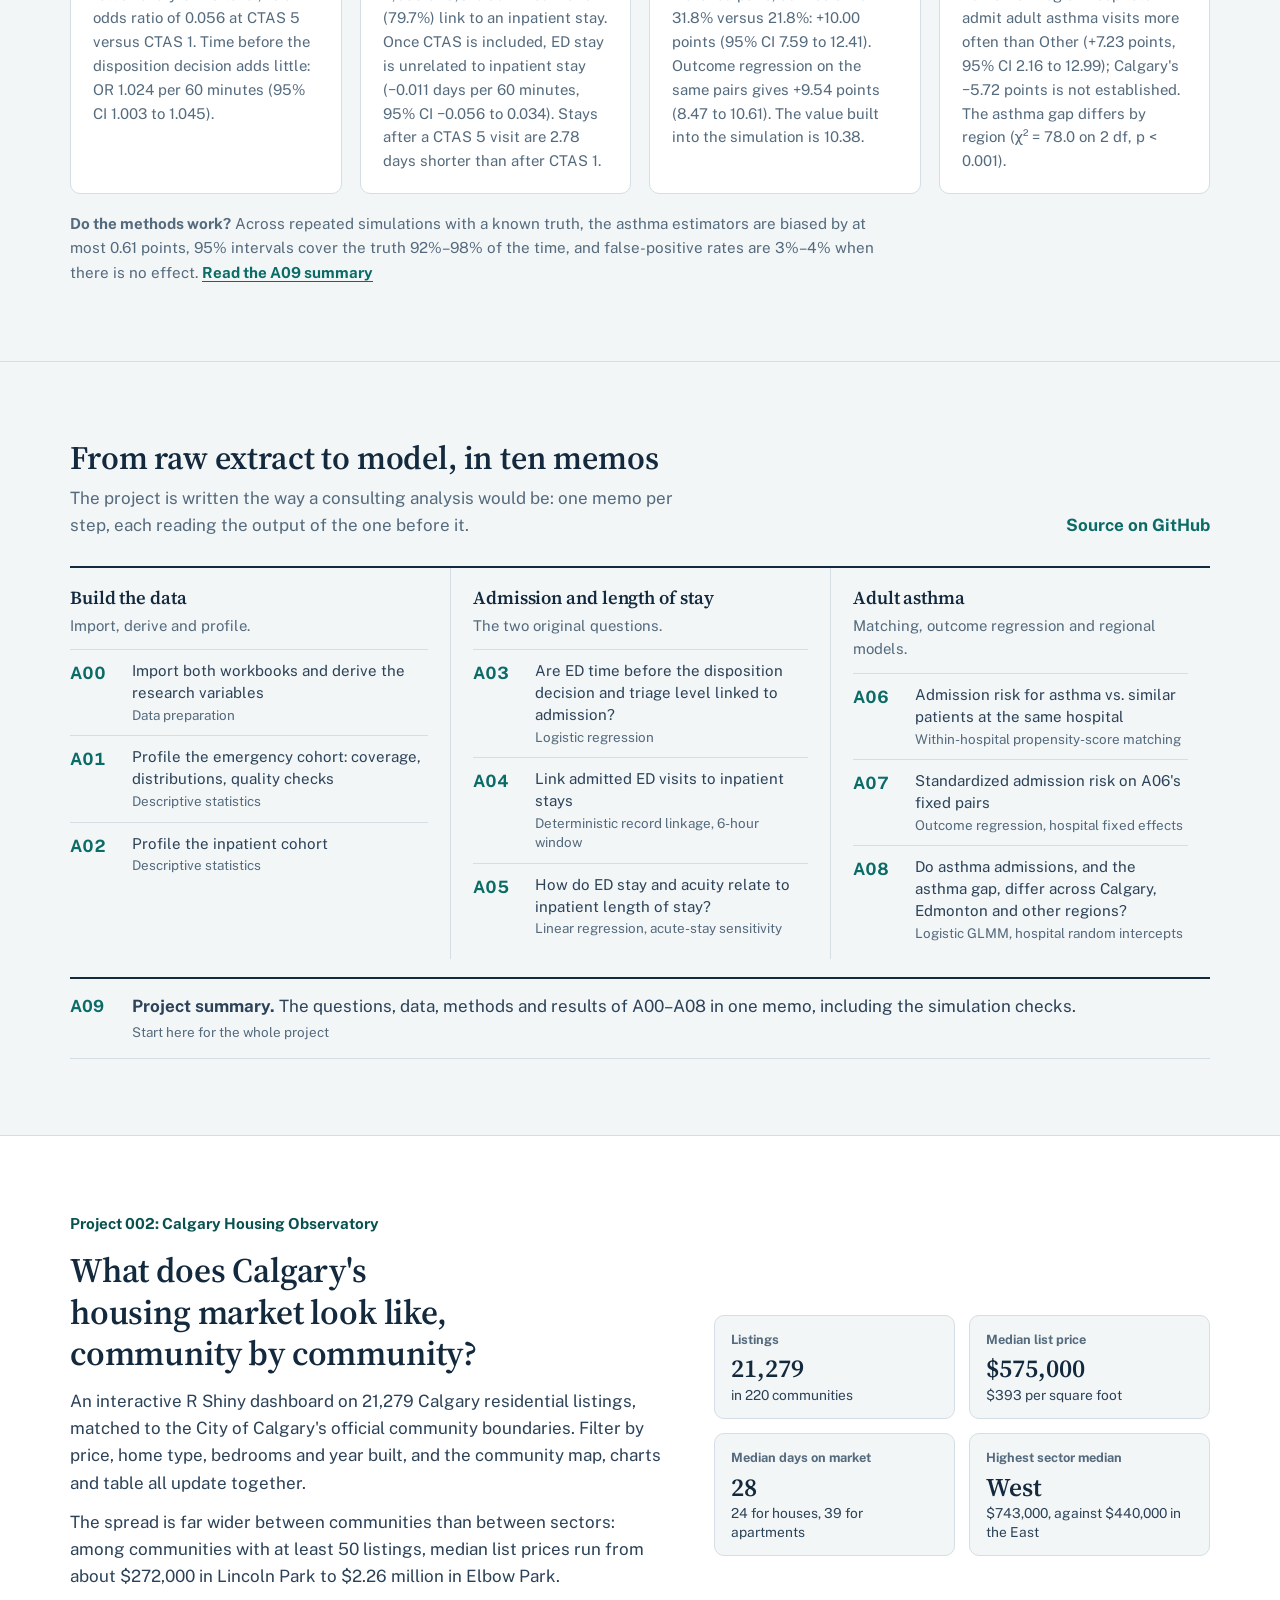
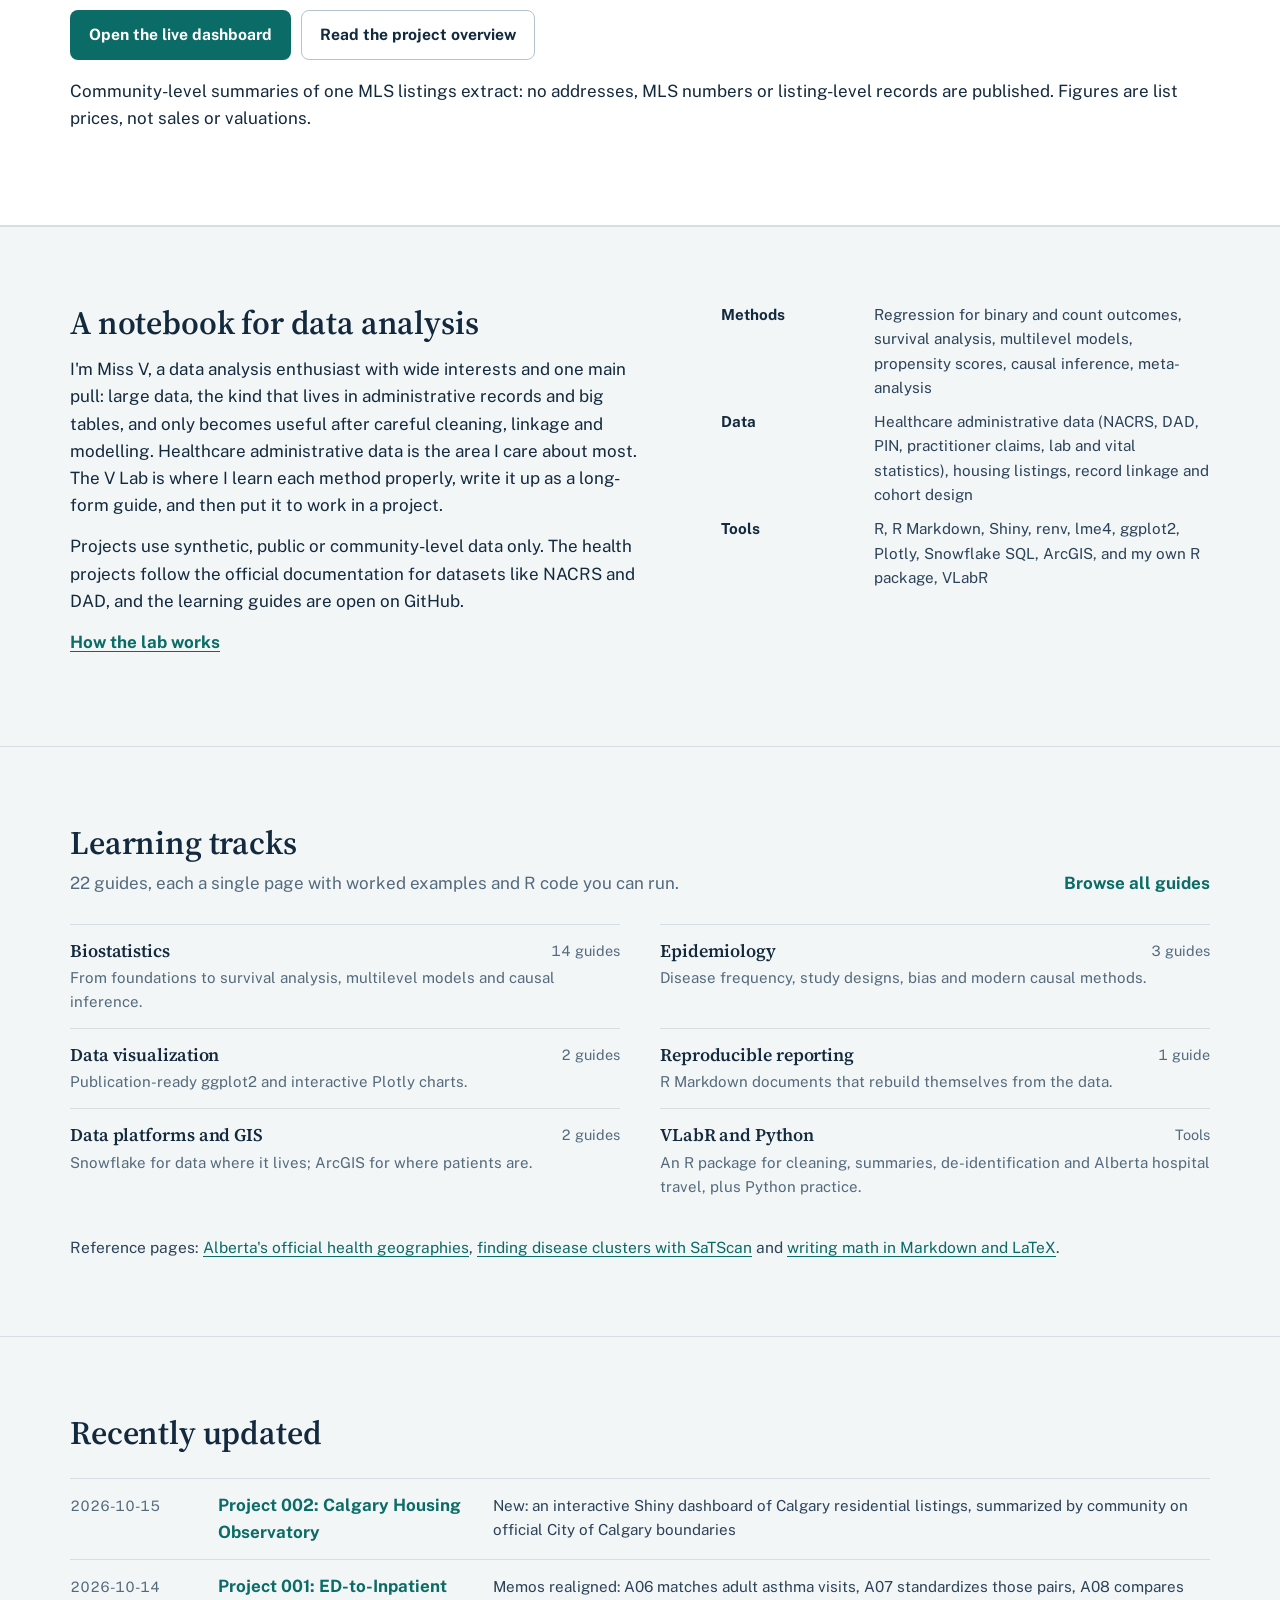
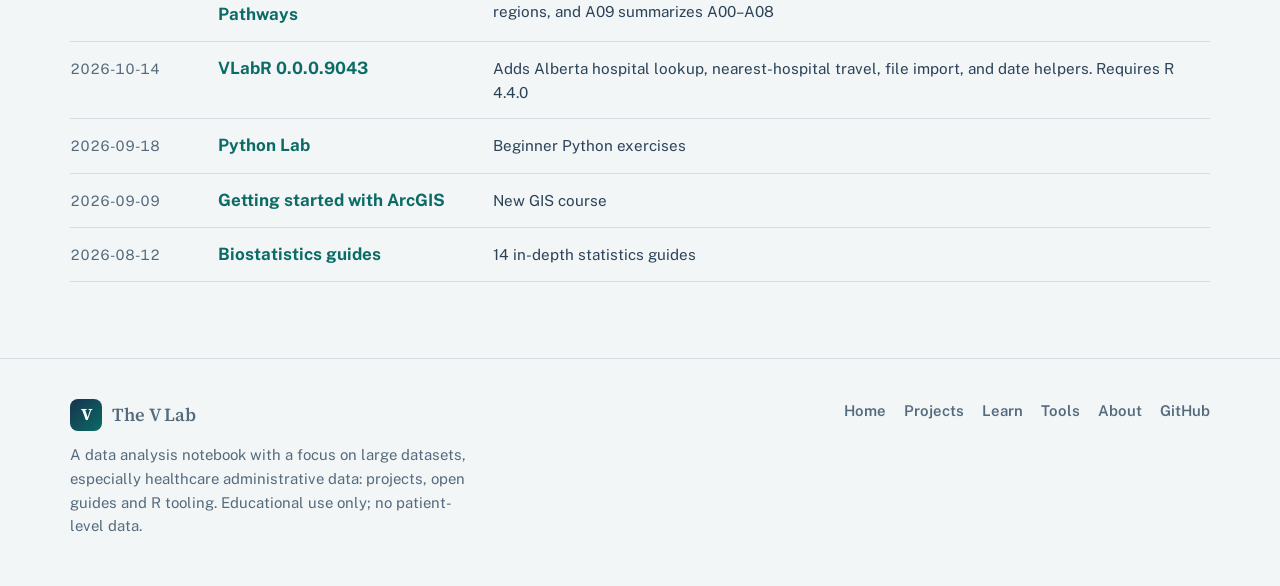
==== commit 89eca317: "Rewrite the lab's self-description The V Lab is now described as a data analysis notebook focused on" ====
--- a/index.html
+++ b/index.html
@@ -4,11 +4,11 @@
 <meta charset="utf-8">
 <meta name="viewport" content="width=device-width, initial-scale=1">
 <title>The V Lab</title>
-<meta name="description" content="The V Lab: a health data science notebook. Featured: Project 001, ED-to-Inpatient Pathways, a study of admission, length of stay and asthma-related risk in simulated Alberta administrative data, and Project 002, a community-level dashboard of Calgary housing listings, plus open guides to biostatistics, epidemiology and R.">
+<meta name="description" content="The V Lab: a data analysis notebook focused on large datasets, especially healthcare administrative data. Featured: Project 001, ED-to-Inpatient Pathways, a study of admission, length of stay and asthma-related risk in simulated Alberta administrative data, and Project 002, a community-level dashboard of Calgary housing listings, plus open guides to biostatistics, epidemiology and R.">
 <link rel="canonical" href="https://vthelab.com/">
 <meta property="og:type" content="website">
 <meta property="og:title" content="The V Lab">
-<meta property="og:description" content="The V Lab: a health data science notebook. Featured: Project 001, ED-to-Inpatient Pathways, a study of admission, length of stay and asthma-related risk in simulated Alberta administrative data, and Project 002, a community-level dashboard of Calgary housing listings, plus open guides to biostatistics, epidemiology and R.">
+<meta property="og:description" content="The V Lab: a data analysis notebook focused on large datasets, especially healthcare administrative data. Featured: Project 001, ED-to-Inpatient Pathways, a study of admission, length of stay and asthma-related risk in simulated Alberta administrative data, and Project 002, a community-level dashboard of Calgary housing listings, plus open guides to biostatistics, epidemiology and R.">
 <meta property="og:url" content="https://vthelab.com/">
 <meta property="og:image" content="https://vthelab.com/assets/og.png">
 <meta property="og:site_name" content="The V Lab">
@@ -17,7 +17,7 @@
 <meta property="og:image:alt" content="The V Lab">
 <meta name="twitter:card" content="summary_large_image">
 <meta name="twitter:title" content="The V Lab">
-<meta name="twitter:description" content="The V Lab: a health data science notebook. Featured: Project 001, ED-to-Inpatient Pathways, a study of admission, length of stay and asthma-related risk in simulated Alberta administrative data, and Project 002, a community-level dashboard of Calgary housing listings, plus open guides to biostatistics, epidemiology and R.">
+<meta name="twitter:description" content="The V Lab: a data analysis notebook focused on large datasets, especially healthcare administrative data. Featured: Project 001, ED-to-Inpatient Pathways, a study of admission, length of stay and asthma-related risk in simulated Alberta administrative data, and Project 002, a community-level dashboard of Calgary housing listings, plus open guides to biostatistics, epidemiology and R.">
 <meta name="twitter:image" content="https://vthelab.com/assets/og.png">
 <meta name="theme-color" content="#13293d">
 <link rel="icon" href="assets/favicon.svg" type="image/svg+xml">
@@ -200,15 +200,15 @@
 <section>
   <div class="wrap me">
     <div>
-      <h2>A notebook for health data science</h2>
-      <p>I'm Miss V. The V Lab is where I learn health data science properly and then use it: each method gets a long-form guide first, and then a place in a project built on realistic Alberta administrative data.</p>
-      <p>Everything here is synthetic or public. The data designs follow the official documentation for datasets like NACRS and DAD, and every page and analysis is open on GitHub.</p>
+      <h2>A notebook for data analysis</h2>
+      <p>I'm Miss V, a data analysis enthusiast with wide interests and one main pull: large data, the kind that lives in administrative records and big tables, and only becomes useful after careful cleaning, linkage and modelling. Healthcare administrative data is the area I care about most. The V Lab is where I learn each method properly, write it up as a long-form guide, and then put it to work in a project.</p>
+      <p>Projects use synthetic, public or community-level data only. The health projects follow the official documentation for datasets like NACRS and DAD, and the learning guides are open on GitHub.</p>
       <p><a href="about.html"><b>How the lab works</b></a></p>
     </div>
     <dl class="kit">
       <dt>Methods</dt><dd>Regression for binary and count outcomes, survival analysis, multilevel models, propensity scores, causal inference, meta-analysis</dd>
-      <dt>Health data</dt><dd>NACRS, DAD, PIN, practitioner claims, lab and vital statistics, record linkage and cohort design</dd>
-      <dt>Tools</dt><dd>R, R Markdown, renv, lme4, ggplot2, Plotly, Snowflake SQL, ArcGIS, and my own R package, VLabR</dd>
+      <dt>Data</dt><dd>Healthcare administrative data (NACRS, DAD, PIN, practitioner claims, lab and vital statistics), housing listings, record linkage and cohort design</dd>
+      <dt>Tools</dt><dd>R, R Markdown, Shiny, renv, lme4, ggplot2, Plotly, Snowflake SQL, ArcGIS, and my own R package, VLabR</dd>
     </dl>
   </div>
 </section>
@@ -246,7 +246,7 @@
   <div class="wrap">
     <div>
       <a class="vlab-brand" href="index.html" aria-label="The V Lab home"><span class="vlab-mark" aria-hidden="true">V</span><span class="vlab-name">The V Lab</span></a>
-      <p style="margin:12px 0 0;max-width:46ch">A health data science notebook: projects on synthetic Alberta health data, open guides and R tooling. Educational use only; no patient-level data.</p>
+      <p style="margin:12px 0 0;max-width:46ch">A data analysis notebook with a focus on large datasets, especially healthcare administrative data: projects, open guides and R tooling. Educational use only; no patient-level data.</p>
     </div>
     <nav aria-label="Footer"><a href="index.html" aria-current="page">Home</a><a href="projects.html">Projects</a><a href="learn.html">Learn</a><a href="tools.html">Tools</a><a href="about.html">About</a><a href="https://github.com/The-V-Lab">GitHub</a></nav>
   </div>
